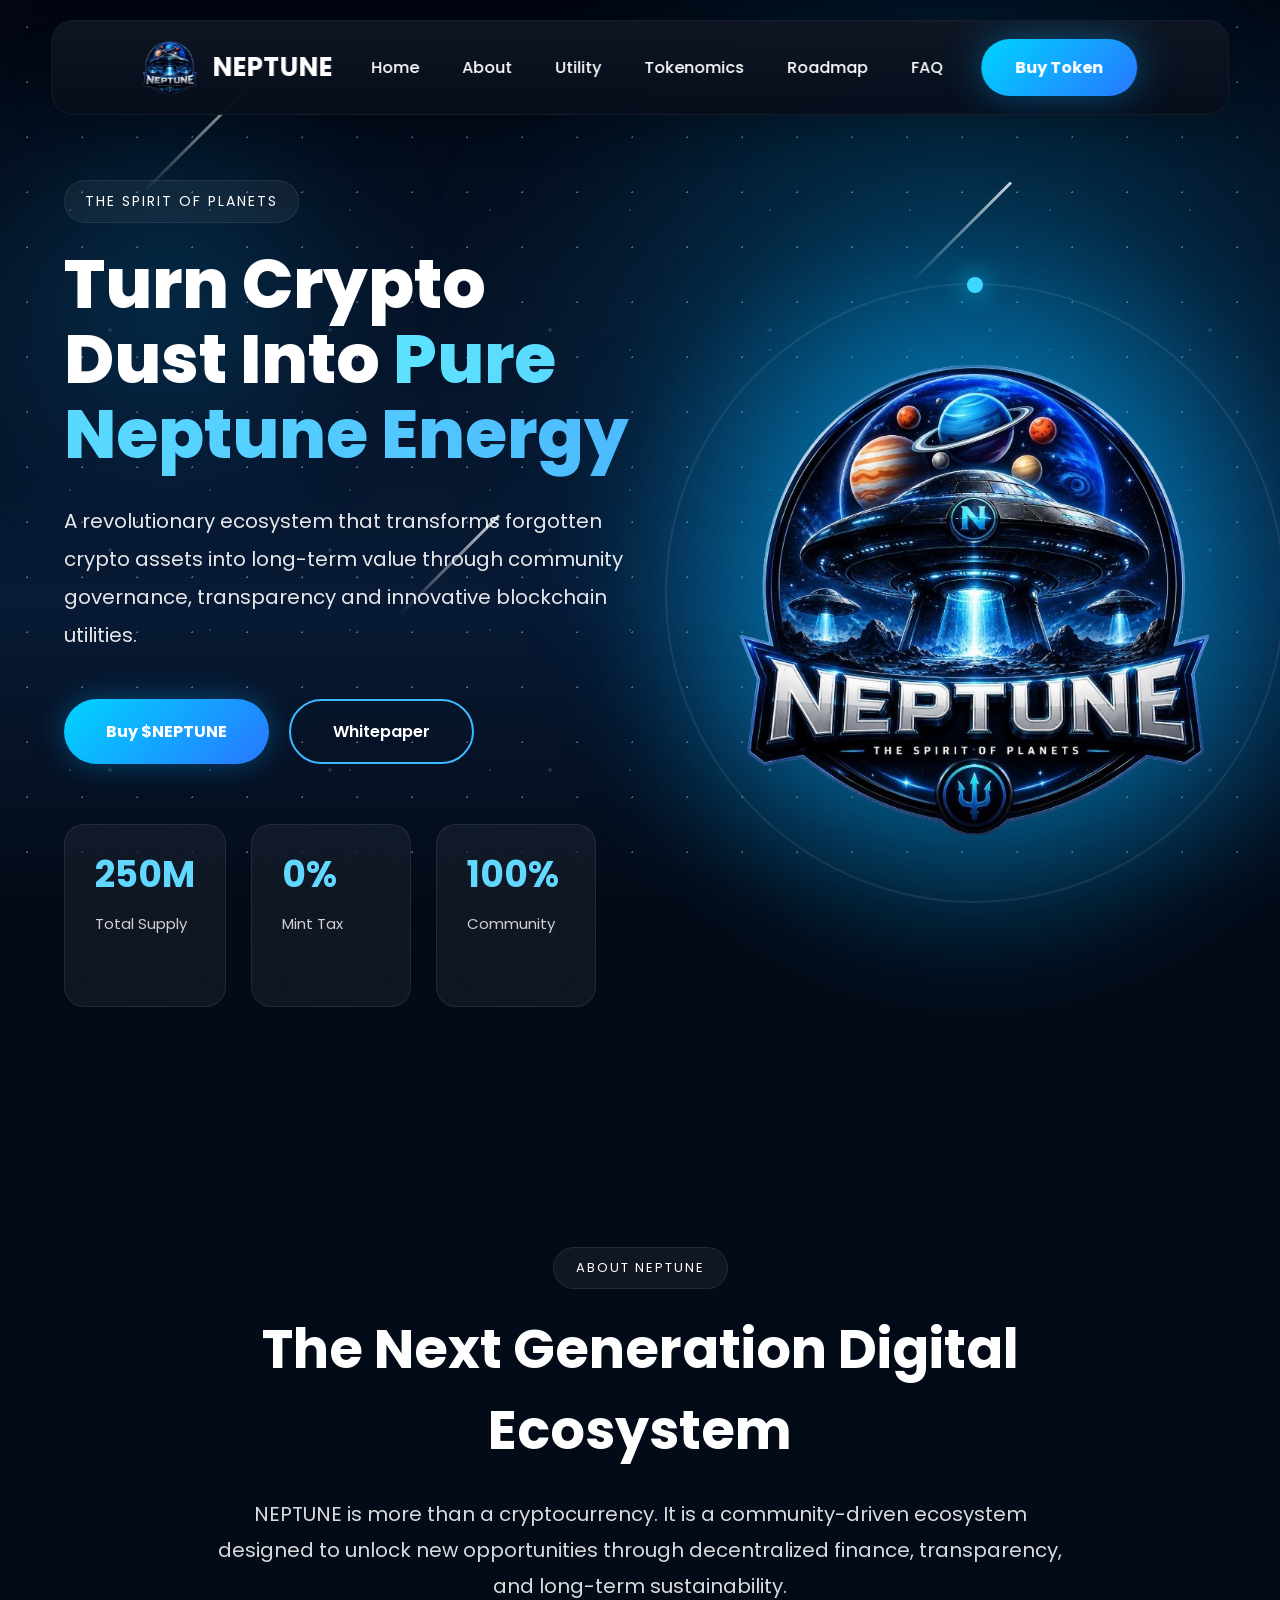
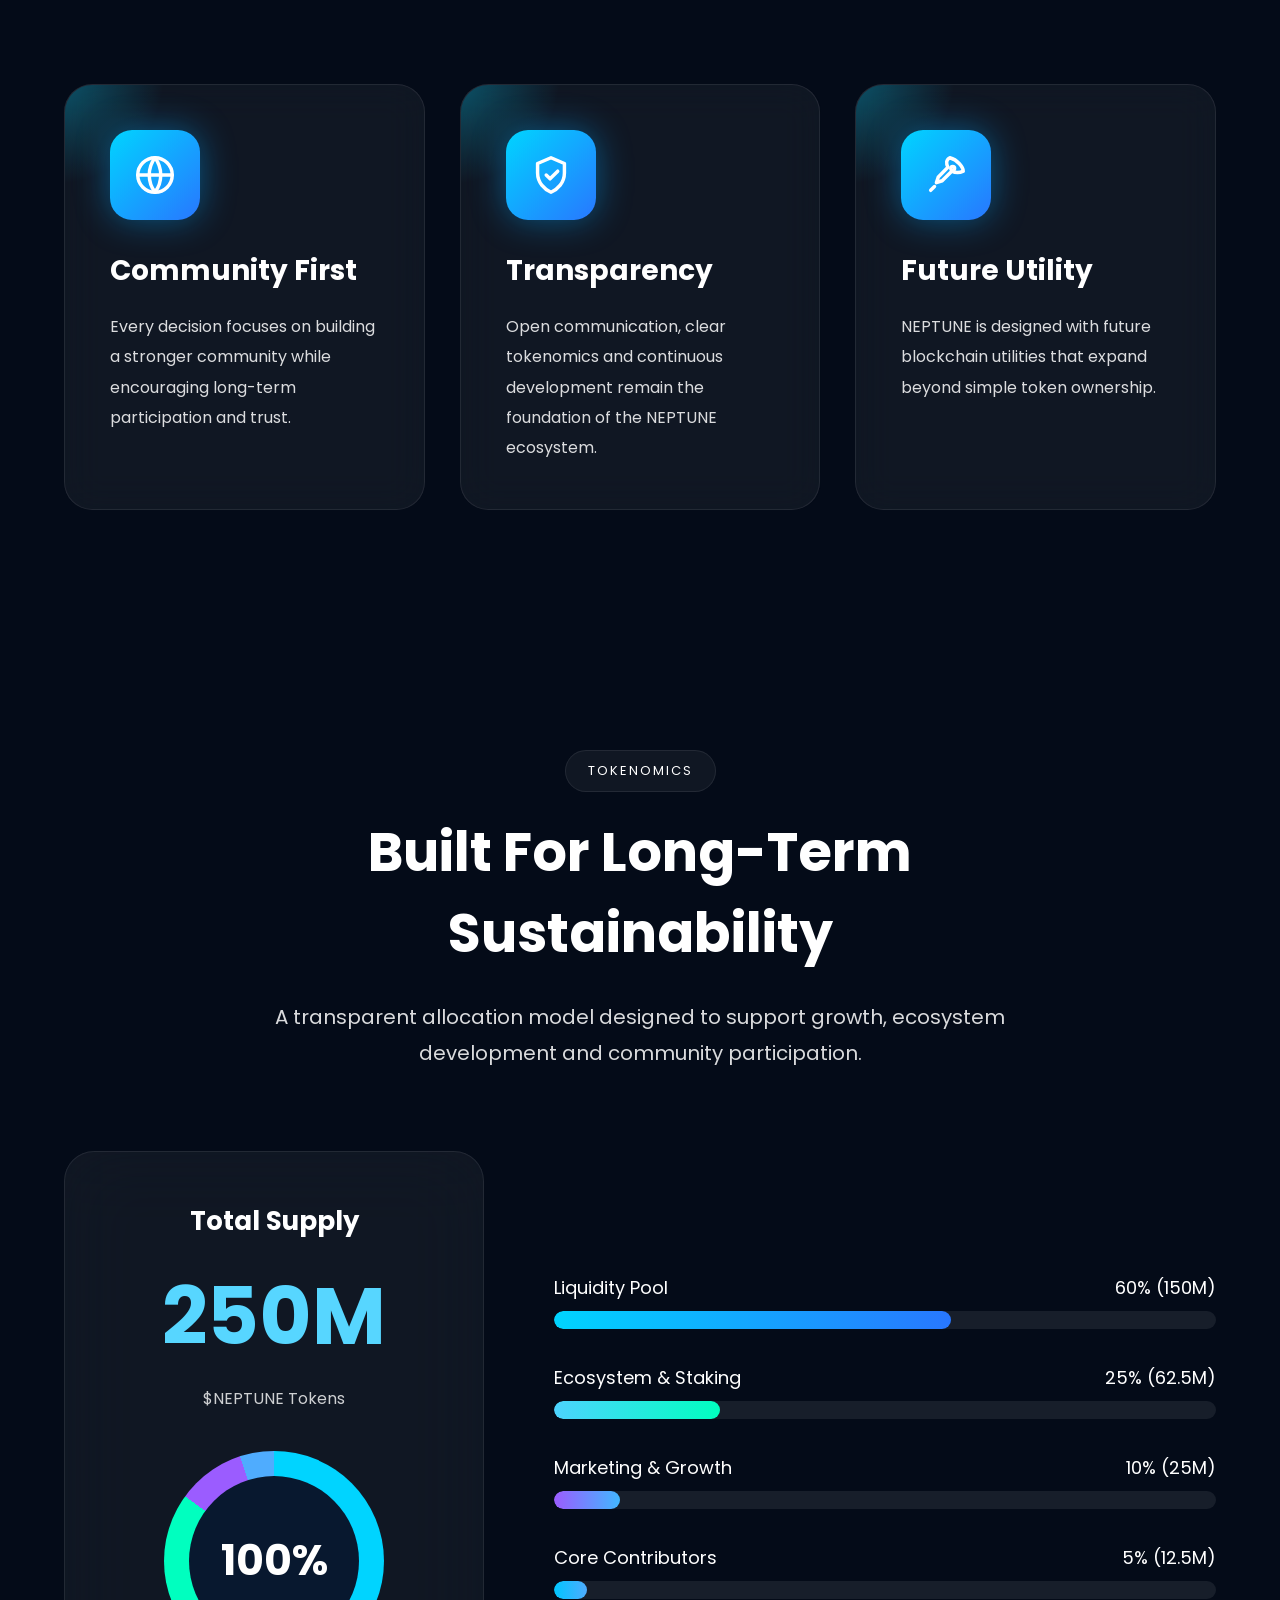
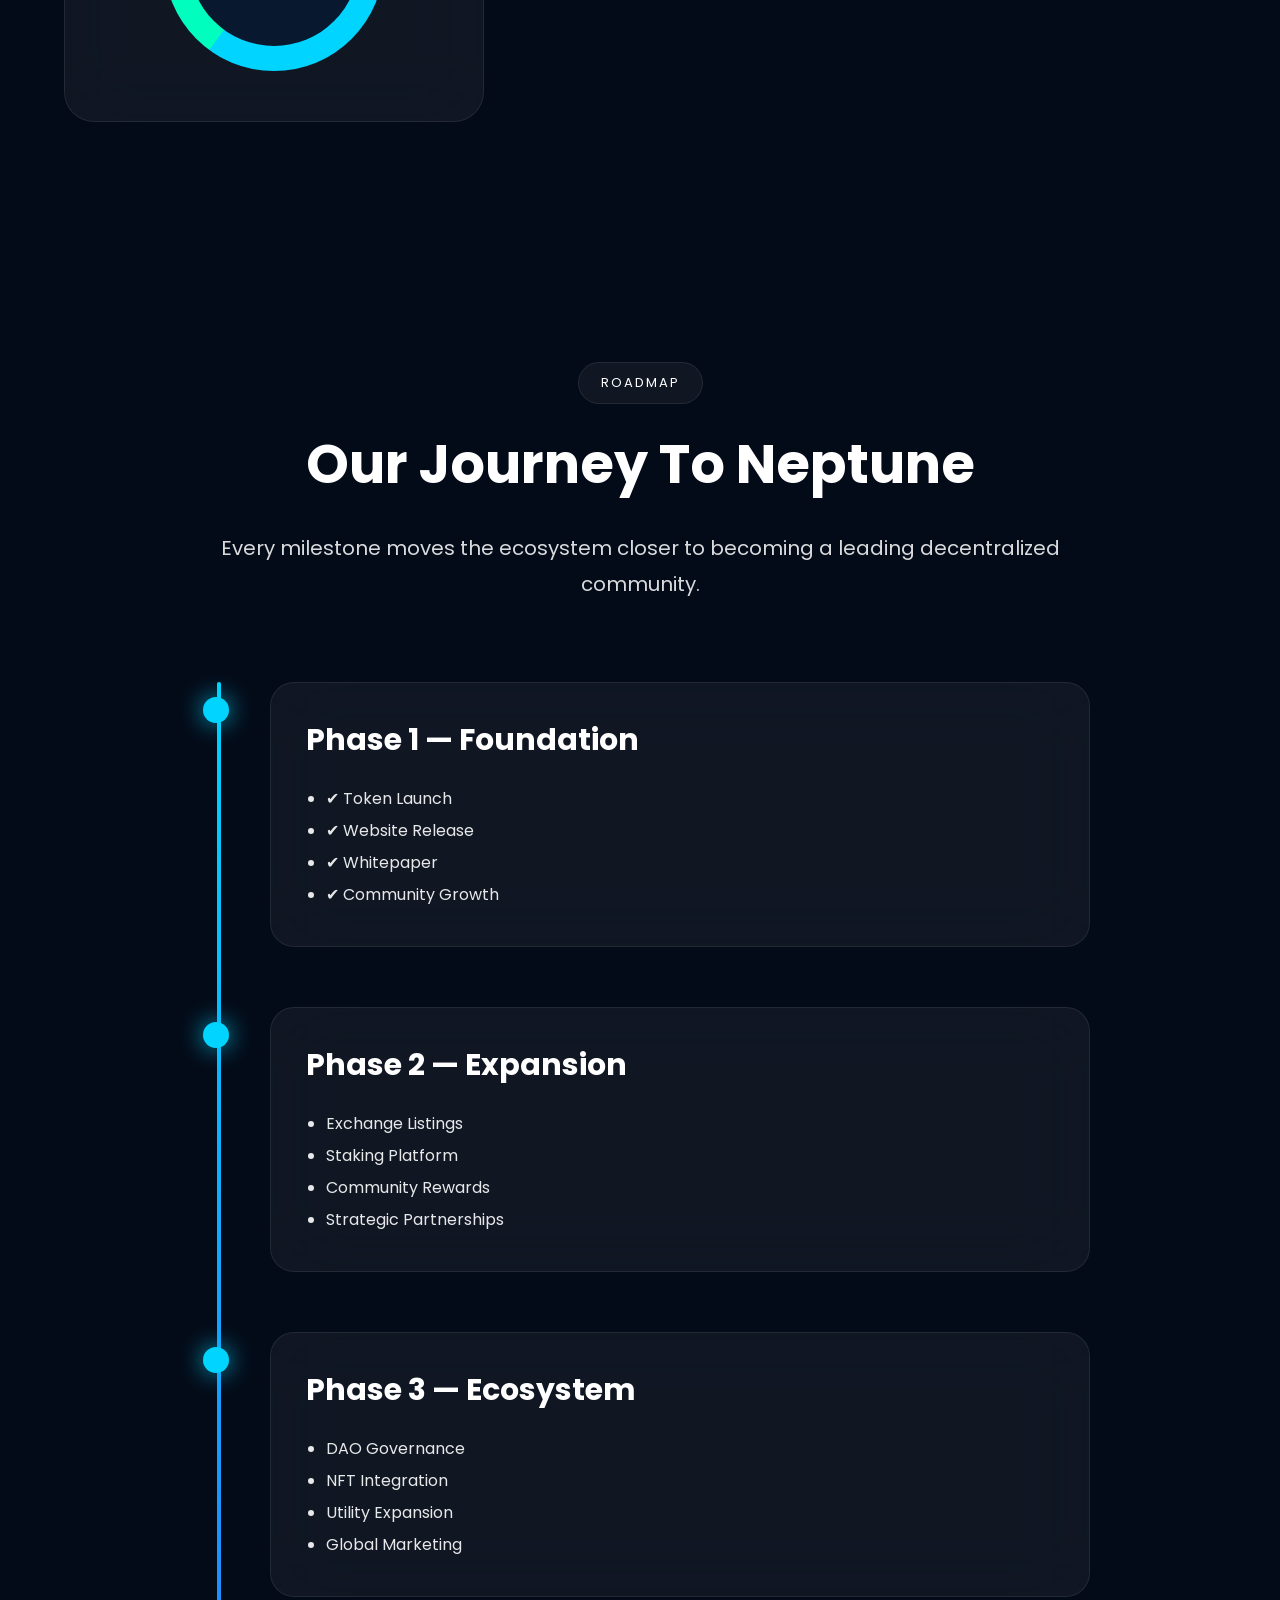
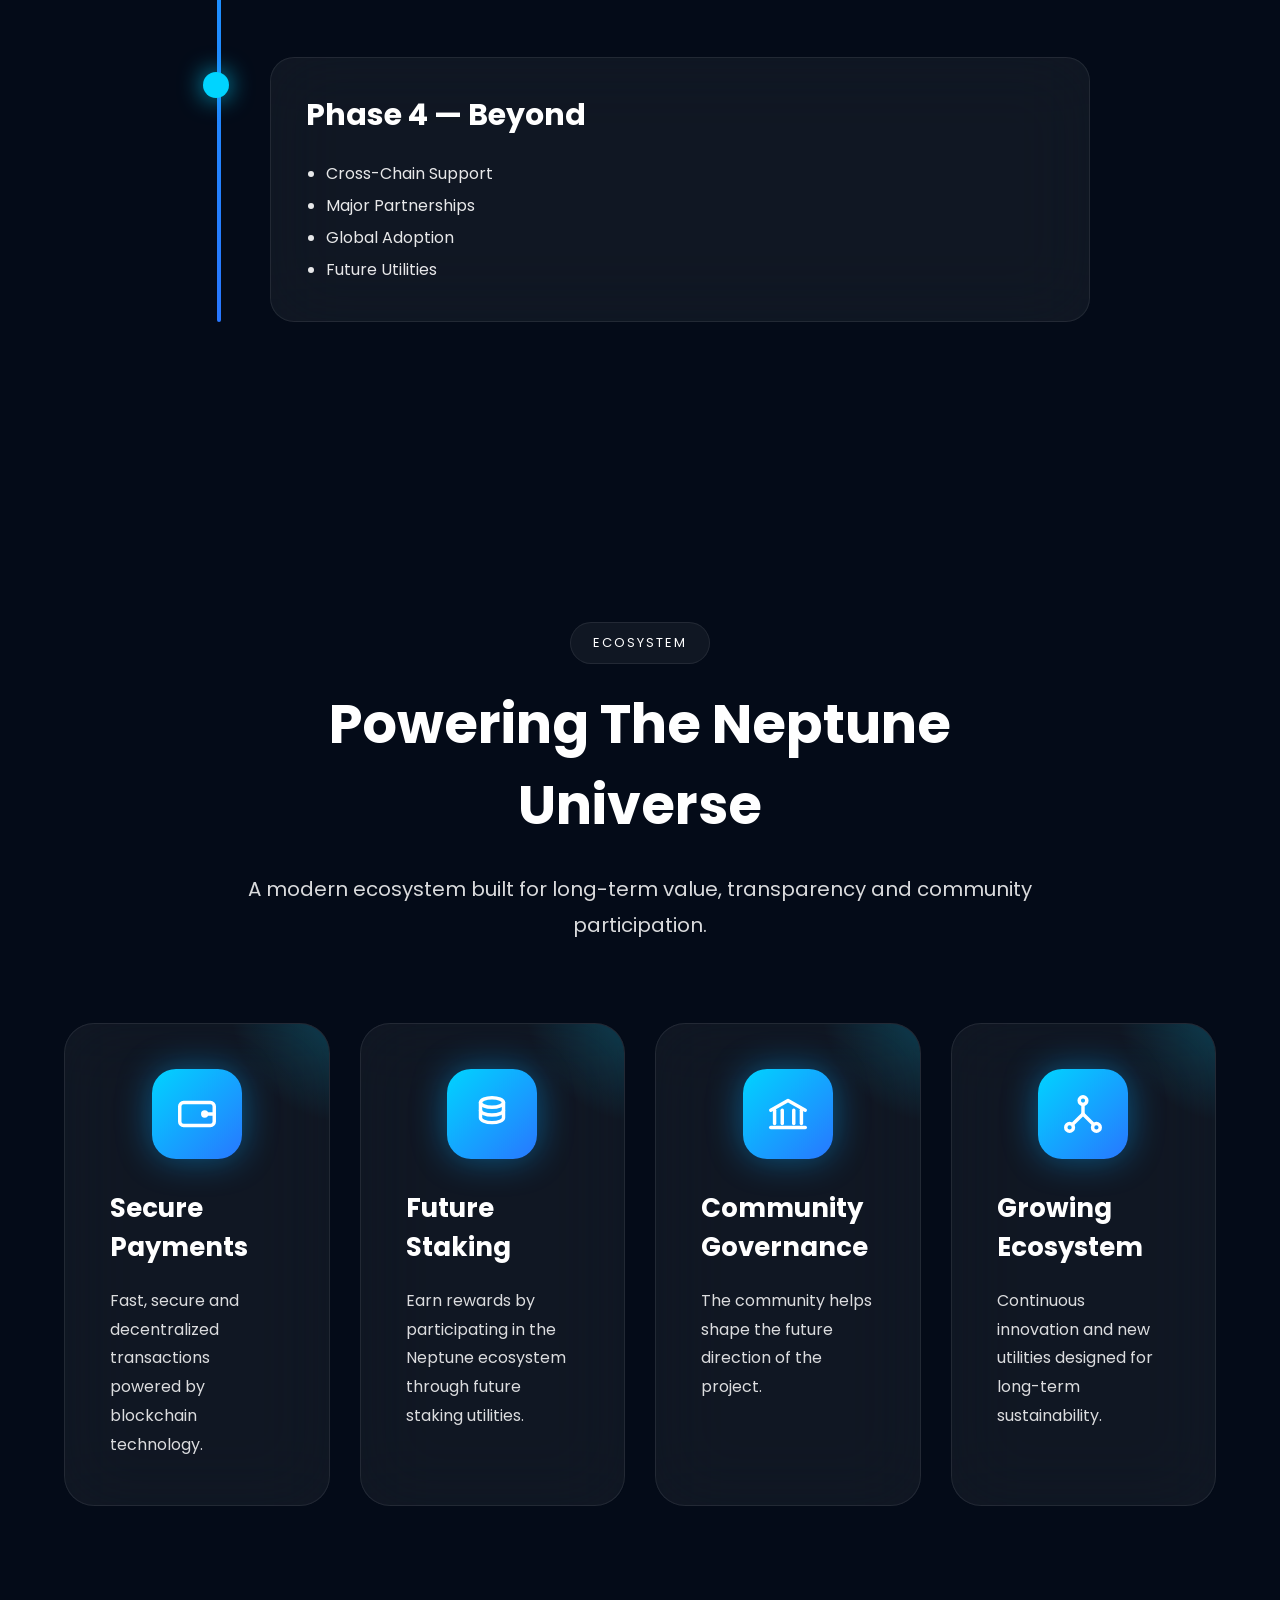
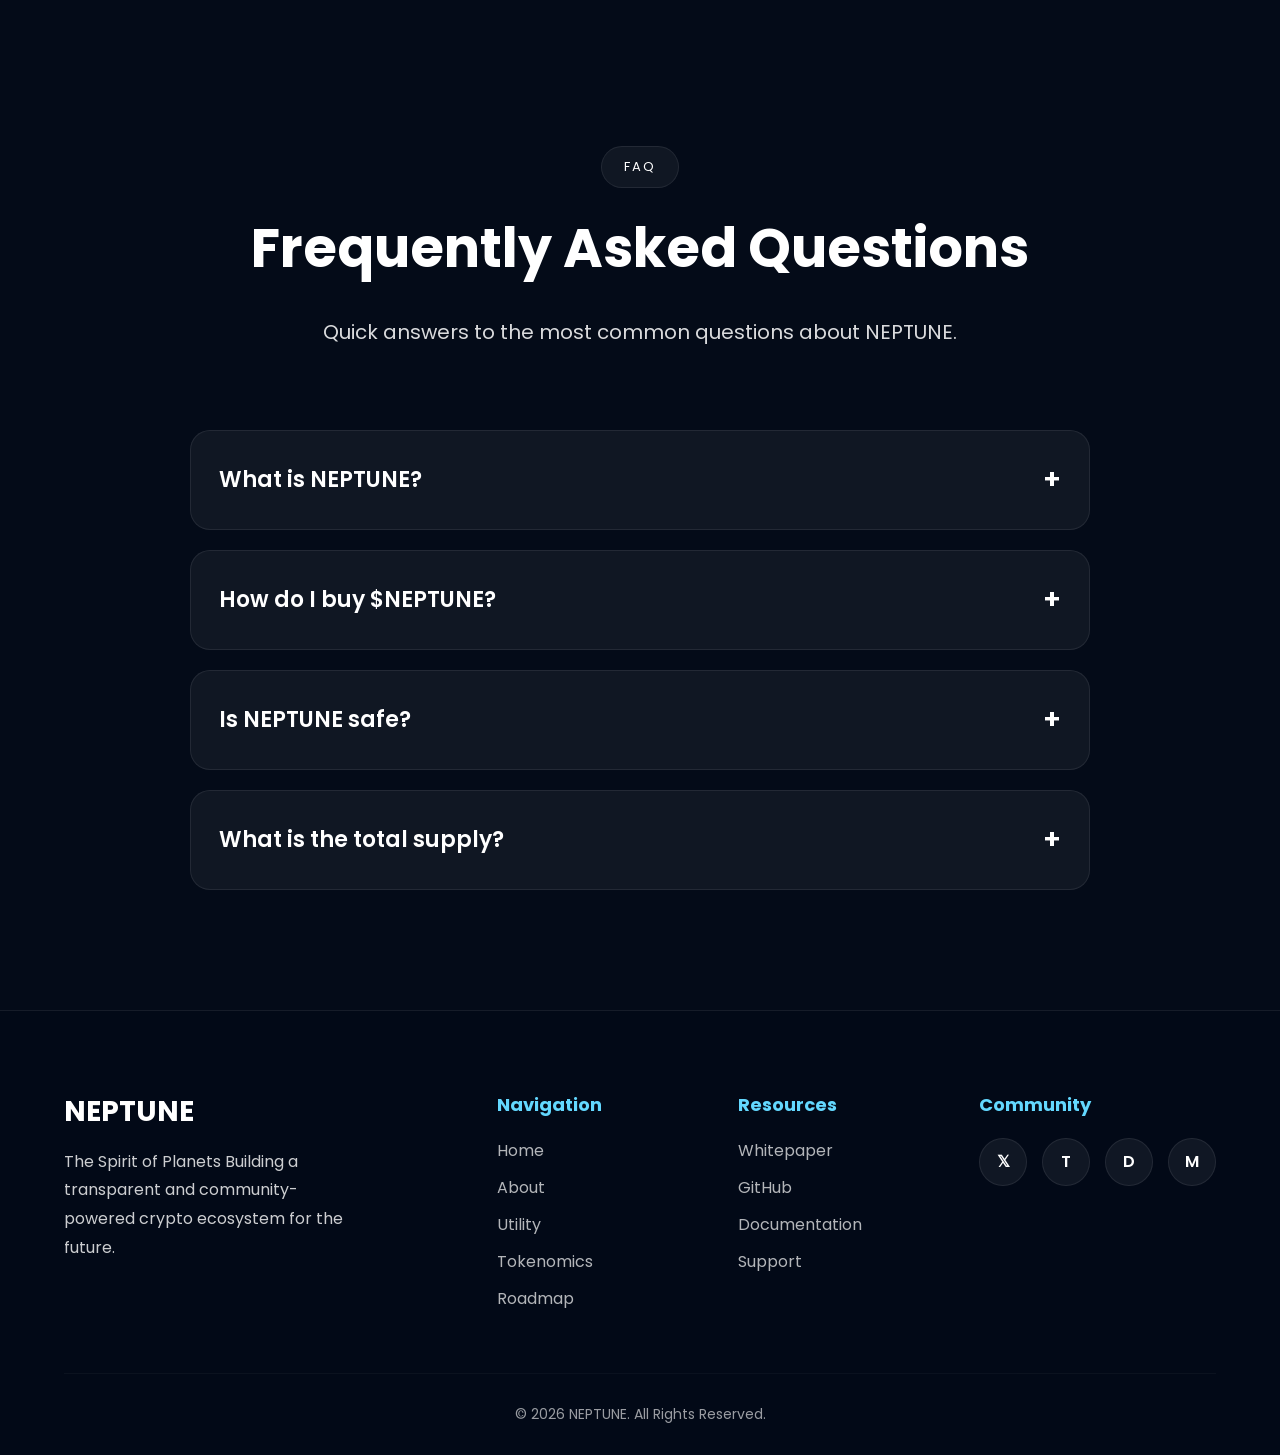
==== index.html @ f47ff008 "Initial deploy for NEPTUNE website" ====
<!DOCTYPE html>
<html lang="en">

<head>
    <meta charset="UTF-8">
    <meta name="viewport" content="width=device-width, initial-scale=1.0">
    <title>NEPTUNE | The Spirit of Planets</title>
    <link rel="preconnect" href="https://fonts.googleapis.com">
    <link rel="preconnect" href="https://fonts.gstatic.com" crossorigin>
    <link href="https://fonts.googleapis.com/css2?family=Poppins:wght@300;400;500;600;700;800&display=swap" rel="stylesheet">
    <link rel="stylesheet" href="style.css">
</head>

<body>

    <!--========================
    BACKGROUND
    =========================-->
    <div class="space">
        <div class="stars"></div>
        <div class="stars2"></div>
        <div class="stars3"></div>
        <div class="shootingStar s1"></div>
        <div class="shootingStar s2"></div>
        <div class="shootingStar s3"></div>
        <div class="nebula"></div>
    </div>

    <!--========================
    HEADER
    =========================-->
    <header>
        <div class="container">
            <a href="#" class="logo">
                <img src="images/logo.png" alt="NEPTUNE">
                <span>NEPTUNE</span>
            </a>
            <nav>
                <a href="#home">Home</a>
                <a href="#about">About</a>
                <a href="#utility">Utility</a>
                <a href="#tokenomics">Tokenomics</a>
                <a href="#roadmap">Roadmap</a>
                <a href="#faq">FAQ</a>
            </nav>
            <a href="#" class="buyButton">
                Buy Token
            </a>
            <!-- Mobile Menu Toggle -->
            <button class="menu-toggle" aria-label="Toggle menu">☰</button>
        </div>
    </header>

    <!--========================
    HERO
    =========================-->
    <section id="home" class="hero">
        <div class="container heroGrid">
            <div class="heroText">
                <div class="badge">
                    THE SPIRIT OF PLANETS
                </div>
                <h1>
                    Turn Crypto Dust Into
                    <span>Pure Neptune Energy</span>
                </h1>
                <p>
                    A revolutionary ecosystem that transforms forgotten crypto assets into long-term value through community governance, transparency and innovative blockchain utilities.
                </p>
                <div class="heroButtons">
                    <a href="#" class="primary">
                        Buy $NEPTUNE
                    </a>
                    <!-- UPDATED: Added loading="lazy" and rel="noopener" -->
                    <a href="whitepaper/NEPTUNE_White_Paper.pdf" target="_blank" rel="noopener" class="secondary" loading="lazy">
                        Whitepaper
                    </a>
                </div>
                <div class="stats">
                    <div>
                        <h2>250M</h2>
                        <p>Total Supply</p>
                    </div>
                    <div>
                        <h2>0%</h2>
                        <p>Mint Tax</p>
                    </div>
                    <div>
                        <h2>100%</h2>
                        <p>Community</p>
                    </div>
                </div>
            </div>

            <div class="heroPlanet">
                <div class="planetGlow"></div>
                <div class="orbit"></div>
                <img src="images/neptune.png" alt="Neptune">
            </div>
        </div>
    </section>

    <!--=================================
    ABOUT
    ==================================-->
    <section id="about" class="about">
        <div class="container">
            <div class="sectionHeader">
                <span>ABOUT NEPTUNE</span>
                <h2>The Next Generation Digital Ecosystem</h2>
                <p>
                    NEPTUNE is more than a cryptocurrency. It is a community-driven ecosystem designed to unlock new opportunities through decentralized finance, transparency, and long-term sustainability.
                </p>
            </div>
            <div class="aboutGrid">
                <div class="glassCard">
                    <div class="cardIcon">
                        <img src="icons/globe.svg" alt="Community">
                    </div>
                    <h3>Community First</h3>
                    <p>
                        Every decision focuses on building a stronger community while encouraging long-term participation and trust.
                    </p>
                </div>
                <div class="glassCard">
                    <div class="cardIcon">
                        <img src="icons/shield.svg" alt="Security">
                    </div>
                    <h3>Transparency</h3>
                    <p>
                        Open communication, clear tokenomics and continuous development remain the foundation of the NEPTUNE ecosystem.
                    </p>
                </div>
                <div class="glassCard">
                    <div class="cardIcon">
                        <img src="icons/rocket.svg" alt="Future Utility">
                    </div>
                    <h3>Future Utility</h3>
                    <p>
                        NEPTUNE is designed with future blockchain utilities that expand beyond simple token ownership.
                    </p>
                </div>
            </div>
        </div>
    </section>

    <!--=================================
    TOKENOMICS
    ==================================-->
    <section id="tokenomics" class="tokenomics">
        <div class="container">
            <div class="sectionHeader">
                <span>TOKENOMICS</span>
                <h2>Built For Long-Term Sustainability</h2>
                <p>
                    A transparent allocation model designed to support growth, ecosystem development and community participation.
                </p>
            </div>
            <div class="tokenomicsGrid">
                <div class="supplyCard">
                    <h3>Total Supply</h3>
                    <h1>250M</h1>
                    <p>$NEPTUNE Tokens</p>
                    <div class="supplyCircle">
                        <div class="circleInner">
                            100%
                        </div>
                    </div>
                </div>
                <div class="allocation">
                    <!-- Liquidity Pool: 60% (150M) -->
                    <div class="allocationItem">
                        <div class="allocationHeader">
                            <span>Liquidity Pool</span>
                            <span>60% (150M)</span>
                        </div>
                        <div class="progress">
                            <div class="progressBar" style="width: 60%; background: linear-gradient(90deg, #00d4ff, #2877ff);"></div>
                        </div>
                    </div>

                    <!-- Ecosystem & Staking: 25% (62.5M) -->
                    <div class="allocationItem">
                        <div class="allocationHeader">
                            <span>Ecosystem & Staking</span>
                            <span>25% (62.5M)</span>
                        </div>
                        <div class="progress">
                            <div class="progressBar" style="width: 25%; background: linear-gradient(90deg, #4dd4ff, #00ffbf);"></div>
                        </div>
                    </div>

                    <!-- Marketing & Growth: 10% (25M) -->
                    <div class="allocationItem">
                        <div class="allocationHeader">
                            <span>Marketing & Growth</span>
                            <span>10% (25M)</span>
                        </div>
                        <div class="progress">
                            <div class="progressBar" style="width: 10%; background: linear-gradient(90deg, #9b5cff, #42b7ff);"></div>
                        </div>
                    </div>

                    <!-- Core Contributors: 5% (12.5M) -->
                    <div class="allocationItem">
                        <div class="allocationHeader">
                            <span>Core Contributors</span>
                            <span>5% (12.5M)</span>
                        </div>
                        <div class="progress">
                            <div class="progressBar" style="width: 5%; background: linear-gradient(90deg, #00c6ff, #4facfe);"></div>
                        </div>
                    </div>
                </div>
            </div>
        </div>
    </section>

    <!--=================================
    ROADMAP
    ==================================-->
    <section id="roadmap" class="roadmap">
        <div class="container">
            <div class="sectionHeader">
                <span>ROADMAP</span>
                <h2>Our Journey To Neptune</h2>
                <p>
                    Every milestone moves the ecosystem closer to becoming a leading decentralized community.
                </p>
            </div>
            <div class="timeline">
                <div class="timelineLine"></div>
                <div class="timelineItem">
                    <div class="timelineDot"></div>
                    <div class="timelineCard">
                        <h3>Phase 1 — Foundation</h3>
                        <ul>
                            <li>✔ Token Launch</li>
                            <li>✔ Website Release</li>
                            <li>✔ Whitepaper</li>
                            <li>✔ Community Growth</li>
                        </ul>
                    </div>
                </div>
                <div class="timelineItem">
                    <div class="timelineDot"></div>
                    <div class="timelineCard">
                        <h3>Phase 2 — Expansion</h3>
                        <ul>
                            <li>Exchange Listings</li>
                            <li>Staking Platform</li>
                            <li>Community Rewards</li>
                            <li>Strategic Partnerships</li>
                        </ul>
                    </div>
                </div>
                <div class="timelineItem">
                    <div class="timelineDot"></div>
                    <div class="timelineCard">
                        <h3>Phase 3 — Ecosystem</h3>
                        <ul>
                            <li>DAO Governance</li>
                            <li>NFT Integration</li>
                            <li>Utility Expansion</li>
                            <li>Global Marketing</li>
                        </ul>
                    </div>
                </div>
                <div class="timelineItem">
                    <div class="timelineDot"></div>
                    <div class="timelineCard">
                        <h3>Phase 4 — Beyond</h3>
                        <ul>
                            <li>Cross-Chain Support</li>
                            <li>Major Partnerships</li>
                            <li>Global Adoption</li>
                            <li>Future Utilities</li>
                        </ul>
                    </div>
                </div>
            </div>
        </div>
    </section>

    <!--=================================
    UTILITY
    ==================================-->
    <section id="utility" class="utility">
        <div class="container">
            <div class="sectionHeader">
                <span>ECOSYSTEM</span>
                <h2>Powering The Neptune Universe</h2>
                <p>
                    A modern ecosystem built for long-term value, transparency and community participation.
                </p>
            </div>
            <div class="utilityGrid">
                <div class="utilityCard">
                    <div class="utilityIcon">
                        <img src="icons/wallet.svg" alt="Wallet">
                    </div>
                    <h3>Secure Payments</h3>
                    <p>
                        Fast, secure and decentralized transactions powered by blockchain technology.
                    </p>
                </div>
                <div class="utilityCard">
                    <div class="utilityIcon">
                        <img src="icons/stake.svg" alt="Staking">
                    </div>
                    <h3>Future Staking</h3>
                    <p>
                        Earn rewards by participating in the Neptune ecosystem through future staking utilities.
                    </p>
                </div>
                <div class="utilityCard">
                    <div class="utilityIcon">
                        <img src="icons/governance.svg" alt="Governance">
                    </div>
                    <h3>Community Governance</h3>
                    <p>
                        The community helps shape the future direction of the project.
                    </p>
                </div>
                <div class="utilityCard">
                    <div class="utilityIcon">
                        <img src="icons/ecosystem.svg" alt="Ecosystem">
                    </div>
                    <h3>Growing Ecosystem</h3>
                    <p>
                        Continuous innovation and new utilities designed for long-term sustainability.
                    </p>
                </div>
            </div>
        </div>
    </section>

    <!--=================================
    FAQ
    ==================================-->
    <section id="faq" class="faq">
        <div class="container">
            <div class="sectionHeader">
                <span>FAQ</span>
                <h2>Frequently Asked Questions</h2>
                <p>
                    Quick answers to the most common questions about NEPTUNE.
                </p>
            </div>
            <div class="faqContainer">
                <div class="faqItem">
                    <div class="faqQuestion">
                        What is NEPTUNE?
                        <span>+</span>
                    </div>
                    <div class="faqAnswer">
                        <p>
                            NEPTUNE is a community-powered cryptocurrency ecosystem built for long-term value, transparency and decentralized innovation.
                        </p>
                    </div>
                </div>
                <div class="faqItem">
                    <div class="faqQuestion">
                        How do I buy $NEPTUNE?
                        <span>+</span>
                    </div>
                    <div class="faqAnswer">
                        <p>
                            You can purchase $NEPTUNE through our official partner exchanges. Visit the Buy Token page for more information.
                        </p>
                    </div>
                </div>
                <div class="faqItem">
                    <div class="faqQuestion">
                        Is NEPTUNE safe?
                        <span>+</span>
                    </div>
                    <div class="faqAnswer">
                        <p>
                            Yes. NEPTUNE is built with security and transparency in mind. The smart contract is audited and open for review.
                        </p>
                    </div>
                </div>
                <div class="faqItem">
                    <div class="faqQuestion">
                        What is the total supply?
                        <span>+</span>
                    </div>
                    <div class="faqAnswer">
                        <p>
                            The total supply of NEPTUNE is 250 million tokens, with a transparent allocation model for sustainability.
                        </p>
                    </div>
                </div>
            </div>
        </div>
    </section>

    <!--=================================
    FOOTER
    ==================================-->
    <footer class="footer">
        <div class="container">
            <div class="footerGrid">
                <div>
                    <h2>NEPTUNE</h2>
                    <p>
                        The Spirit of Planets
                        Building a transparent and community-powered crypto ecosystem for the future.
                    </p>
                </div>
                <div>
                    <h3>Navigation</h3>
                    <ul>
                        <li><a href="#home">Home</a></li>
                        <li><a href="#about">About</a></li>
                        <li><a href="#utility">Utility</a></li>
                        <li><a href="#tokenomics">Tokenomics</a></li>
                        <li><a href="#roadmap">Roadmap</a></li>
                    </ul>
                </div>
                <div>
                    <h3>Resources</h3>
                    <ul>
                        <li><a href="#">Whitepaper</a></li>
                        <li><a href="#">GitHub</a></li>
                        <li><a href="#">Documentation</a></li>
                        <li><a href="#">Support</a></li>
                    </ul>
                </div>
                <div>
                    <h3>Community</h3>
                    <div class="socials">
                        <a href="#">𝕏</a>
                        <a href="#">T</a>
                        <a href="#">D</a>
                        <a href="#">M</a>
                    </div>
                </div>
            </div>
            <div class="copyright">
                © 2026 NEPTUNE. All Rights Reserved.
            </div>
        </div>
    </footer>

    <!-- Scroll To Top Button -->
    <button id="topButton">
        ↑
    </button>

    <script src="script.js"></script>

</body>

</html>
---- style.css ----
/*==================================================
NEPTUNE WEBSITE V2
==================================================*/

* {
    margin: 0;
    padding: 0;
    box-sizing: border-box;
}

html {
    scroll-behavior: smooth;
}

body {
    font-family: 'Poppins', sans-serif;
    background: #040B18;
    color: white;
    overflow-x: hidden;
}

/*=============================
CONTAINER
==============================*/
.container {
    width: 90%;
    max-width: 1300px;
    margin: auto;
}

/*=============================
BACKGROUND
==============================*/
.space {
    position: fixed;
    width: 100%;
    height: 100%;
    left: 0;
    top: 0;
    overflow: hidden;
    z-index: -20;
    background: linear-gradient(180deg, #020611, #061327, #081a35, #040B18);
}

.stars,
.stars2,
.stars3 {
    position: absolute;
    width: 100%;
    height: 100%;
    left: 0;
    top: 0;
}

.stars {
    background-image: radial-gradient(white 1px, transparent 1px);
    background-size: 55px 55px;
    opacity: .35;
    animation: starsMove 180s linear infinite;
}

.stars2 {
    background-image: radial-gradient(#42b7ff 1px, transparent 1px);
    background-size: 140px 140px;
    opacity: .25;
    animation: starsMove 260s linear infinite;
}

.stars3 {
    background-image: radial-gradient(#87e8ff 2px, transparent 2px);
    background-size: 220px 220px;
    opacity: .15;
    animation: starsMove 340s linear infinite;
}

@keyframes starsMove {
    from { transform: translateY(0); }
    to { transform: translateY(1000px); }
}

/*=============================
NEBULA
==============================*/
.nebula {
    position: fixed;
    top: -15%;
    right: -10%;
    width: 900px;
    height: 900px;
    border-radius: 50%;
    background: radial-gradient(circle, rgba(0, 180, 255, .28), transparent 70%);
    filter: blur(80px);
    animation: nebulaMove 18s ease-in-out infinite;
    pointer-events: none;
    z-index: -3;
}

/*=============================
SHOOTING STARS
==============================*/
.shootingStar {
    position: fixed;
    width: 3px;
    height: 140px;
    background: linear-gradient(to bottom, white, transparent);
    opacity: .8;
    transform: rotate(45deg);
    animation: shoot 7s linear infinite;
    pointer-events: none;
    z-index: -2;
}

.s1 { top: 8%; left: 15%; animation-delay: 0s; }
.s2 { top: 18%; left: 75%; animation-delay: 2s; }
.s3 { top: 55%; left: 35%; animation-delay: 5s; }

/*=============================
HEADER
==============================*/
header {
    position: fixed;
    top: 20px;
    left: 50%;
    transform: translateX(-50%);
    width: 92%;
    max-width: 1350px;
    padding: 18px 35px;
    background: rgba(3, 10, 24, 0.94);
    backdrop-filter: blur(35px);
    -webkit-backdrop-filter: blur(35px);
    border: 1px solid rgba(255, 255, 255, .08);
    border-radius: 22px;
    z-index: 9999;
    overflow: hidden;
    box-shadow: 0 10px 40px rgba(0, 0, 0, .25);
}

header::before {
    content: "";
    position: absolute;
    inset: 0;
    background: linear-gradient(180deg, rgba(255,255,255,.05), rgba(255,255,255,.015));
    pointer-events: none;
}

header .container {
    position: relative;
    z-index: 2;
    display: flex;
    justify-content: space-between;
    align-items: center;
}

.logo {
    display: flex;
    align-items: center;
    gap: 15px;
    text-decoration: none;
    color: white;
    font-weight: 700;
    font-size: 26px;
}

.logo img {
    height: 55px;
}

nav {
    display: flex;
    gap: 35px;
}

nav a {
    position: relative;
    text-decoration: none;
    color: white;
    font-weight: 500;
    padding: 8px 4px;
    transition: .3s;
}

nav a::after {
    content: "";
    position: absolute;
    left: 0;
    bottom: -8px;
    width: 0;
    height: 2px;
    background: #38c7ff;
    transition: .35s;
}

nav a:hover {
    color: #5fdcff;
}

nav a:hover::after {
    width: 100%;
}

/* Mobile Menu Toggle */
.menu-toggle {
    display: none;
    background: none;
    border: none;
    color: white;
    font-size: 28px;
    cursor: pointer;
    z-index: 1000;
}

.buyButton {
    padding: 16px 34px;
    border-radius: 50px;
    background: linear-gradient(135deg, #00d4ff, #2877ff);
    font-weight: 700;
    text-decoration: none;
    color: white;
    transition: .35s;
    box-shadow: 0 0 40px rgba(0, 170, 255, .4);
}

.buyButton:hover {
    transform: translateY(-4px) scale(1.03);
    box-shadow: 0 0 55px rgba(0, 170, 255, .75);
}

/*=============================
HERO
==============================*/
.hero {
    position: relative;
    min-height: 100vh;
    padding: 180px 0 120px;
    display: flex;
    align-items: center;
    overflow: hidden;
}

.heroGrid {
    display: grid;
    grid-template-columns: 1.1fr .9fr;
    align-items: center;
    gap: 80px;
    position: relative;
    z-index: 2;
}

.badge {
    display: inline-block;
    padding: 10px 20px;
    border-radius: 50px;
    background: rgba(255, 255, 255, .05);
    border: 1px solid rgba(255, 255, 255, .08);
    margin-bottom: 25px;
    font-size: 14px;
    letter-spacing: 2px;
}

.hero h1 {
    font-size: 68px;
    line-height: 1.1;
    font-weight: 800;
    margin-bottom: 30px;
}

.hero h1 span {
    background: linear-gradient(90deg, #5de2ff, #44a7ff, #5de2ff);
    background-size: 300%;
    -webkit-background-clip: text;
    -webkit-text-fill-color: transparent;
    animation: textGlow 6s linear infinite;
}

@keyframes textGlow {
    from { background-position: 0%; }
    to { background-position: 300%; }
}

.hero p {
    font-size: 20px;
    line-height: 1.9;
    max-width: 620px;
    margin-bottom: 45px;
    opacity: .9;
}

.heroText {
    position: relative;
    z-index: 5;
    max-width: 650px;
}

.heroText::before {
    content: "";
    position: absolute;
    left: -120px;
    top: -120px;
    width: 450px;
    height: 450px;
    border-radius: 50%;
    background: radial-gradient(circle, rgba(0, 180, 255, .18), transparent 70%);
    filter: blur(60px);
    z-index: -1;
}

/* HERO BUTTONS */
.heroButtons {
    display: flex;
    gap: 20px;
    margin-bottom: 60px;
}

.primary {
    display: inline-flex;
    align-items: center;
    justify-content: center;
    padding: 18px 42px;
    background: linear-gradient(135deg, #00d4ff, #2877ff);
    border-radius: 60px;
    text-decoration: none;
    font-weight: 700;
    color: white;
    transition: .35s;
    box-shadow: 0 0 30px rgba(0, 170, 255, .35);
}

.primary:hover {
    transform: translateY(-6px);
    box-shadow: 0 0 50px rgba(0, 170, 255, .7);
}

.secondary {
    display: inline-flex;
    align-items: center;
    justify-content: center;
    padding: 18px 42px;
    border: 2px solid #3db9ff;
    border-radius: 60px;
    text-decoration: none;
    color: white;
    font-weight: 600;
    transition: .35s;
}

.secondary:hover {
    background: #2f7dff;
}

/* STATISTICS */
.stats {
    display: flex;
    gap: 25px;
    flex-wrap: wrap;
}

.stats div {
    padding: 22px 30px;
    background: rgba(255, 255, 255, .05);
    backdrop-filter: blur(35px);
    -webkit-backdrop-filter: blur(35px);
    border: 1px solid rgba(255, 255, 255, .08);
    border-radius: 20px;
    min-width: 160px;
    transition: .35s;
}

.stats div:hover {
    transform: translateY(-10px);
    border-color: #44b8ff;
    box-shadow: 0 0 40px rgba(68, 184, 255, .25);
}

.stats h2 {
    font-size: 36px;
    color: #63d8ff;
    margin-bottom: 8px;
}

.stats p {
    font-size: 15px;
    opacity: .8;
}

/* PLANET */
.heroPlanet {
    position: relative;
    display: flex;
    justify-content: center;
    align-items: center;
    animation: floatPlanet 8s ease-in-out infinite;
}

.heroPlanet img {
    width: 100%;
    max-width: 620px;
    position: relative;
    z-index: 5;
    filter: drop-shadow(0 0 80px rgba(0, 180, 255, .45));
    transition: .5s;
}

.heroPlanet img:hover {
    transform: scale(1.03);
}

.planetGlow {
    position: absolute;
    width: 700px;
    height: 700px;
    border-radius: 50%;
    background: radial-gradient(circle, rgba(0, 170, 255, .40), rgba(0, 170, 255, 0));
    filter: blur(50px);
    animation: pulseGlow 5s ease-in-out infinite;
}

@keyframes pulseGlow {
    0% { transform: scale(1); opacity: .6; }
    50% { transform: scale(1.15); opacity: 1; }
    100% { transform: scale(1); opacity: .6; }
}

.orbit {
    position: absolute;
    width: 620px;
    height: 620px;
    border: 2px solid rgba(255, 255, 255, .08);
    border-radius: 50%;
    animation: orbitRotate 40s linear infinite;
}

.orbit::before {
    content: "";
    position: absolute;
    top: -8px;
    left: 50%;
    transform: translateX(-50%);
    width: 16px;
    height: 16px;
    border-radius: 50%;
    background: #42d9ff;
    box-shadow: 0 0 25px #00d4ff;
}

@keyframes orbitRotate {
    from { transform: rotate(0deg); }
    to { transform: rotate(360deg); }
}

/* RESPONSIVE */
@media(max-width:1100px) {
    .heroGrid {
        grid-template-columns: 1fr;
        text-align: center;
        gap: 50px;
    }
    .heroButtons { justify-content: center; }
    .stats { justify-content: center; }
    .heroPlanet { margin-top: 70px; }
    .hero h1 { font-size: 56px; }
    .heroText { max-width: 100%; }
    .heroText::before {
        left: 50%;
        top: -80px;
        transform: translateX(-50%);
        width: 350px;
        height: 350px;
    }
    .heroPlanet img { max-width: 420px; }
    .planetGlow { width: 500px; height: 500px; }
    .orbit { width: 460px; height: 460px; }
}

@media(max-width:768px) {
    nav {
        display: none;
        flex-direction: column;
        position: absolute;
        top: 70px;
        left: 0;
        width: 100%;
        background: rgba(4, 11, 24, 0.98);
        padding: 20px;
        gap: 15px;
        border-radius: 0 0 20px 20px;
        z-index: 999;
    }
    nav.active {
        display: flex;
    }
    .buyButton { display: none; }
    .menu-toggle { display: block; }
    .hero { padding: 160px 0 80px; }
    .hero h1 { font-size: 44px; }
    .hero p { font-size: 18px; }
    .heroButtons { flex-direction: column; align-items: center; }
    .primary, .secondary { width: 260px; }
    .heroPlanet img { max-width: 320px; }
    .planetGlow { width: 380px; height: 380px; }
    .orbit { width: 340px; height: 340px; }
    .heroText::before { width: 280px; height: 280px; top: -60px; }
}

@media(max-width:500px) {
    .hero { padding: 140px 0 60px; }
    .hero h1 { font-size: 36px; }
    .badge { font-size: 12px; }
    .stats div { width: 100%; }
    .heroPlanet img { max-width: 240px; }
    .planetGlow { width: 300px; height: 300px; }
    .orbit { width: 270px; height: 270px; }
    .heroText::before { width: 220px; height: 220px; top: -40px; }
}

/* ABOUT */
.about {
    padding: 120px 0;
    position: relative;
}

.sectionHeader {
    text-align: center;
    max-width: 850px;
    margin: auto;
    margin-bottom: 80px;
}

.sectionHeader span {
    display: inline-block;
    padding: 10px 22px;
    border-radius: 40px;
    background: rgba(255, 255, 255, .05);
    border: 1px solid rgba(255, 255, 255, .08);
    letter-spacing: 2px;
    font-size: 13px;
    margin-bottom: 20px;
}

.sectionHeader h2 {
    font-size: 54px;
    margin-bottom: 25px;
    font-weight: 700;
}

.sectionHeader p {
    font-size: 20px;
    line-height: 1.8;
    opacity: .85;
}

.aboutGrid {
    display: grid;
    grid-template-columns: repeat(3, 1fr);
    gap: 35px;
}

.glassCard {
    position: relative;
    overflow: hidden;
    background: rgba(255, 255, 255, .05);
    border: 1px solid rgba(255, 255, 255, .08);
    backdrop-filter: blur(18px);
    border-radius: 28px;
    padding: 45px;
    transition: .45s;
    cursor: pointer;
}

.glassCard:hover {
    transform: translateY(-14px);
    border-color: #46d3ff;
    box-shadow: 0 20px 60px rgba(0, 170, 255, .25);
}

.glassCard::before {
    content: "";
    position: absolute;
    top: -120px;
    left: -120px;
    width: 220px;
    height: 220px;
    background: radial-gradient(circle, rgba(0, 212, 255, .35), transparent 70%);
    transition: .6s;
}

.glassCard:hover::before {
    top: -40px;
    left: -40px;
}

.cardIcon {
    width: 90px;
    height: 90px;
    margin-bottom: 30px;
    display: flex;
    justify-content: center;
    align-items: center;
    font-size: 42px;
    border-radius: 22px;
    background: linear-gradient(135deg, #00d4ff, #2877ff);
    box-shadow: 0 0 35px rgba(0, 170, 255, .45);
}

.cardIcon img {
    width: 46px;
    height: 46px;
    filter: brightness(0) invert(1);
    transition: .35s;
}

.glassCard:hover .cardIcon img {
    transform: scale(1.15);
}

.glassCard h3 {
    font-size: 28px;
    margin-bottom: 20px;
}

.glassCard p {
    line-height: 1.9;
    opacity: .85;
}

@media(max-width:950px) {
    .aboutGrid { grid-template-columns: 1fr; }
    .sectionHeader h2 { font-size: 42px; }
}

/* TOKENOMICS - MATCHING WHITEPAPER */
.tokenomics {
    padding: 120px 0;
}

.tokenomicsGrid {
    display: grid;
    grid-template-columns: 420px 1fr;
    gap: 70px;
    align-items: center;
}

.supplyCard {
    background: rgba(255, 255, 255, .05);
    border: 1px solid rgba(255, 255, 255, .08);
    backdrop-filter: blur(35px);
    -webkit-backdrop-filter: blur(35px);
    border-radius: 30px;
    padding: 50px;
    text-align: center;
}

.supplyCard h3 {
    font-size: 26px;
    margin-bottom: 15px;
}

.supplyCard h1 {
    font-size: 80px;
    color: #57d6ff;
    margin-bottom: 10px;
}

.supplyCard p {
    opacity: .8;
    margin-bottom: 40px;
}

/* MULTI-COLORED CIRCLE ALLOCATION */
.supplyCircle {
    width: 220px;
    height: 220px;
    margin: auto;
    border-radius: 50%;
    padding: 15px;
    background: conic-gradient(
        #00d4ff 0% 60%,      /* Liquidity */
        #00ffbf 60% 85%,     /* Ecosystem */
        #9b5cff 85% 95%,     /* Marketing */
        #4facfe 95% 100%     /* Contributors */
    );
    display: flex;
    align-items: center;
    justify-content: center;
    animation: rotateCircle 20s linear infinite;
}

@keyframes rotateCircle {
    from { transform: rotate(0deg); }
    to { transform: rotate(360deg); }
}

.circleInner {
    width: 170px;
    height: 170px;
    border-radius: 50%;
    background: #08182f;
    display: flex;
    align-items: center;
    justify-content: center;
    font-size: 42px;
    font-weight: 700;
}

.allocation {
    display: flex;
    flex-direction: column;
    gap: 35px;
}

.allocationHeader {
    display: flex;
    justify-content: space-between;
    font-size: 18px;
    margin-bottom: 10px;
}

.progress {
    height: 18px;
    background: rgba(255, 255, 255, .08);
    border-radius: 30px;
    overflow: hidden;
}

.progressBar {
    height: 100%;
    border-radius: 30px;
}

@media(max-width:1000px) {
    .tokenomicsGrid { grid-template-columns: 1fr; }
}

/* ROADMAP */
.roadmap {
    padding: 120px 0;
    position: relative;
}

.timeline {
    position: relative;
    max-width: 900px;
    margin: auto;
    padding-left: 80px;
}

.timelineLine {
    position: absolute;
    left: 27px;
    top: 0;
    bottom: 0;
    width: 4px;
    background: linear-gradient(180deg, #00d4ff, #2877ff);
    border-radius: 20px;
}

.timelineItem {
    position: relative;
    margin-bottom: 60px;
}

.timelineDot {
    position: absolute;
    left: -67px;
    top: 15px;
    width: 26px;
    height: 26px;
    border-radius: 50%;
    background: #00d4ff;
    box-shadow: 0 0 25px rgba(0, 212, 255, .8);
}

.timelineCard {
    background: rgba(255, 255, 255, .05);
    backdrop-filter: blur(35px);
    -webkit-backdrop-filter: blur(35px);
    border: 1px solid rgba(255, 255, 255, .08);
    border-radius: 24px;
    padding: 35px;
    transition: .35s;
}

.timelineCard:hover {
    transform: translateX(10px);
    border-color: #3ec7ff;
    box-shadow: 0 20px 50px rgba(0, 170, 255, .25);
}

.timelineCard h3 {
    font-size: 30px;
    margin-bottom: 20px;
}

.timelineCard ul {
    padding-left: 20px;
    line-height: 2;
    opacity: .9;
}

@media(max-width:768px) {
    .timeline { padding-left: 45px; }
    .timelineDot { left: -38px; }
}

/* UTILITY */
.utility {
    padding: 120px 0;
}

.utilityGrid {
    display: grid;
    grid-template-columns: repeat(4, 1fr);
    gap: 30px;
    margin-top: 60px;
}

.utilityCard {
    position: relative;
    overflow: hidden;
    background: rgba(255, 255, 255, .05);
    border: 1px solid rgba(255, 255, 255, .08);
    border-radius: 30px;
    padding: 45px;
    backdrop-filter: blur(35px);
    -webkit-backdrop-filter: blur(35px);
    transition: .4s;
}

.utilityCard:hover {
    transform: translateY(-15px);
    border-color: #43cbff;
    box-shadow: 0 25px 60px rgba(0, 170, 255, .25);
}

.utilityCard::before {
    content: "";
    position: absolute;
    top: -140px;
    right: -140px;
    width: 240px;
    height: 240px;
    background: radial-gradient(circle, rgba(0, 212, 255, .25), transparent 70%);
    transition: .6s;
}

.utilityCard:hover::before {
    top: -60px;
    right: -60px;
}

.utilityIcon {
    width: 90px;
    height: 90px;
    margin: auto;
    margin-bottom: 30px;
    display: flex;
    justify-content: center;
    align-items: center;
    font-size: 42px;
    border-radius: 24px;
    background: linear-gradient(135deg, #00d4ff, #2877ff);
    box-shadow: 0 0 35px rgba(0, 170, 255, .45);
}

.utilityIcon img {
    width: 46px;
    height: 46px;
    filter: brightness(0) invert(1);
    transition: .35s;
}

.utilityCard:hover .utilityIcon img {
    transform: scale(1.15);
}

.utilityCard h3 {
    font-size: 26px;
    margin-bottom: 20px;
}

.utilityCard p {
    line-height: 1.8;
    opacity: .85;
}

@media(max-width:1100px) {
    .utilityGrid { grid-template-columns: repeat(2, 1fr); }
}

@media(max-width:700px) {
    .utilityGrid { grid-template-columns: 1fr; }
}

/* FAQ */
.faq {
    padding: 120px 0;
}

.faqContainer {
    max-width: 900px;
    margin: auto;
    display: flex;
    flex-direction: column;
    gap: 20px;
}

.faqItem {
    background: rgba(255, 255, 255, .05);
    border: 1px solid rgba(255, 255, 255, .08);
    border-radius: 20px;
    overflow: hidden;
    transition: .35s;
}

.faqItem:hover {
    border-color: #42c9ff;
}

.faqQuestion {
    width: 100%;
    padding: 28px;
    background: none;
    border: none;
    color: white;
    display: flex;
    justify-content: space-between;
    align-items: center;
    font-size: 22px;
    font-weight: 600;
    cursor: pointer;
    font-family: 'Poppins', sans-serif;
}

.faqQuestion span {
    font-size: 28px;
    transition: .3s;
}

.faqAnswer {
    max-height: 0;
    overflow: hidden;
    transition: max-height .4s ease;
}

.faqAnswer p {
    padding: 0 28px 28px;
    line-height: 1.8;
    opacity: .85;
}

.faqItem.active .faqAnswer {
    max-height: 250px;
}

.faqItem.active .faqQuestion span {
    transform: rotate(45deg);
}

/* TOP BUTTON */
#topButton {
    position: fixed;
    right: 30px;
    bottom: 30px;
    width: 60px;
    height: 60px;
    border: none;
    border-radius: 50%;
    background: linear-gradient(135deg, #00d4ff, #2877ff);
    color: white;
    font-size: 24px;
    cursor: pointer;
    display: none;
    z-index: 9999;
    overflow: hidden;
    box-shadow: 0 0 30px rgba(0, 170, 255, .45);
    transition: .35s;
}

#topButton:hover {
    transform: translateY(-5px);
}

/* FOOTER */
.footer {
    padding: 80px 0 30px;
    background: rgba(3, 10, 24, 0.94);
    backdrop-filter: blur(35px);
    -webkit-backdrop-filter: blur(35px);
    border-top: 1px solid rgba(255, 255, 255, .08);
}

.footerGrid {
    display: grid;
    grid-template-columns: 2fr 1fr 1fr 1fr;
    gap: 50px;
    margin-bottom: 50px;
}

.footer h2 {
    font-size: 28px;
    margin-bottom: 15px;
}

.footer p {
    opacity: .8;
    line-height: 1.8;
    max-width: 300px;
}

.footer h3 {
    font-size: 18px;
    margin-bottom: 20px;
    color: #63d8ff;
}

.footer ul {
    list-style: none;
}

.footer ul li {
    margin-bottom: 12px;
}

.footer ul a {
    color: rgba(255, 255, 255, .7);
    text-decoration: none;
    transition: .3s;
}

.footer ul a:hover {
    color: #63d8ff;
}

.socials {
    display: flex;
    gap: 15px;
    margin-top: 10px;
}

.socials a {
    display: flex;
    align-items: center;
    justify-content: center;
    width: 48px;
    height: 48px;
    border-radius: 50%;
    background: rgba(255, 255, 255, .06);
    border: 1px solid rgba(255, 255, 255, .08);
    color: white;
    text-decoration: none;
    font-weight: 600;
    transition: .35s;
}

.socials a:hover {
    background: #2877ff;
    transform: translateY(-4px);
    box-shadow: 0 0 30px rgba(40, 119, 255, .4);
}

.copyright {
    text-align: center;
    padding-top: 30px;
    border-top: 1px solid rgba(255, 255, 255, .06);
    opacity: .6;
    font-size: 14px;
}

@media(max-width:1000px) {
    .footerGrid { grid-template-columns: 1fr 1fr; gap: 40px; }
}

@media(max-width:600px) {
    .footerGrid { grid-template-columns: 1fr; text-align: center; }
    .footer p { max-width: 100%; }
    .socials { justify-content: center; }
}

/* ANIMATIONS */
@keyframes shoot {
    0% { transform: translate(-300px, -300px) rotate(45deg); opacity: 0; }
    10% { opacity: 1; }
    70% { opacity: 1; }
    100% { transform: translate(1600px, 1600px) rotate(45deg); opacity: 0; }
}

@keyframes nebulaMove {
    0%, 100% { transform: translate(0, 0) scale(1); }
    50% { transform: translate(-80px, 40px) scale(1.15); }
}

@keyframes floatPlanet {
    0%, 100% { transform: translateY(0px); }
    50% { transform: translateY(-18px); }
}
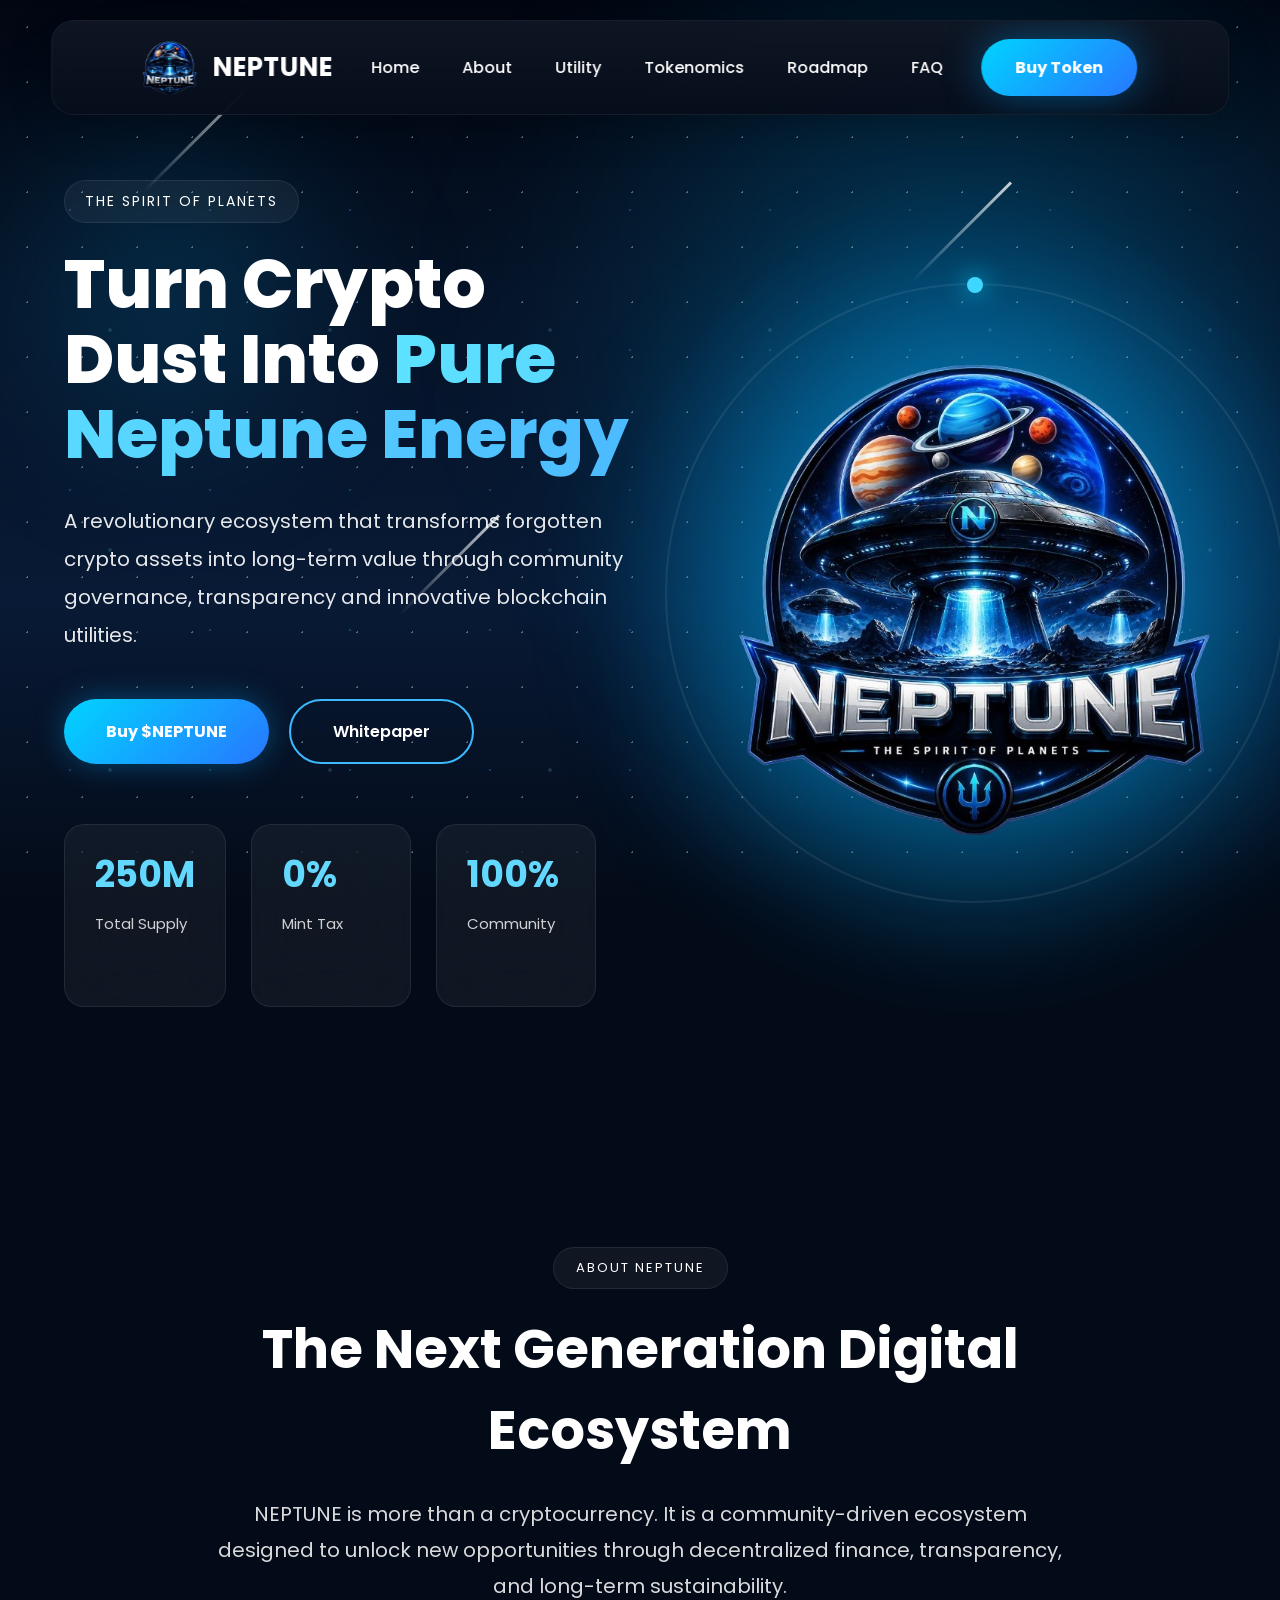
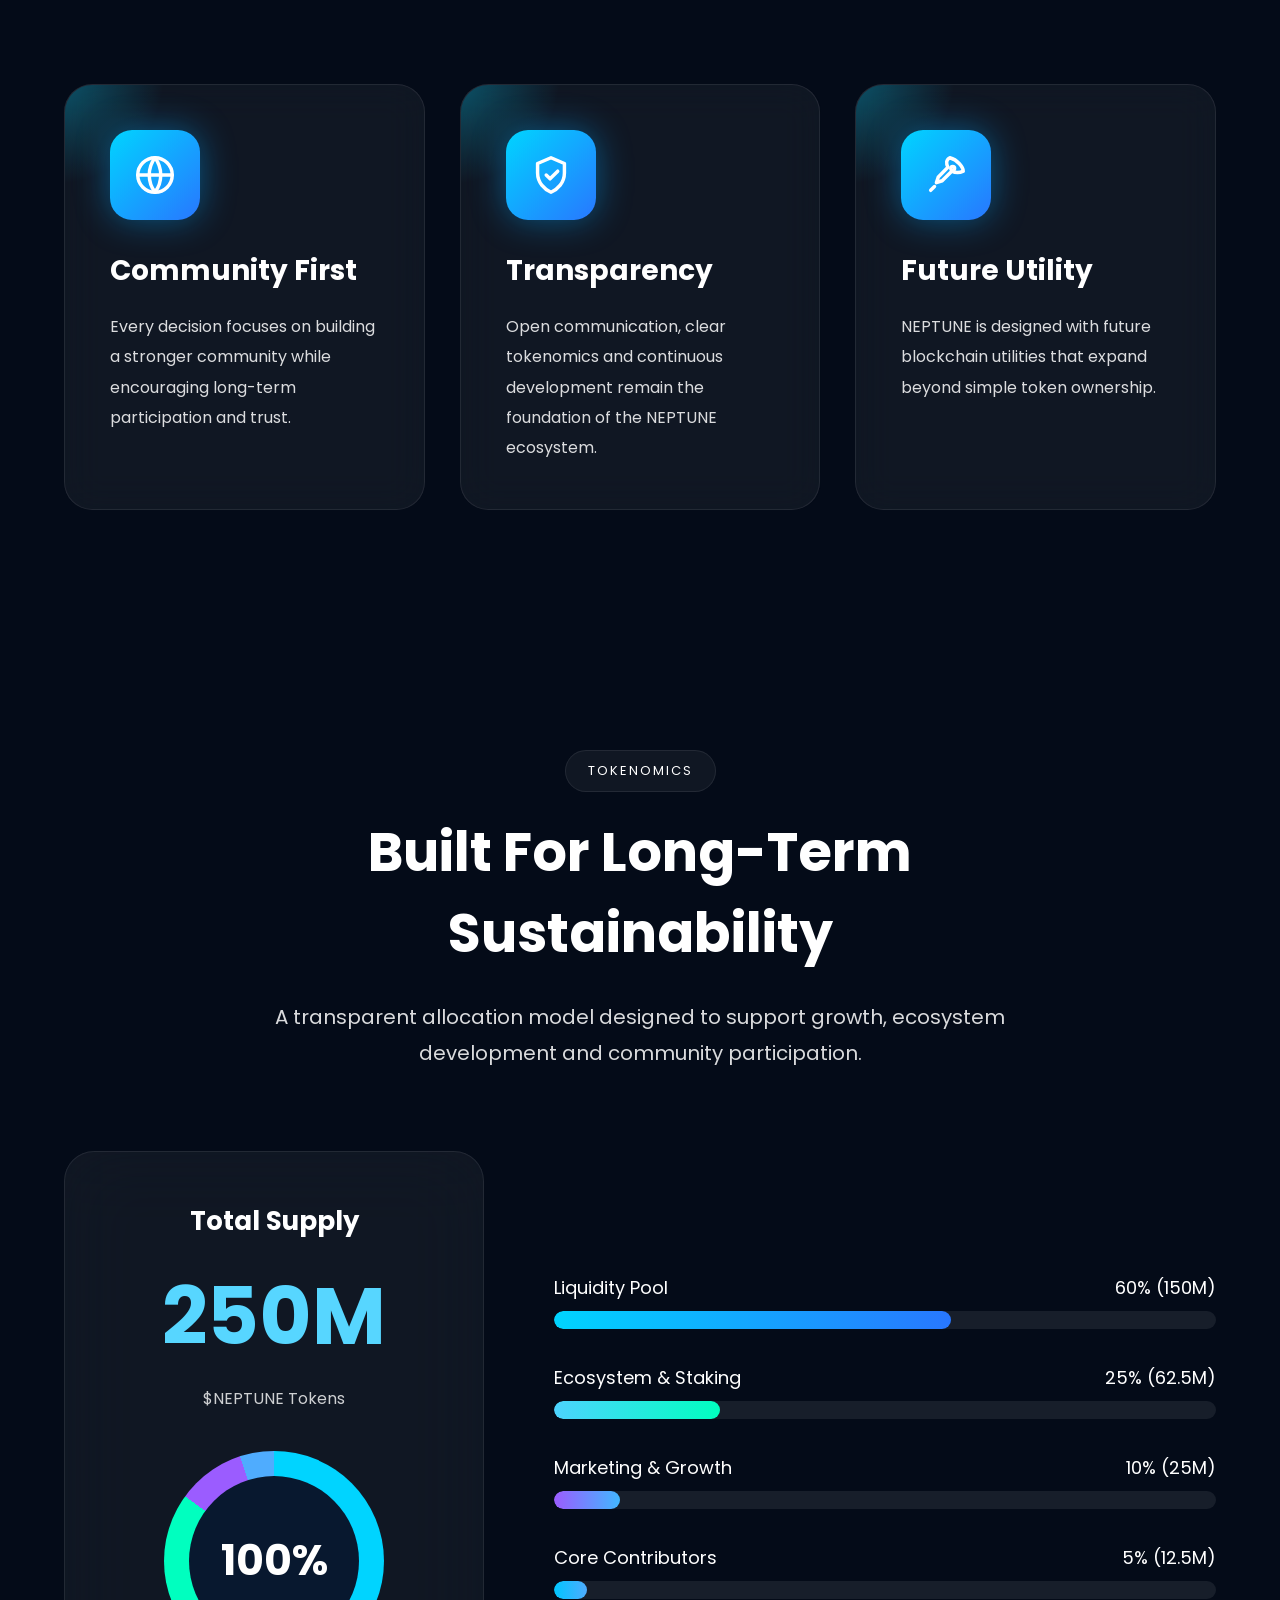
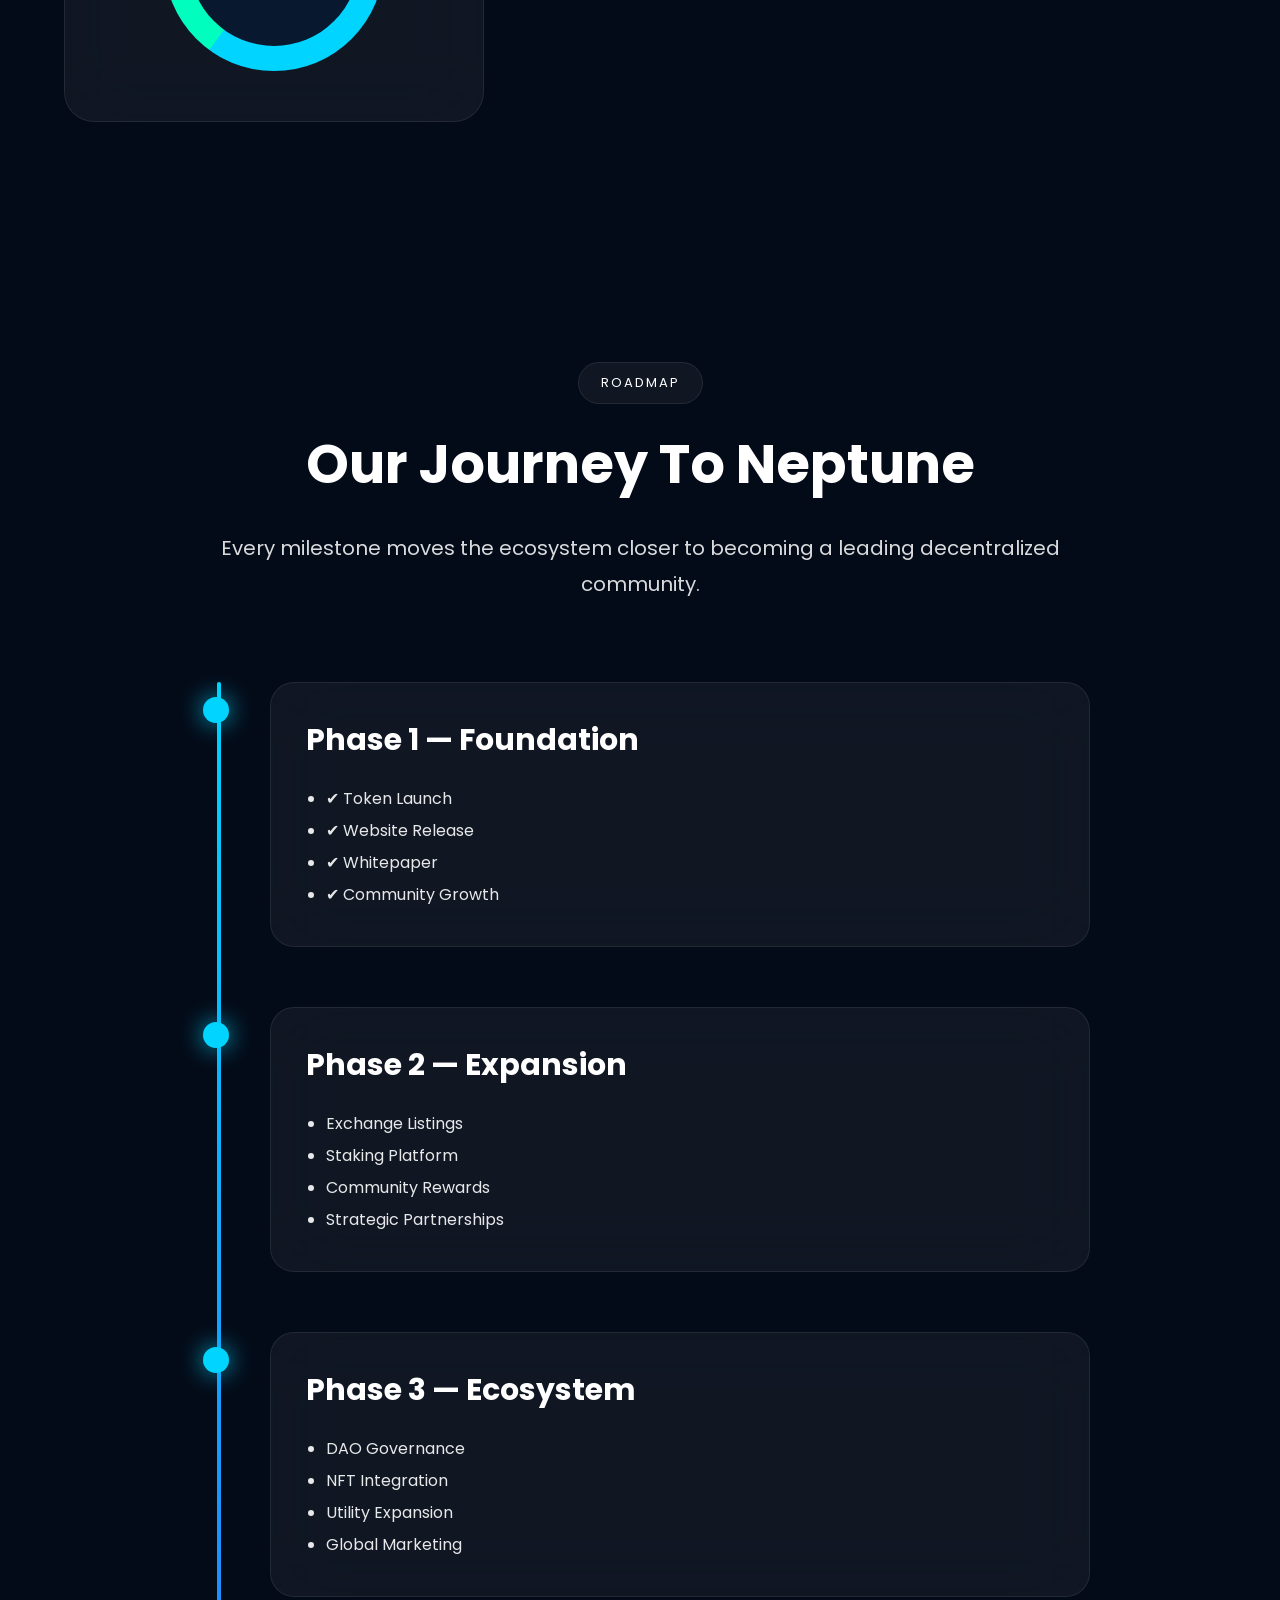
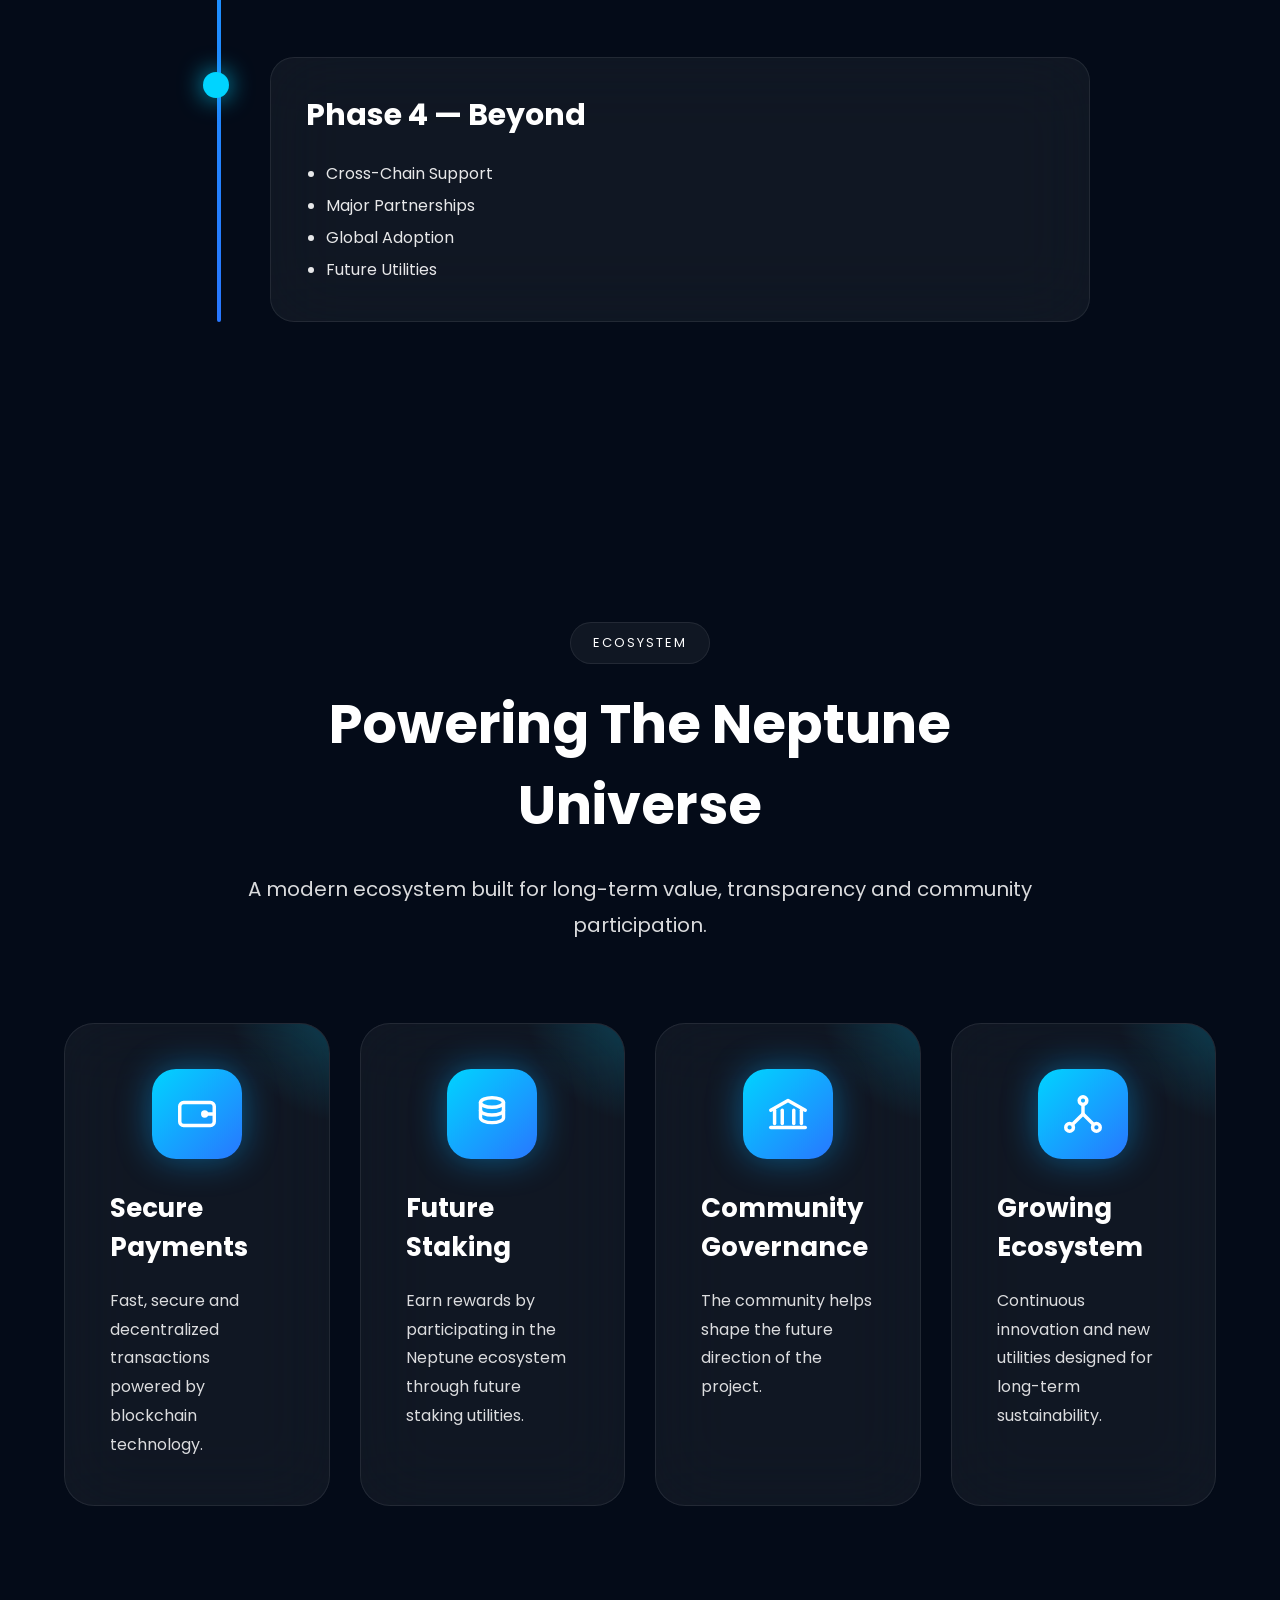
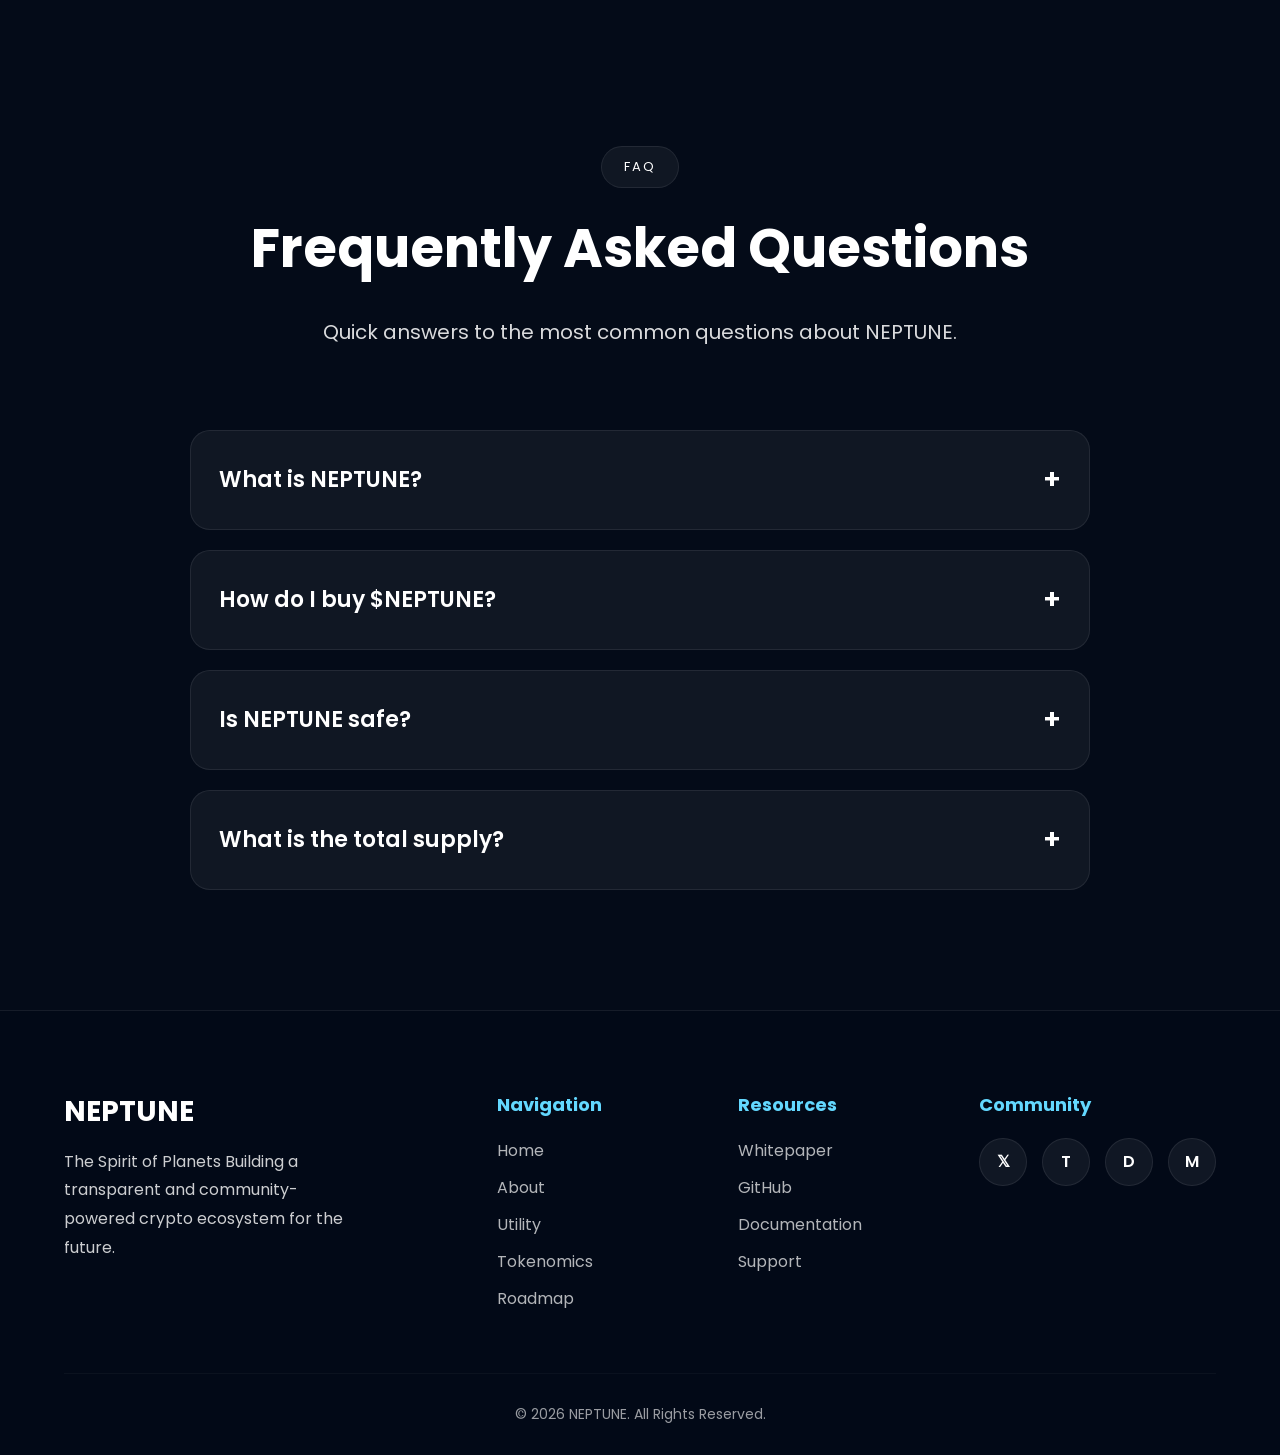
==== commit d0d8d186: "Updated footer whitepaper link" ====
--- a/index.html
+++ b/index.html
@@ -71,7 +71,7 @@
                     <a href="#" class="primary">
                         Buy $NEPTUNE
                     </a>
-                    <!-- UPDATED: Added loading="lazy" and rel="noopener" -->
+                    <!-- UPDATED: Hero Whitepaper button goes directly to PDF -->
                     <a href="whitepaper/NEPTUNE_White_Paper.pdf" target="_blank" rel="noopener" class="secondary" loading="lazy">
                         Whitepaper
                     </a>
@@ -422,7 +422,8 @@
                 <div>
                     <h3>Resources</h3>
                     <ul>
-                        <li><a href="#">Whitepaper</a></li>
+                        <!-- UPDATED: Footer Whitepaper link goes directly to PDF -->
+                        <li><a href="whitepaper/NEPTUNE_White_Paper.pdf" target="_blank" rel="noopener">Whitepaper</a></li>
                         <li><a href="#">GitHub</a></li>
                         <li><a href="#">Documentation</a></li>
                         <li><a href="#">Support</a></li>
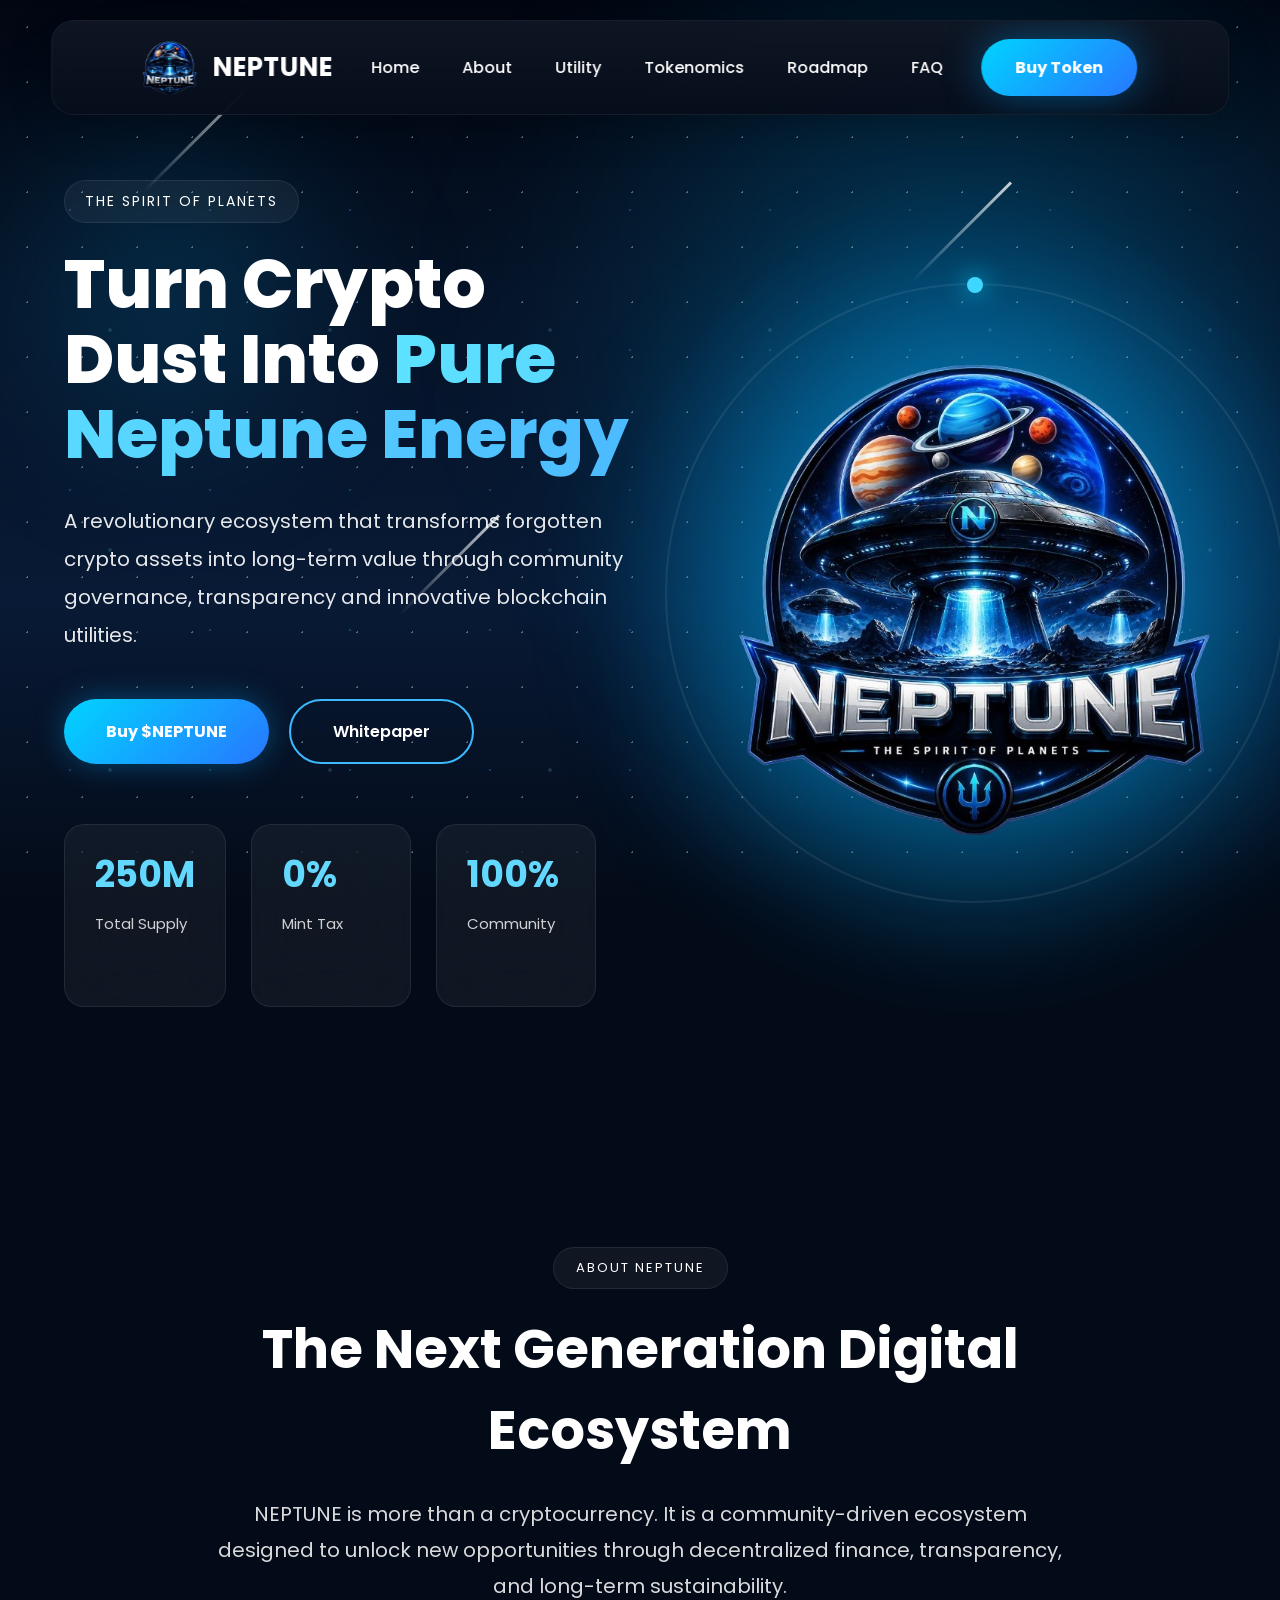
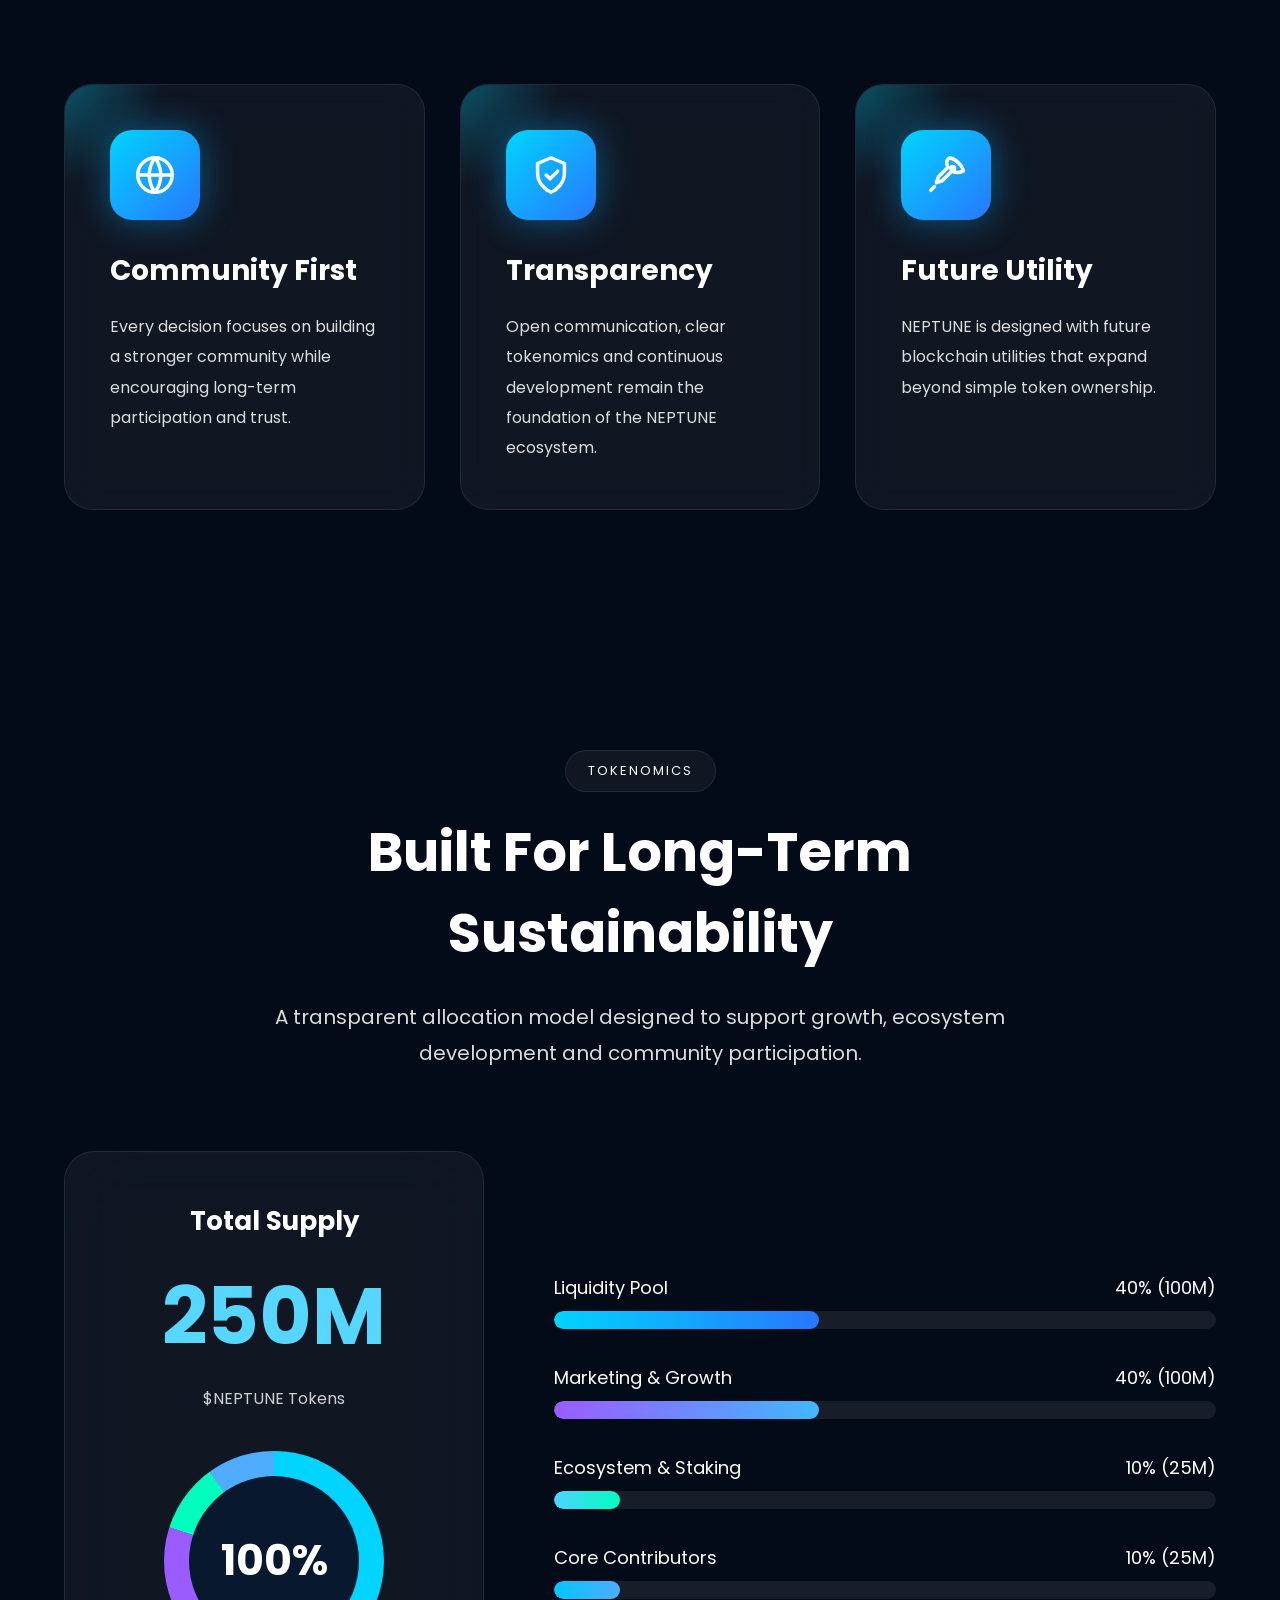
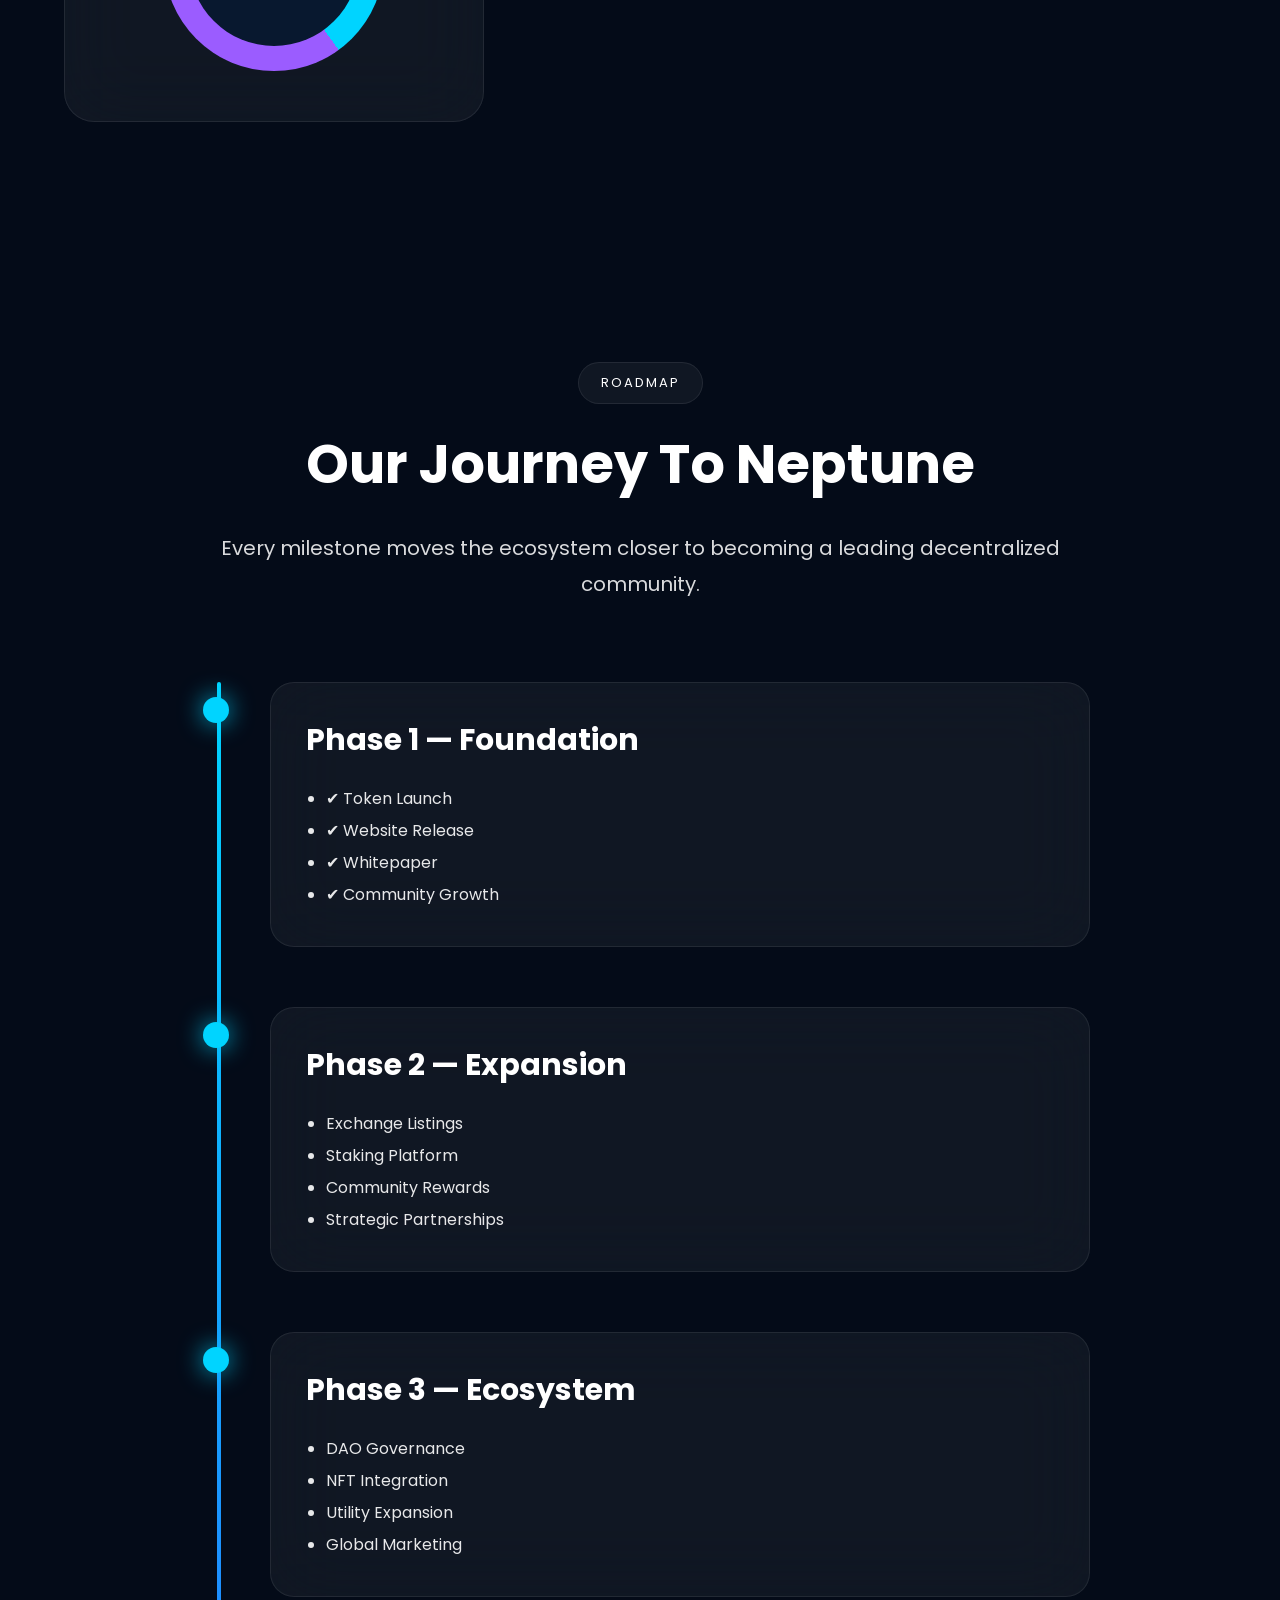
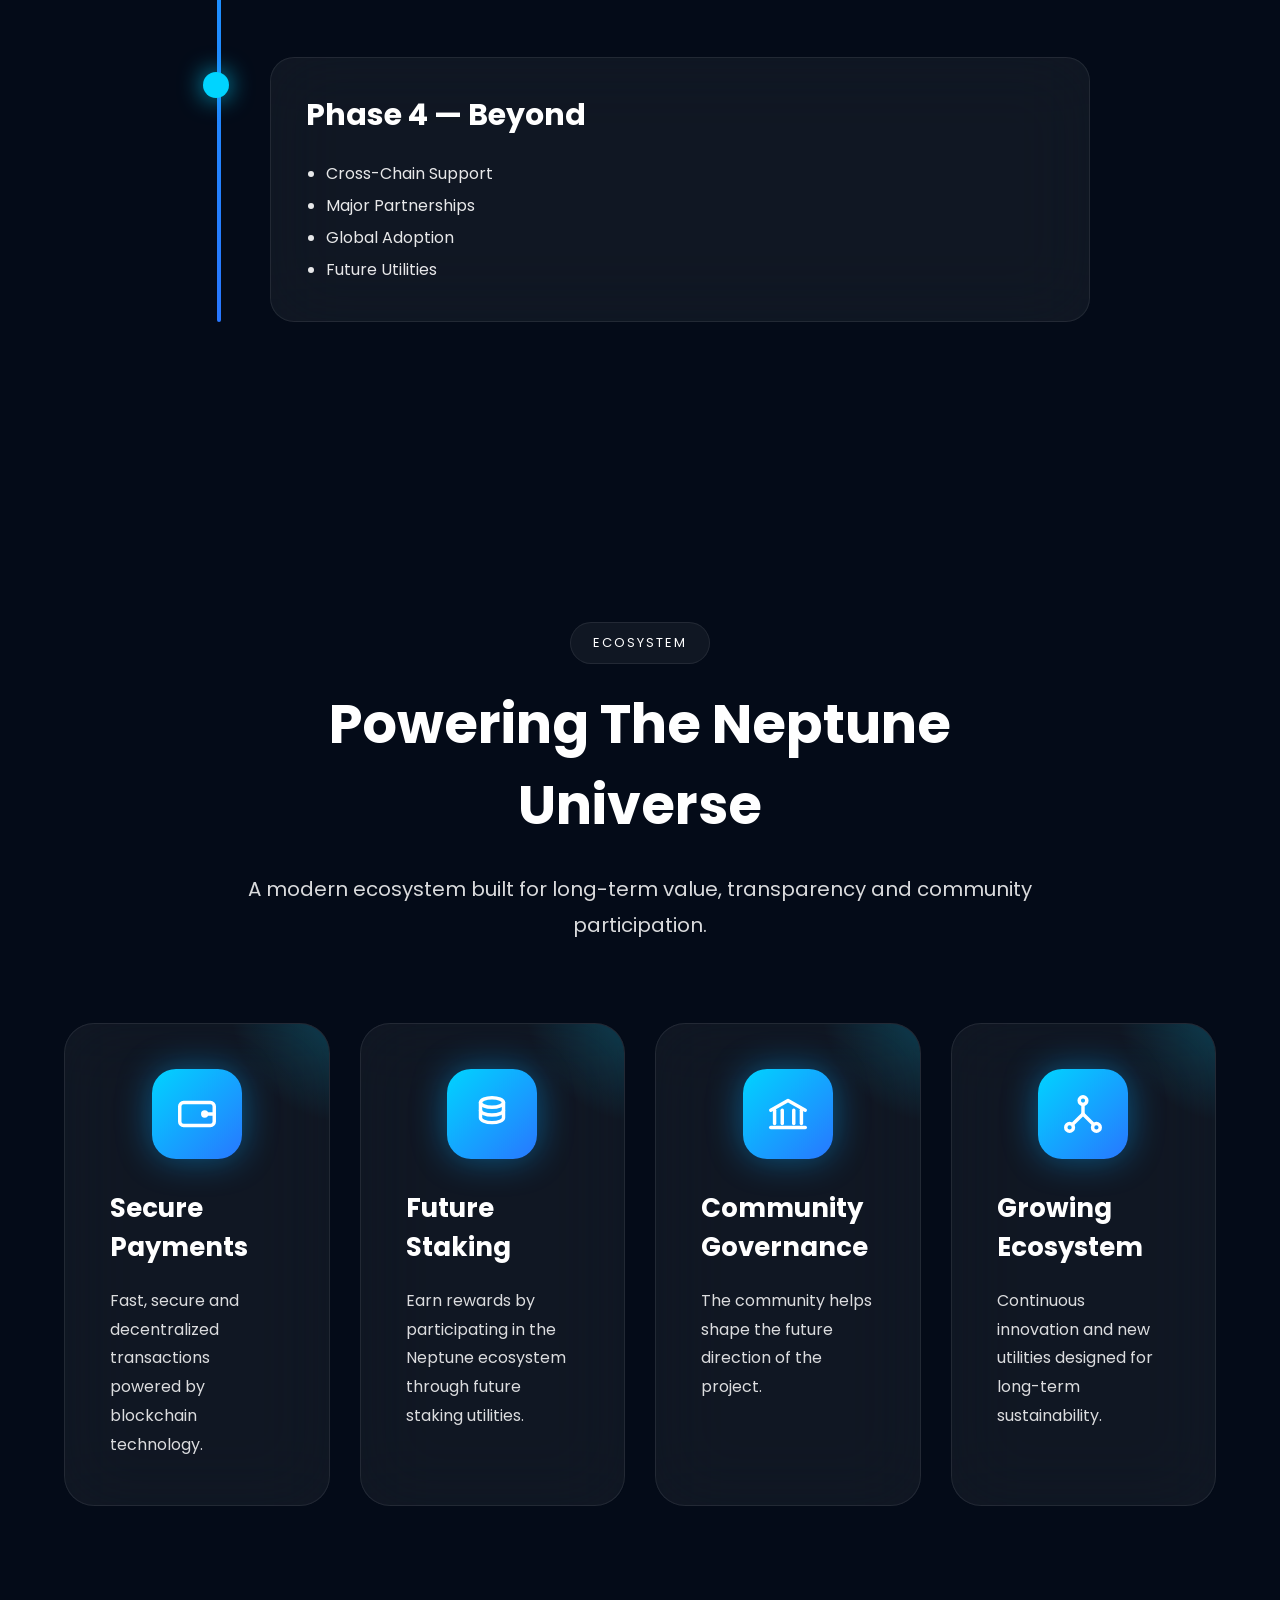
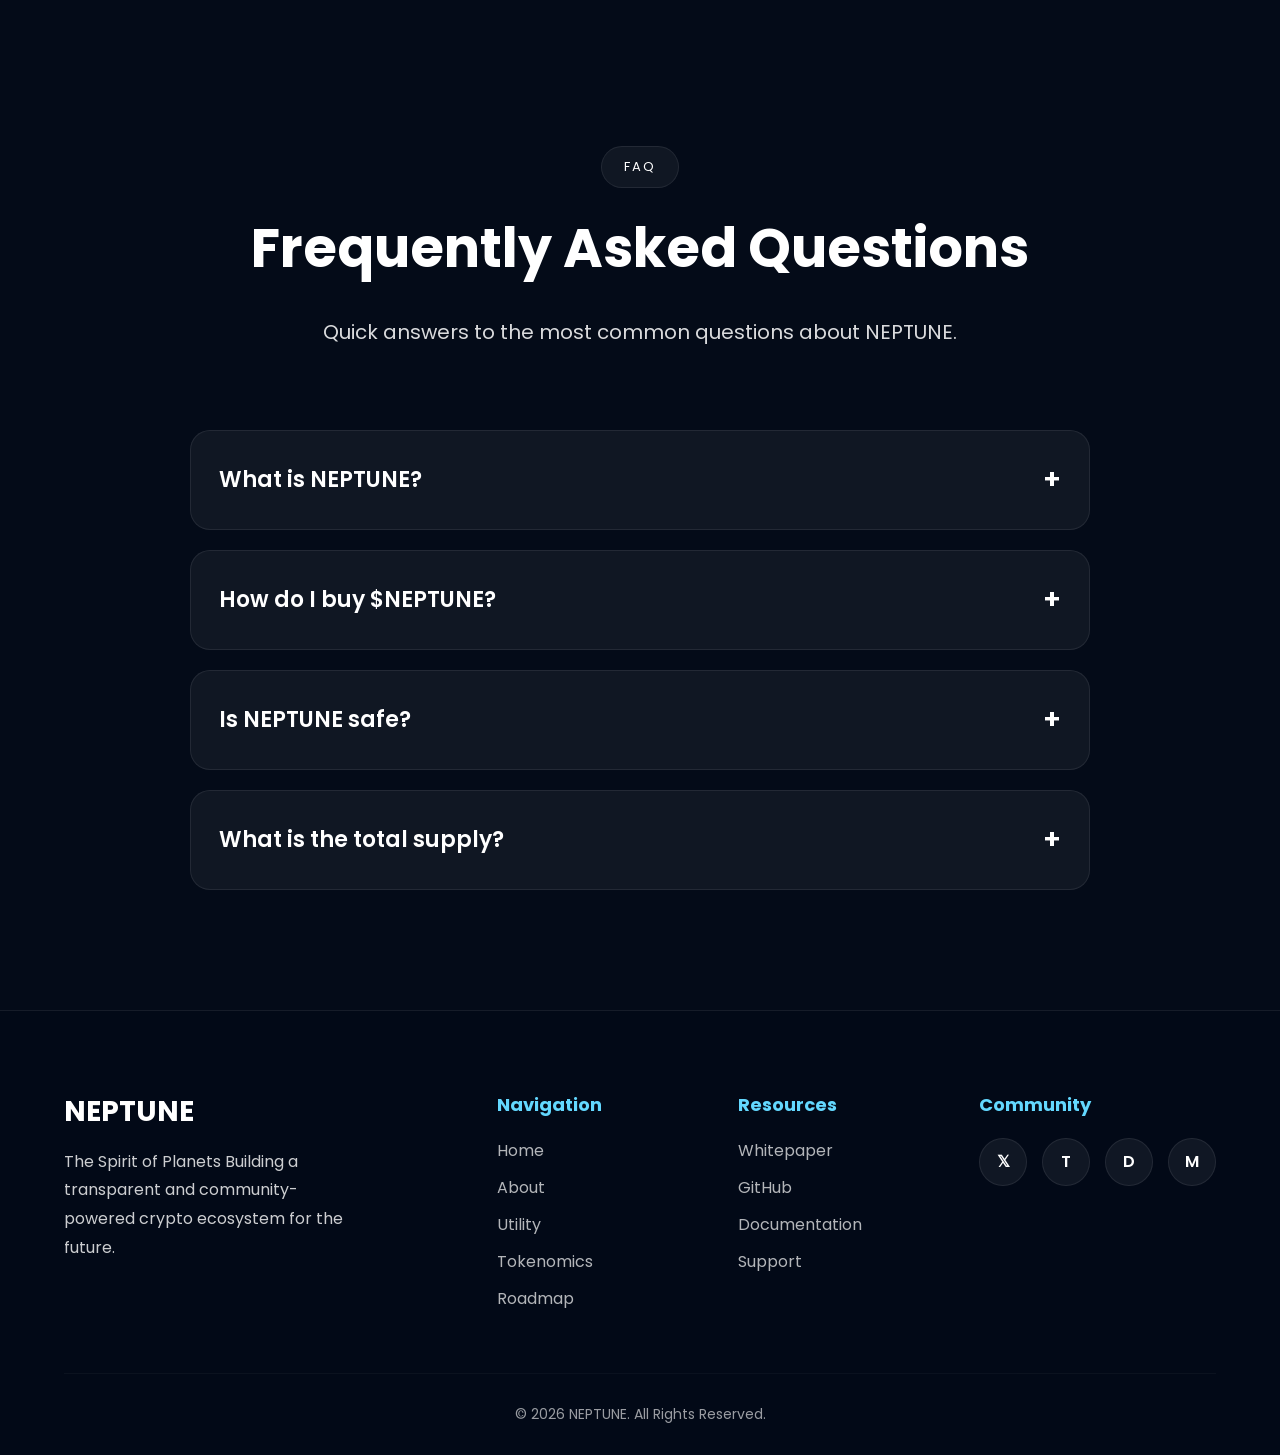
==== commit 1c7d6d02: "Updated tokenomics to 40/40/10/10 split" ====
--- a/index.html
+++ b/index.html
@@ -71,7 +71,6 @@
                     <a href="#" class="primary">
                         Buy $NEPTUNE
                     </a>
-                    <!-- UPDATED: Hero Whitepaper button goes directly to PDF -->
                     <a href="whitepaper/NEPTUNE_White_Paper.pdf" target="_blank" rel="noopener" class="secondary" loading="lazy">
                         Whitepaper
                     </a>
@@ -145,7 +144,7 @@
     </section>
 
     <!--=================================
-    TOKENOMICS
+    TOKENOMICS (UPDATED)
     ==================================-->
     <section id="tokenomics" class="tokenomics">
         <div class="container">
@@ -168,47 +167,47 @@
                     </div>
                 </div>
                 <div class="allocation">
-                    <!-- Liquidity Pool: 60% (150M) -->
+                    <!-- Liquidity Pool: 40% (100M) -->
                     <div class="allocationItem">
                         <div class="allocationHeader">
                             <span>Liquidity Pool</span>
-                            <span>60% (150M)</span>
+                            <span>40% (100M)</span>
                         </div>
                         <div class="progress">
-                            <div class="progressBar" style="width: 60%; background: linear-gradient(90deg, #00d4ff, #2877ff);"></div>
-                        </div>
-                    </div>
-
-                    <!-- Ecosystem & Staking: 25% (62.5M) -->
+                            <div class="progressBar" style="width: 40%; background: linear-gradient(90deg, #00d4ff, #2877ff);"></div>
+                        </div>
+                    </div>
+
+                    <!-- Marketing & Growth: 40% (100M) -->
+                    <div class="allocationItem">
+                        <div class="allocationHeader">
+                            <span>Marketing & Growth</span>
+                            <span>40% (100M)</span>
+                        </div>
+                        <div class="progress">
+                            <div class="progressBar" style="width: 40%; background: linear-gradient(90deg, #9b5cff, #42b7ff);"></div>
+                        </div>
+                    </div>
+
+                    <!-- Ecosystem & Staking: 10% (25M) -->
                     <div class="allocationItem">
                         <div class="allocationHeader">
                             <span>Ecosystem & Staking</span>
-                            <span>25% (62.5M)</span>
+                            <span>10% (25M)</span>
                         </div>
                         <div class="progress">
-                            <div class="progressBar" style="width: 25%; background: linear-gradient(90deg, #4dd4ff, #00ffbf);"></div>
-                        </div>
-                    </div>
-
-                    <!-- Marketing & Growth: 10% (25M) -->
-                    <div class="allocationItem">
-                        <div class="allocationHeader">
-                            <span>Marketing & Growth</span>
-                            <span>10% (25M)</span>
-                        </div>
-                        <div class="progress">
-                            <div class="progressBar" style="width: 10%; background: linear-gradient(90deg, #9b5cff, #42b7ff);"></div>
-                        </div>
-                    </div>
-
-                    <!-- Core Contributors: 5% (12.5M) -->
+                            <div class="progressBar" style="width: 10%; background: linear-gradient(90deg, #4dd4ff, #00ffbf);"></div>
+                        </div>
+                    </div>
+
+                    <!-- Core Contributors: 10% (25M) -->
                     <div class="allocationItem">
                         <div class="allocationHeader">
                             <span>Core Contributors</span>
-                            <span>5% (12.5M)</span>
+                            <span>10% (25M)</span>
                         </div>
                         <div class="progress">
-                            <div class="progressBar" style="width: 5%; background: linear-gradient(90deg, #00c6ff, #4facfe);"></div>
+                            <div class="progressBar" style="width: 10%; background: linear-gradient(90deg, #00c6ff, #4facfe);"></div>
                         </div>
                     </div>
                 </div>
@@ -422,7 +421,6 @@
                 <div>
                     <h3>Resources</h3>
                     <ul>
-                        <!-- UPDATED: Footer Whitepaper link goes directly to PDF -->
                         <li><a href="whitepaper/NEPTUNE_White_Paper.pdf" target="_blank" rel="noopener">Whitepaper</a></li>
                         <li><a href="#">GitHub</a></li>
                         <li><a href="#">Documentation</a></li>
--- a/style.css
+++ b/style.css
@@ -672,11 +672,18 @@
     margin: auto;
     border-radius: 50%;
     padding: 15px;
+    /* 
+       New Allocation:
+       0-40%: Liquidity (Blue)
+       40-80%: Marketing (Purple)
+       80-90%: Ecosystem (Cyan)
+       90-100%: Contributors (Light Blue)
+    */
     background: conic-gradient(
-        #00d4ff 0% 60%,      /* Liquidity */
-        #00ffbf 60% 85%,     /* Ecosystem */
-        #9b5cff 85% 95%,     /* Marketing */
-        #4facfe 95% 100%     /* Contributors */
+        #00d4ff 0% 40%,      /* Liquidity */
+        #9b5cff 40% 80%,     /* Marketing */
+        #00ffbf 80% 90%,     /* Ecosystem */
+        #4facfe 90% 100%     /* Contributors */
     );
     display: flex;
     align-items: center;
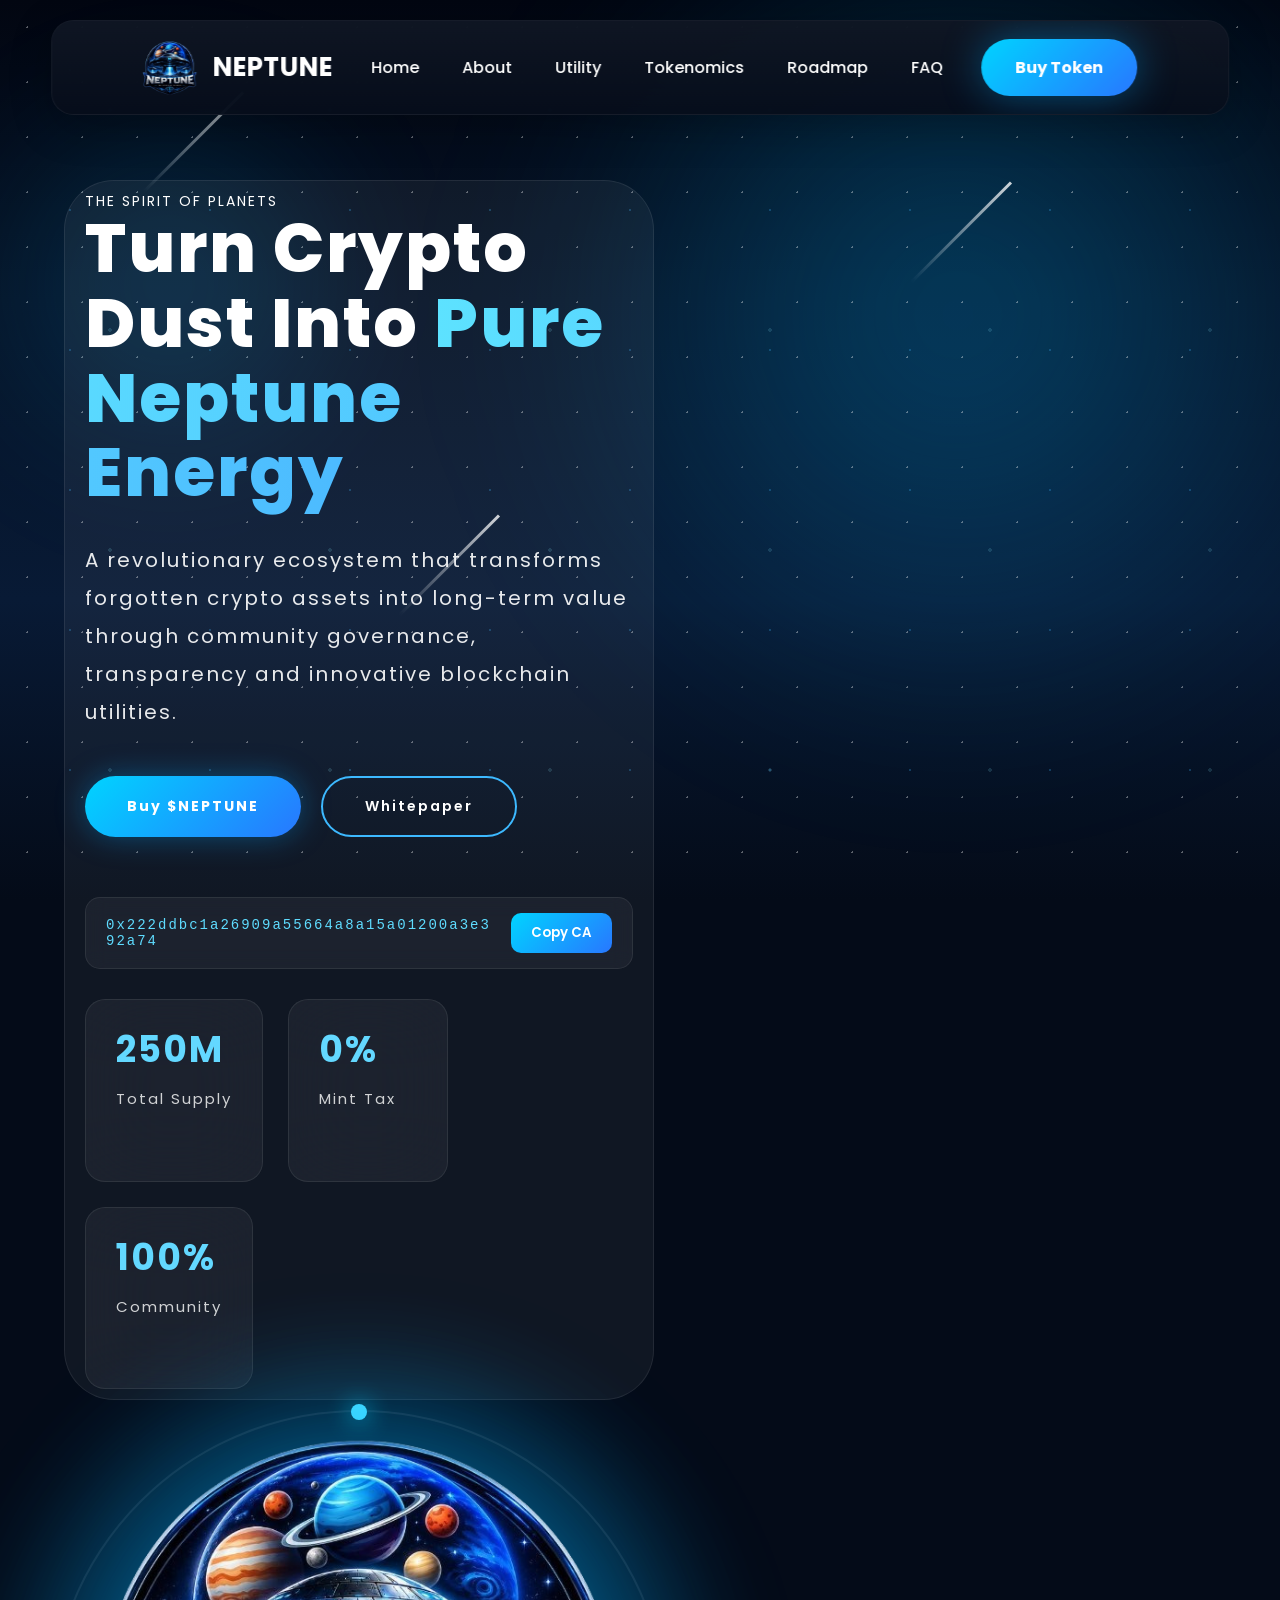
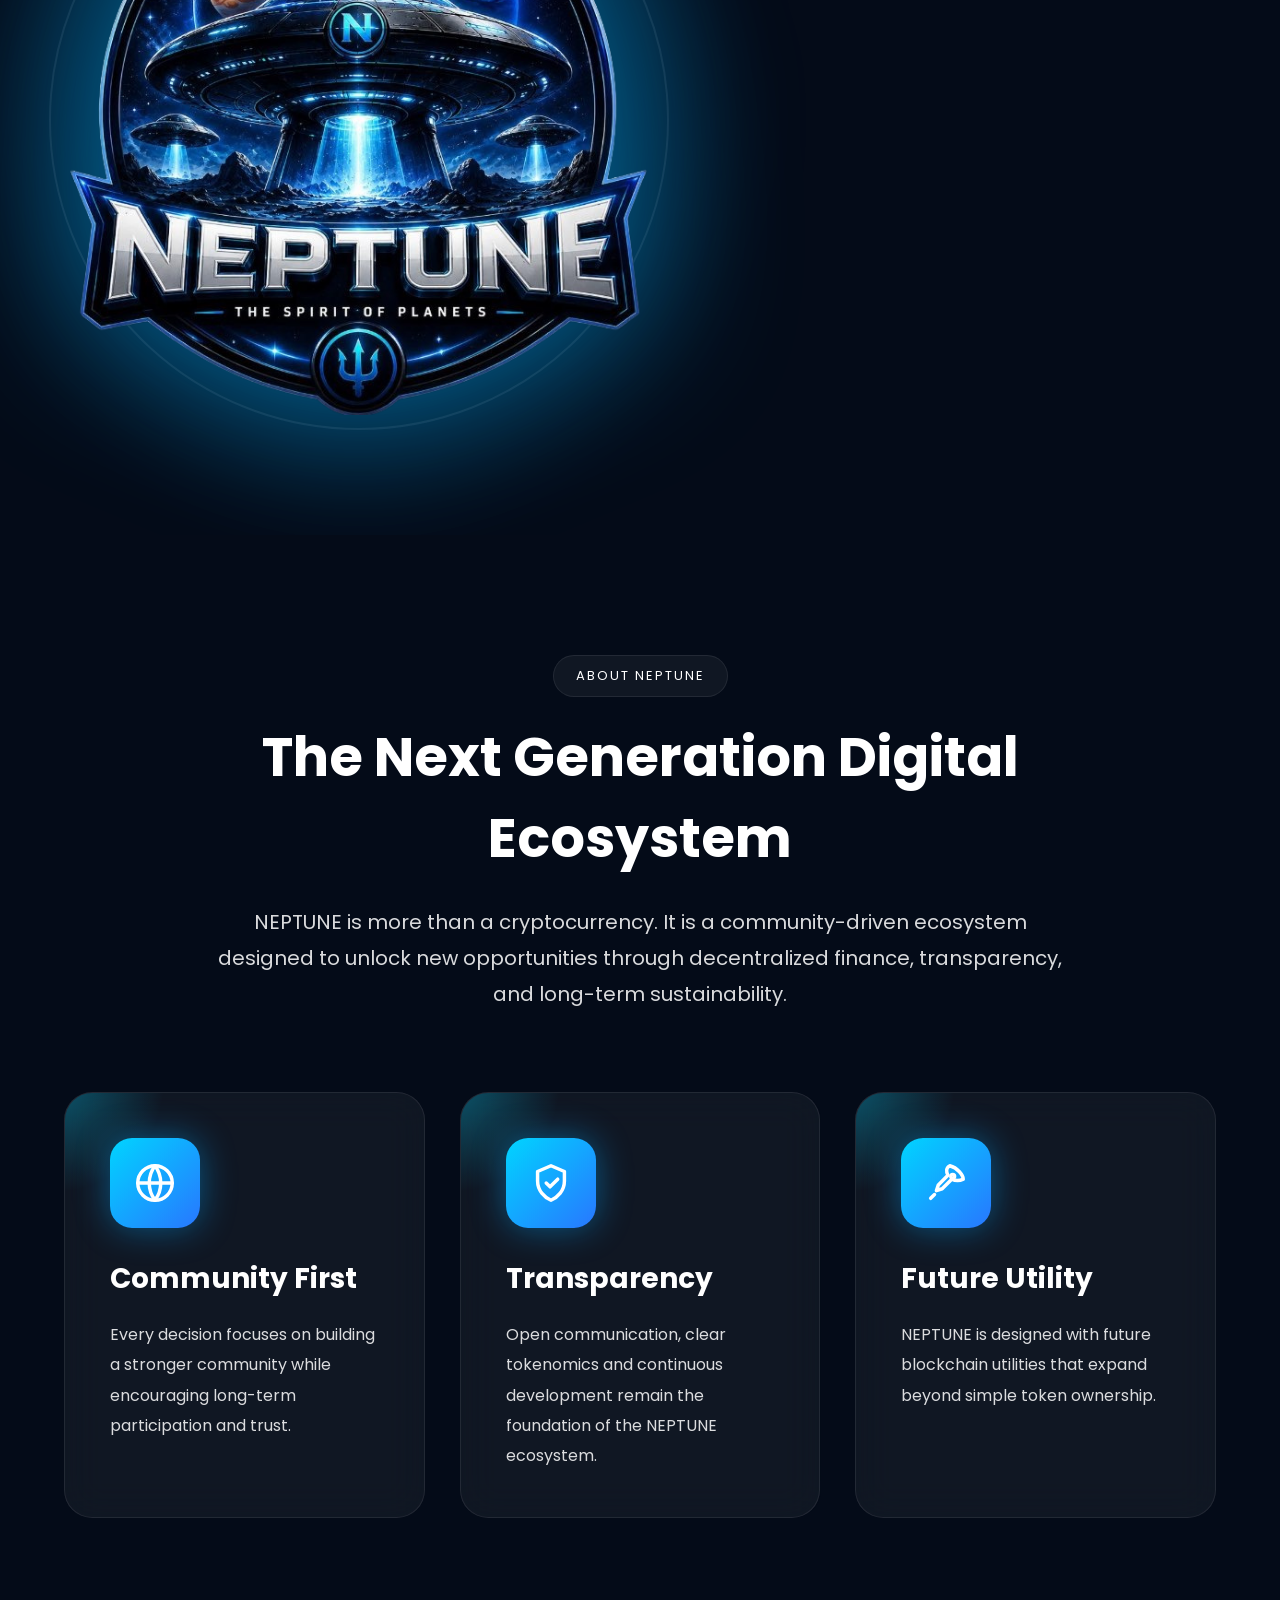
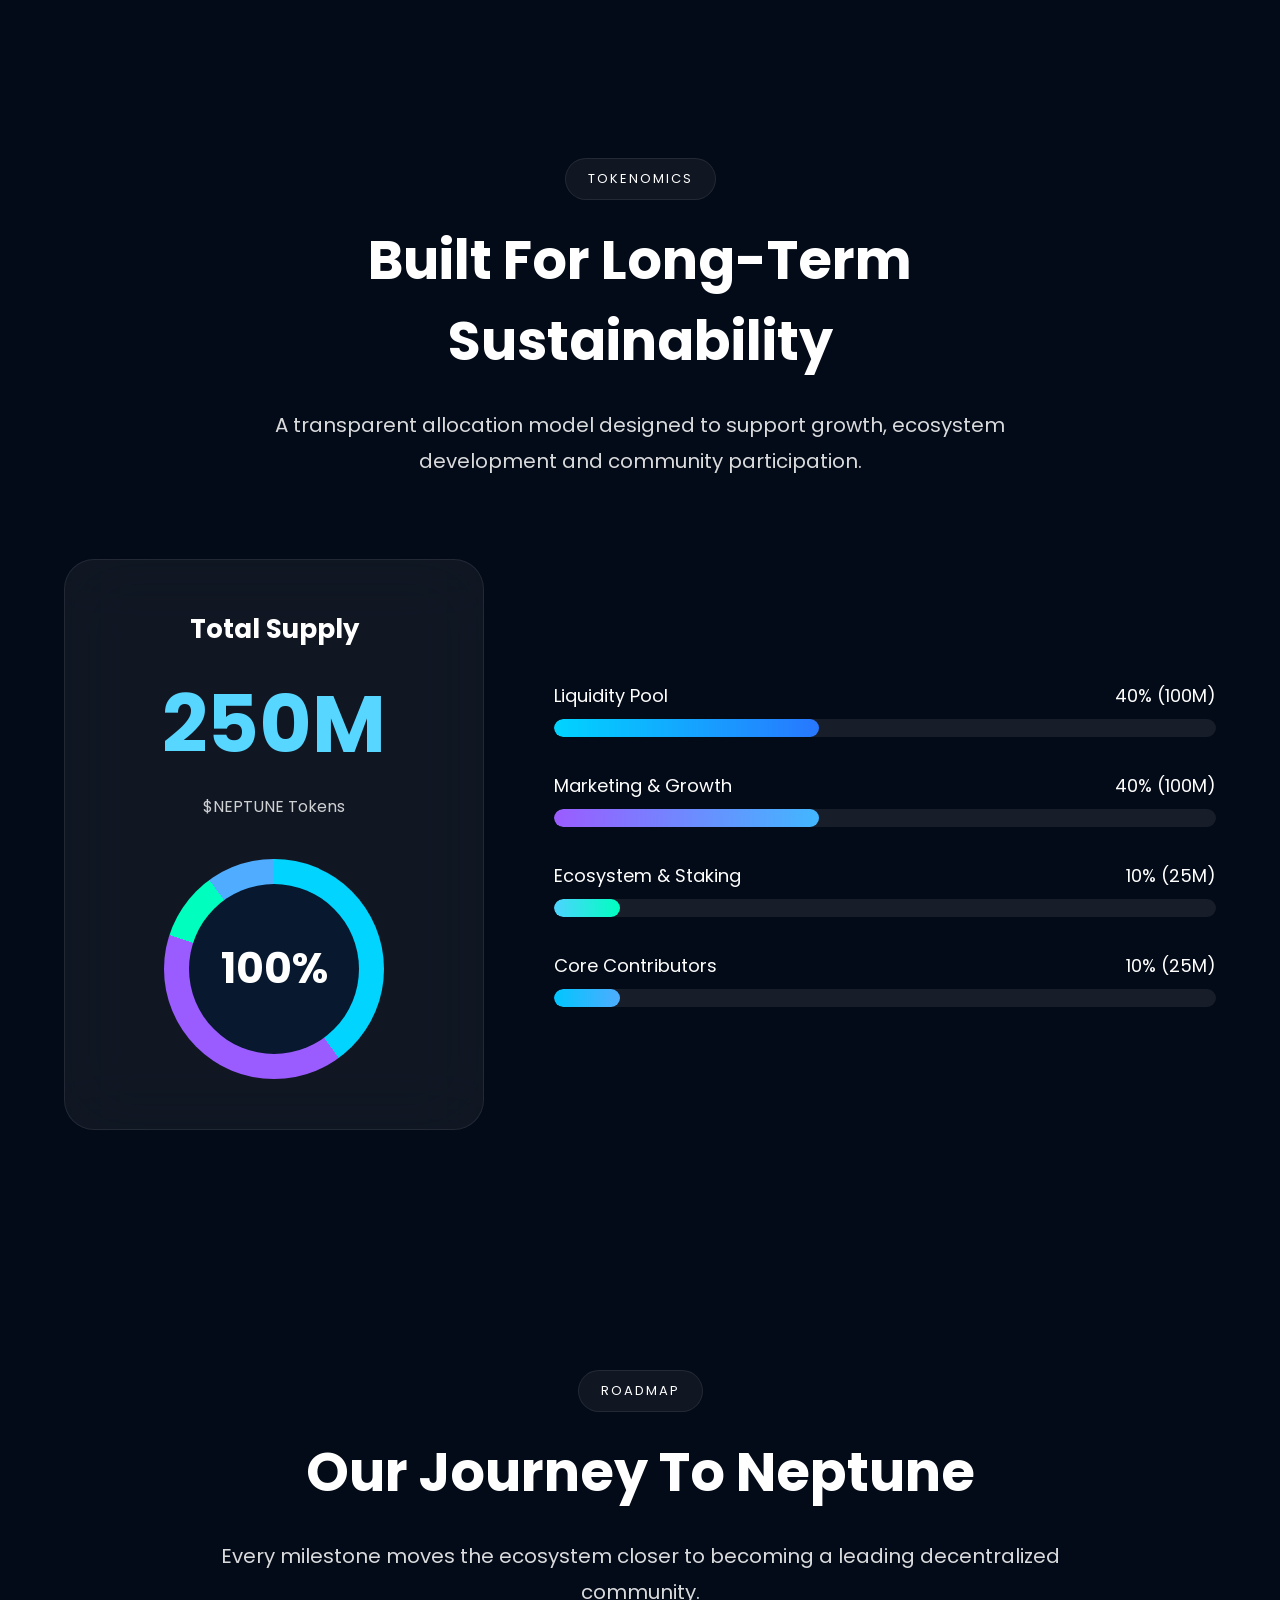
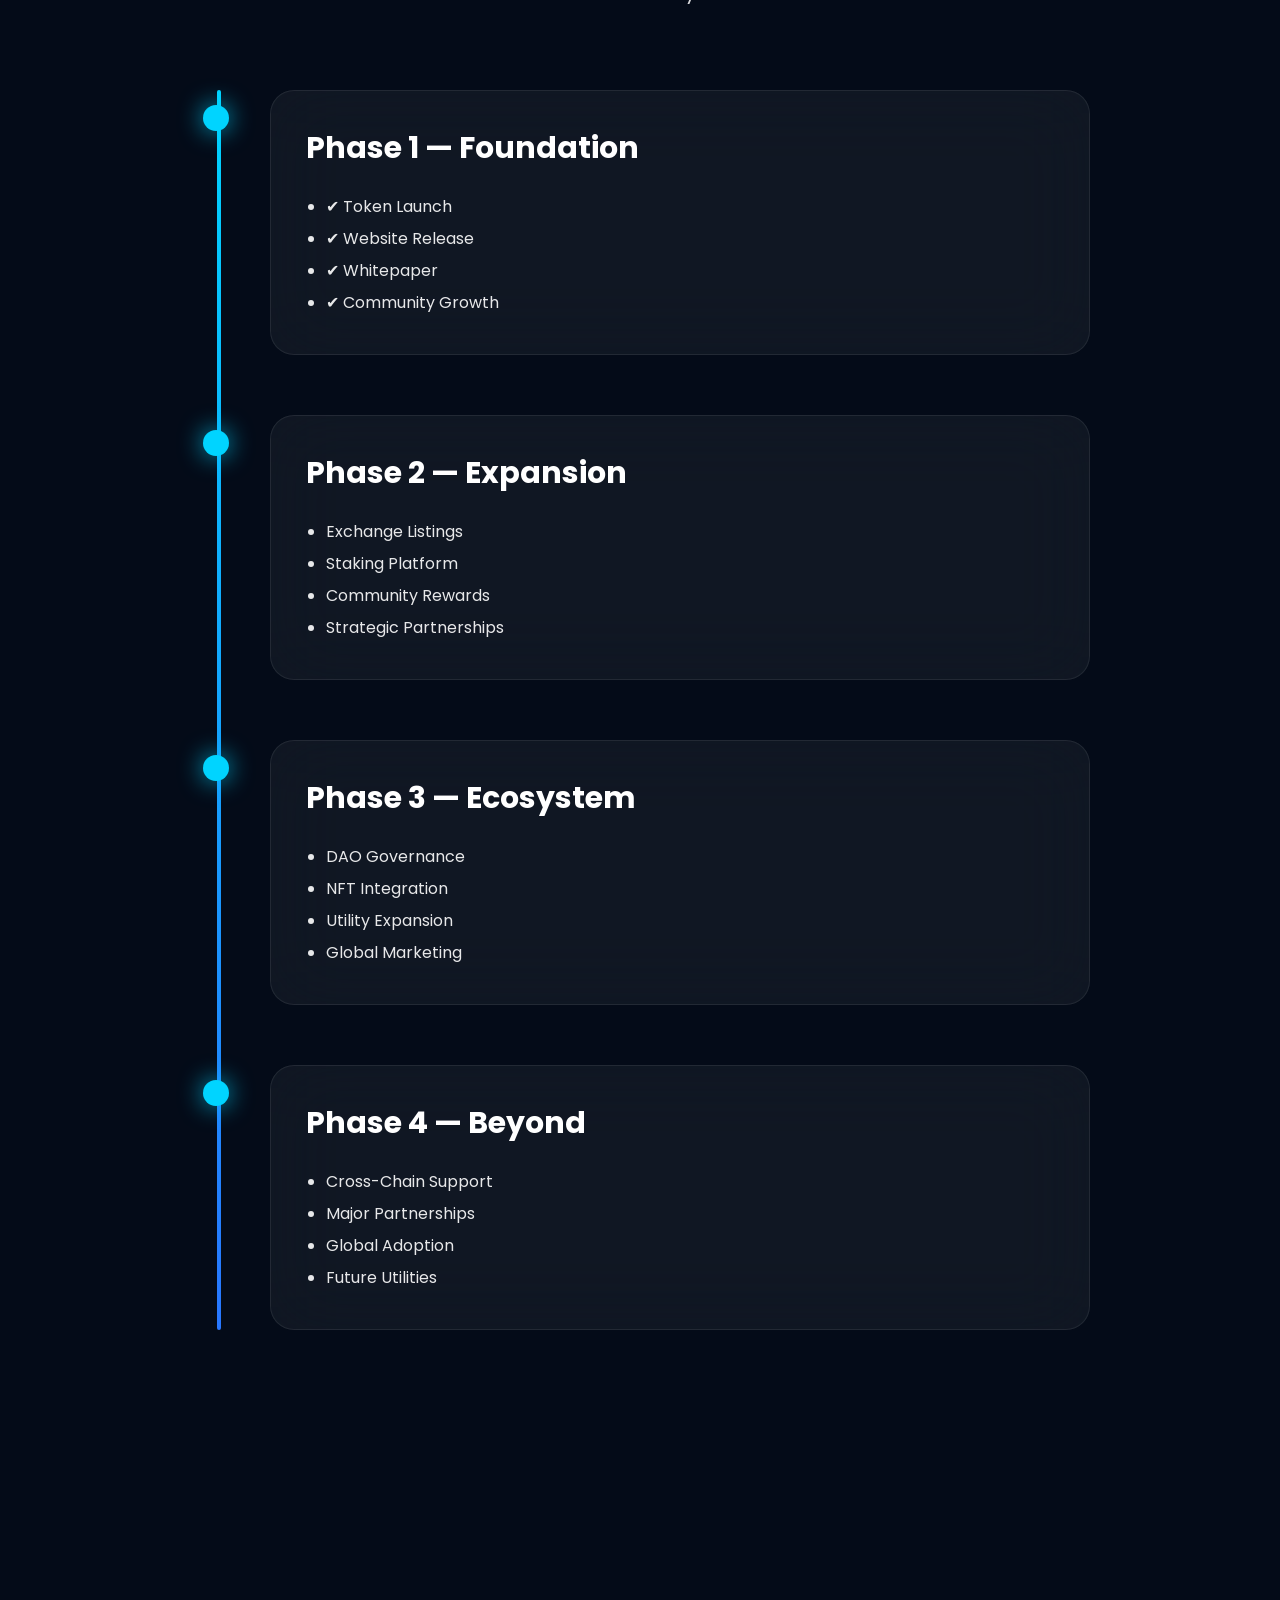
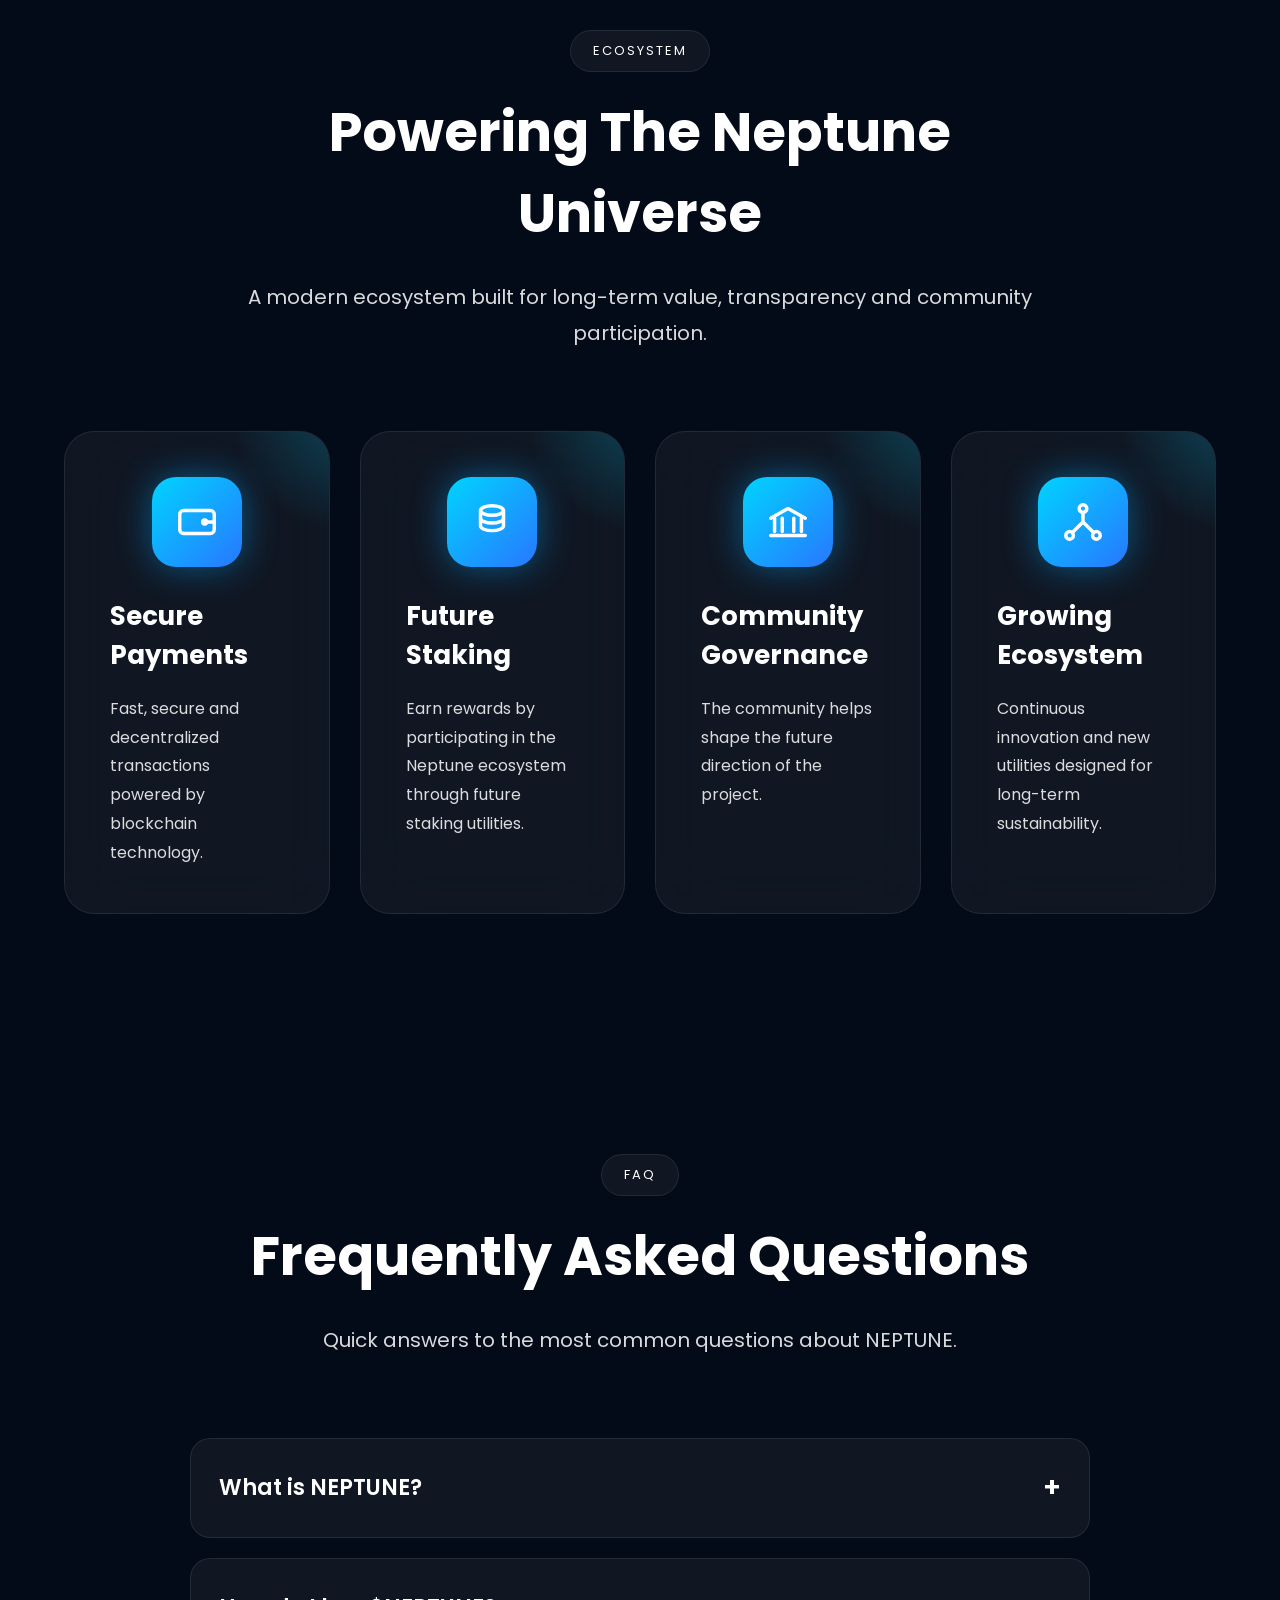
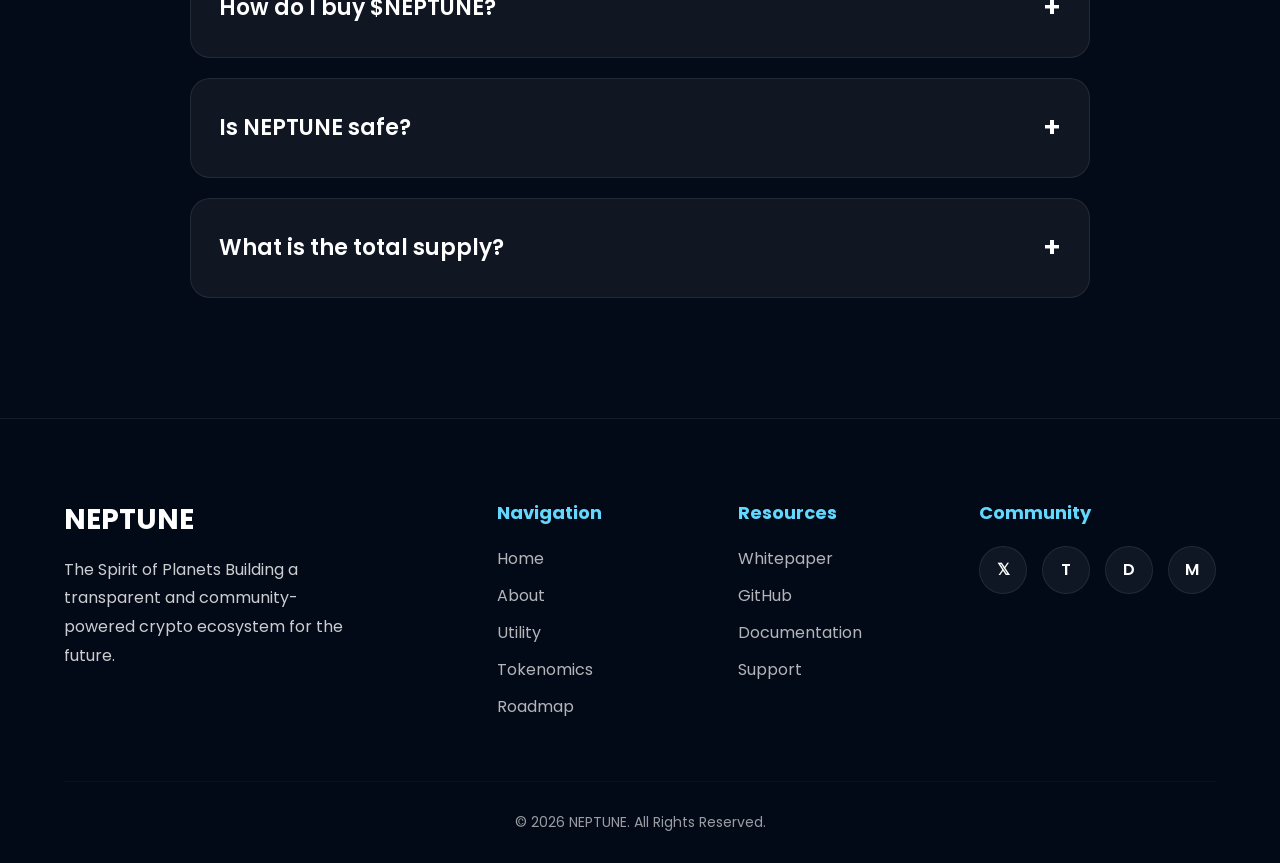
==== commit 02656da1: "Removed duplicate Copy CA from hero, kept bottom one" ====
--- a/index.html
+++ b/index.html
@@ -43,9 +43,9 @@
                 <a href="#roadmap">Roadmap</a>
                 <a href="#faq">FAQ</a>
             </nav>
-            <a href="#" class="buyButton">
-                Buy Token
-            </a>
+           <a href="https://pancakeswap.finance/swap?outputCurrency=0x222ddbc1a26909a55664a8a15a01200a3e392a74" target="_blank" class="buyButton">
+    Buy Token
+</a>
             <!-- Mobile Menu Toggle -->
             <button class="menu-toggle" aria-label="Toggle menu">☰</button>
         </div>
@@ -59,7 +59,7 @@
             <div class="heroText">
                 <div class="badge">
                     THE SPIRIT OF PLANETS
-                </div>
+                
                 <h1>
                     Turn Crypto Dust Into
                     <span>Pure Neptune Energy</span>
@@ -68,12 +68,17 @@
                     A revolutionary ecosystem that transforms forgotten crypto assets into long-term value through community governance, transparency and innovative blockchain utilities.
                 </p>
                 <div class="heroButtons">
-                    <a href="#" class="primary">
-                        Buy $NEPTUNE
-                    </a>
+                   <a href="https://pancakeswap.finance/swap?outputCurrency=0x222ddbc1a26909a55664a8a15a01200a3e392a74" target="_blank" class="primary">
+    Buy $NEPTUNE
+</a>
                     <a href="whitepaper/NEPTUNE_White_Paper.pdf" target="_blank" rel="noopener" class="secondary" loading="lazy">
                         Whitepaper
                     </a>
+                </div>
+<!-- CONTRACT ADDRESS BOX -->
+                <div class="contractBox" style="margin-bottom: 30px;">
+                    <code id="ca">0x222ddbc1a26909a55664a8a15a01200a3e392a74</code>
+                    <button class="copyBtn" onclick="copyCA()">Copy CA</button>
                 </div>
                 <div class="stats">
                     <div>
--- a/style.css
+++ b/style.css
@@ -1098,4 +1098,85 @@
 @keyframes floatPlanet {
     0%, 100% { transform: translateY(0px); }
     50% { transform: translateY(-18px); }
+}
+// Copy Contract Address
+function copyCA() {
+    var text = document.getElementById("ca").innerText;
+    navigator.clipboard.writeText(text).then(function() {
+        alert("Contract address copied!");
+    });
+}
+/* Contract Address Box */
+.contractBox {
+    background: rgba(255, 255, 255, .05);
+    border: 1px solid rgba(255, 255, 255, .08);
+    border-radius: 15px;
+    padding: 15px 20px;
+    max-width: 600px;
+    display: flex;
+    justify-content: space-between;
+    align-items: center;
+    gap: 15px;
+    backdrop-filter: blur(10px);
+}
+
+.contractBox code {
+    color: #5fdcff;
+    font-size: 14px;
+    word-break: break-all;
+}
+
+.copyBtn {
+    background: linear-gradient(135deg, #00d4ff, #2877ff);
+    color: white;
+    border: none;
+    padding: 10px 20px;
+    border-radius: 10px;
+    cursor: pointer;
+    font-family: 'Poppins', sans-serif;
+    font-weight: 600;
+    white-space: nowrap;
+    transition: .3s;
+}
+
+.copyBtn:hover {
+    transform: translateY(-2px);
+    box-shadow: 0 0 15px rgba(0, 170, 255, .4);
+}
+/* Contract Address Box */
+.contractBox {
+    background: rgba(255, 255, 255, .05);
+    border: 1px solid rgba(255, 255, 255, .08);
+    border-radius: 15px;
+    padding: 15px 20px;
+    max-width: 600px;
+    display: flex;
+    justify-content: space-between;
+    align-items: center;
+    gap: 15px;
+    backdrop-filter: blur(10px);
+}
+
+.contractBox code {
+    color: #5fdcff;
+    font-size: 14px;
+    word-break: break-all;
+}
+
+.copyBtn {
+    background: linear-gradient(135deg, #00d4ff, #2877ff);
+    color: white;
+    border: none;
+    padding: 10px 20px;
+    border-radius: 10px;
+    cursor: pointer;
+    font-family: 'Poppins', sans-serif;
+    font-weight: 600;
+    white-space: nowrap;
+    transition: .3s;
+}
+
+.copyBtn:hover {
+    transform: translateY(-2px);
+    box-shadow: 0 0 15px rgba(0, 170, 255, .4);
 }
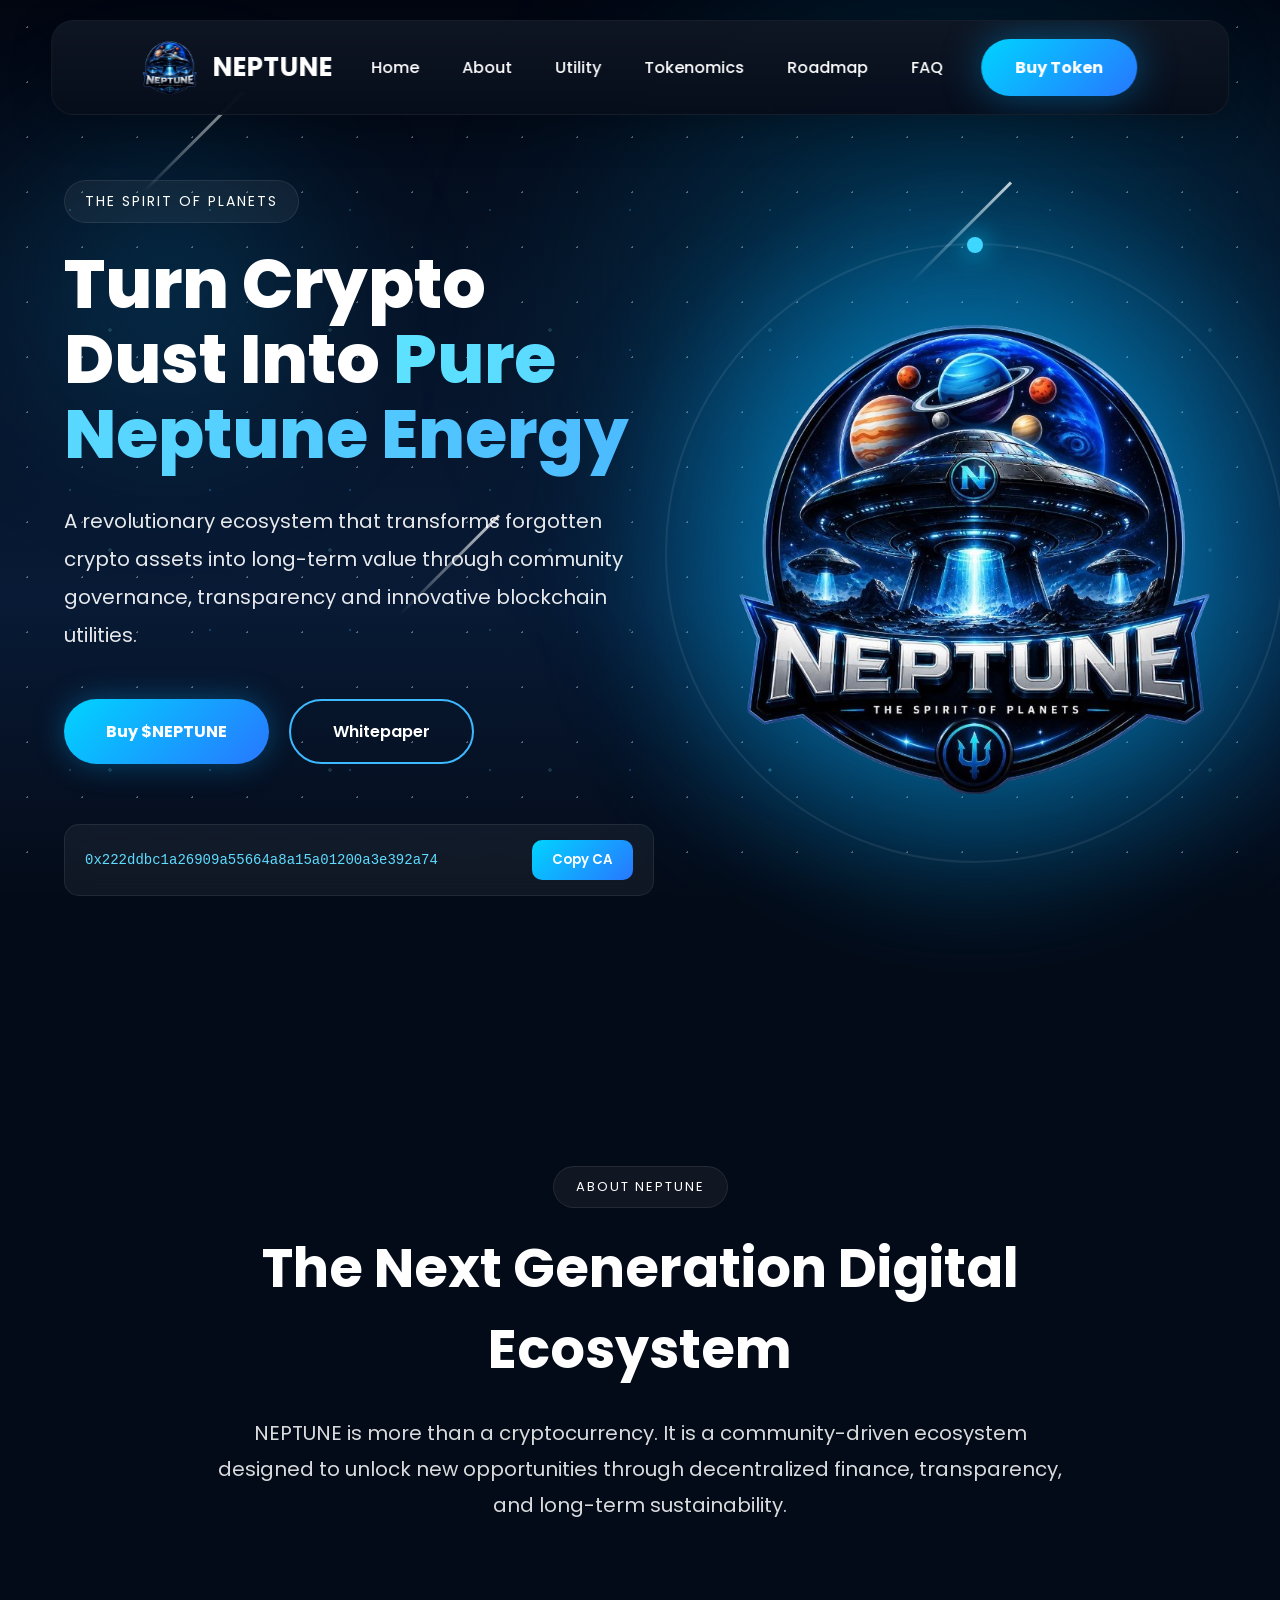
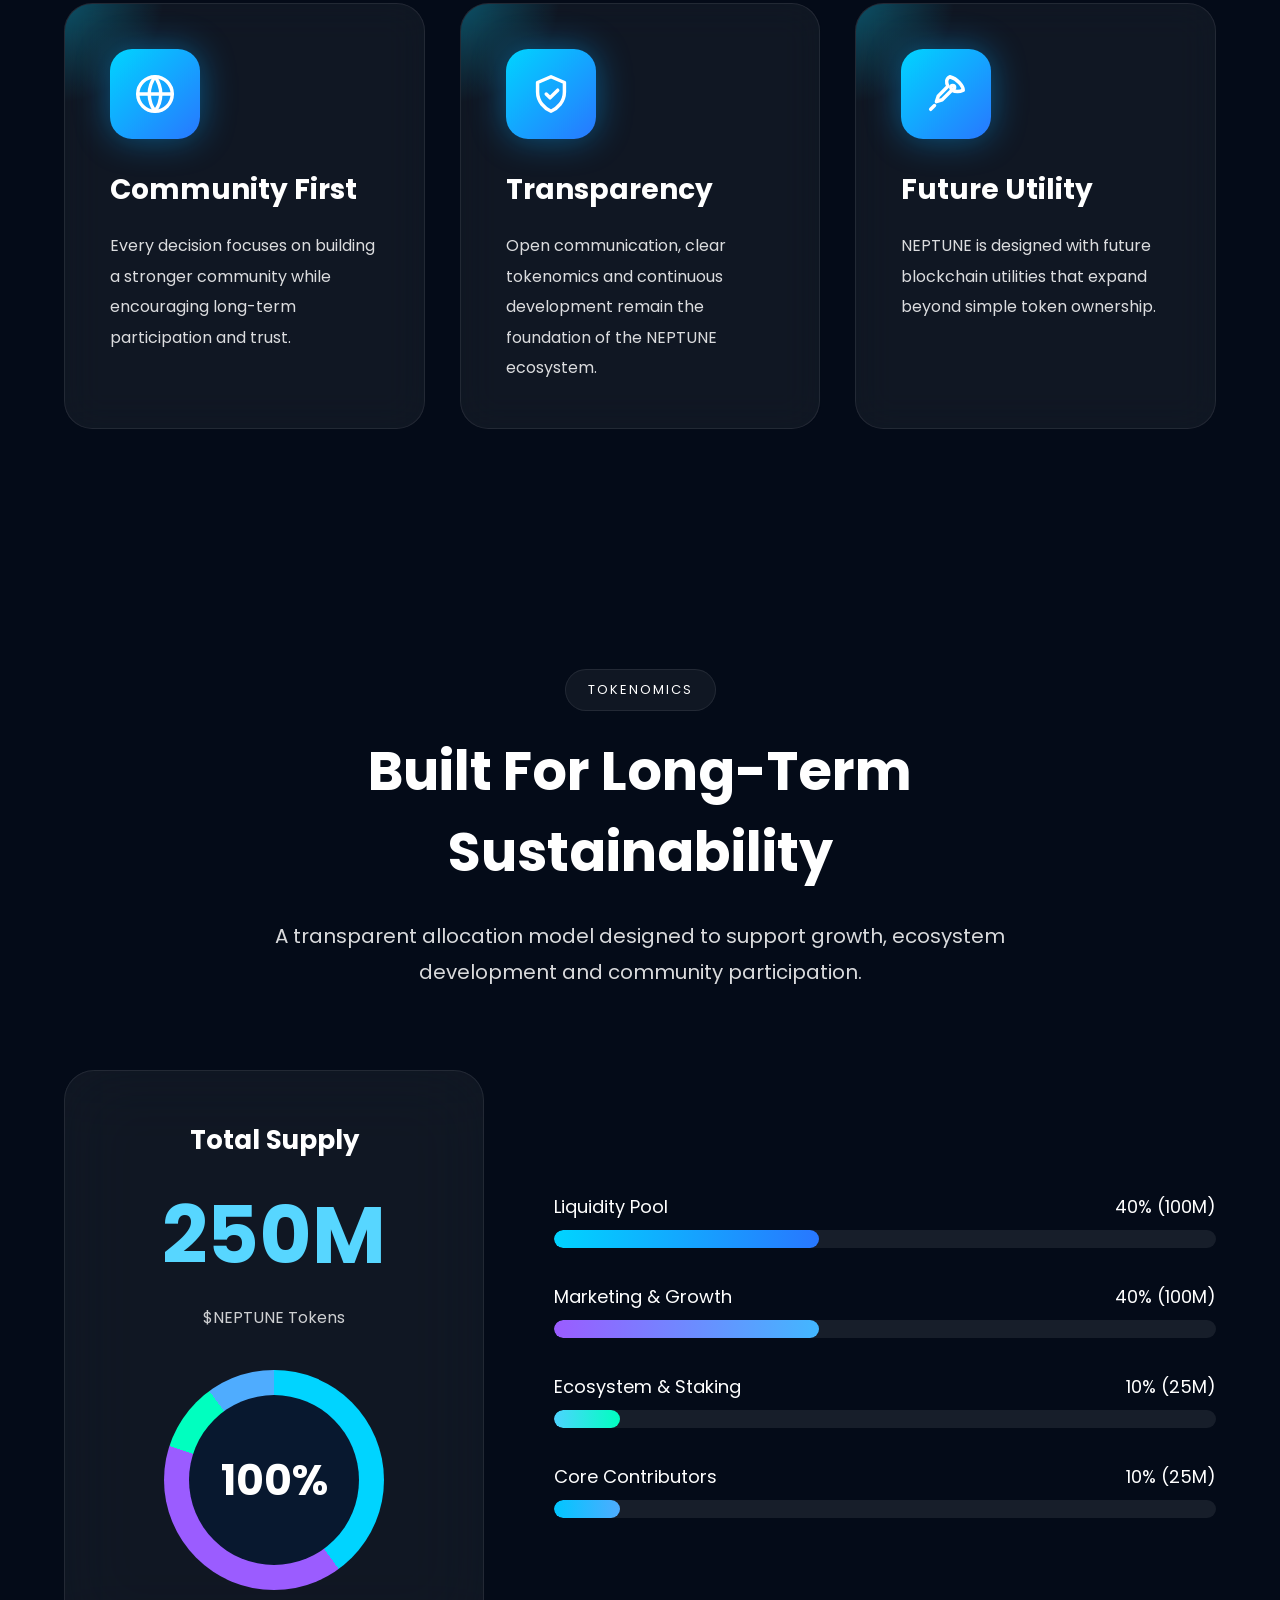
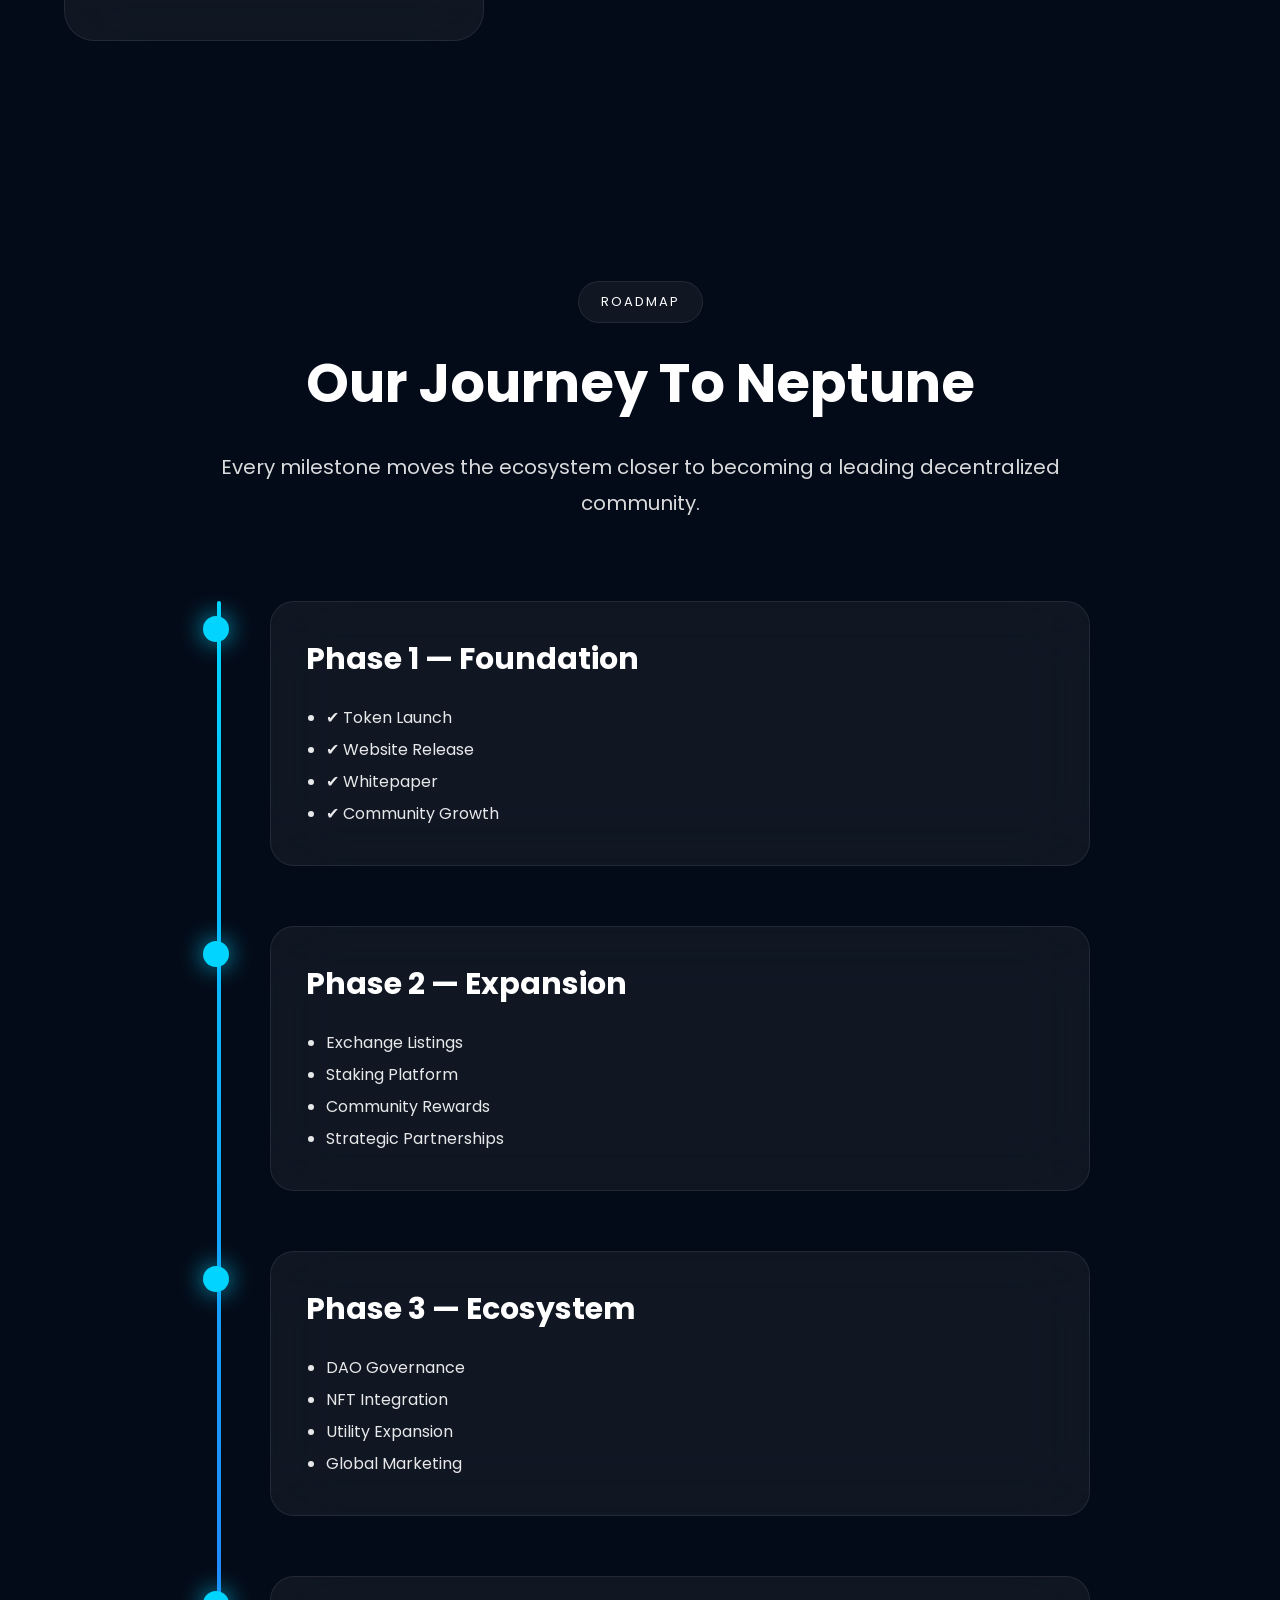
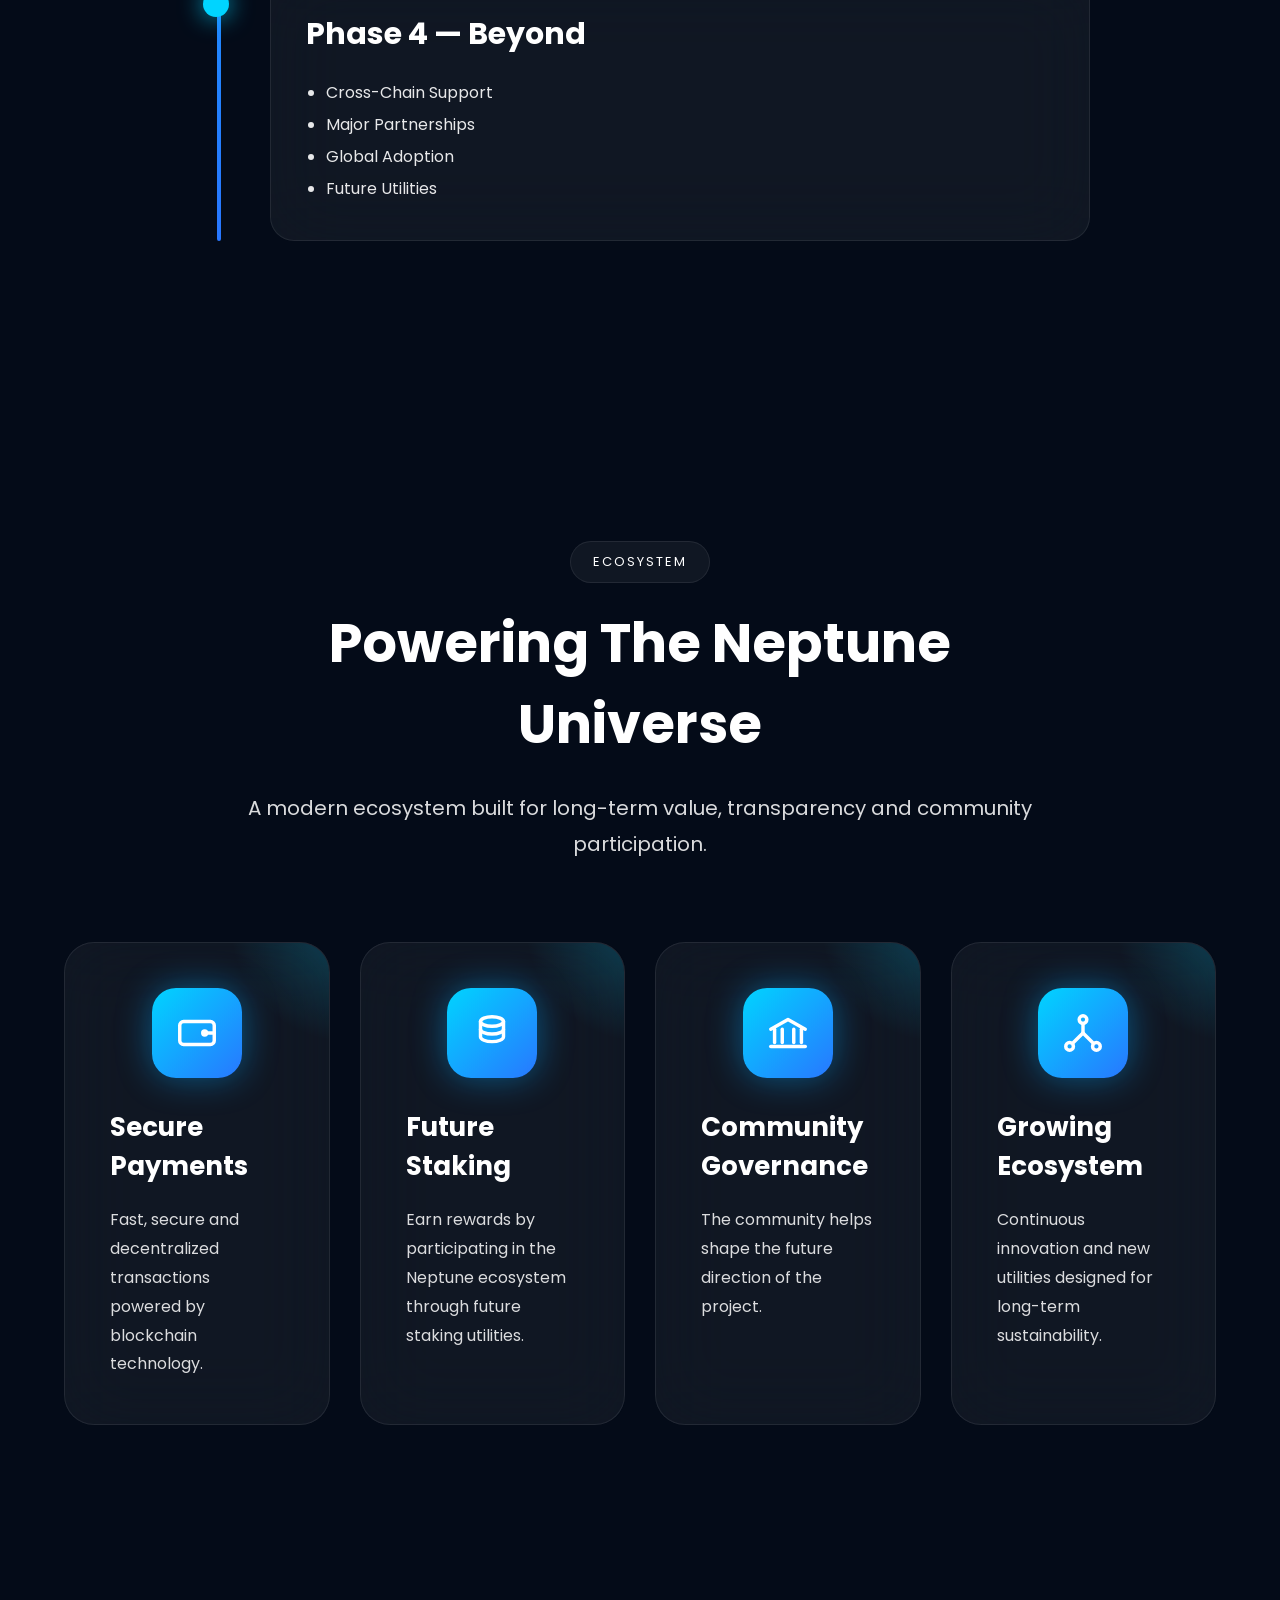
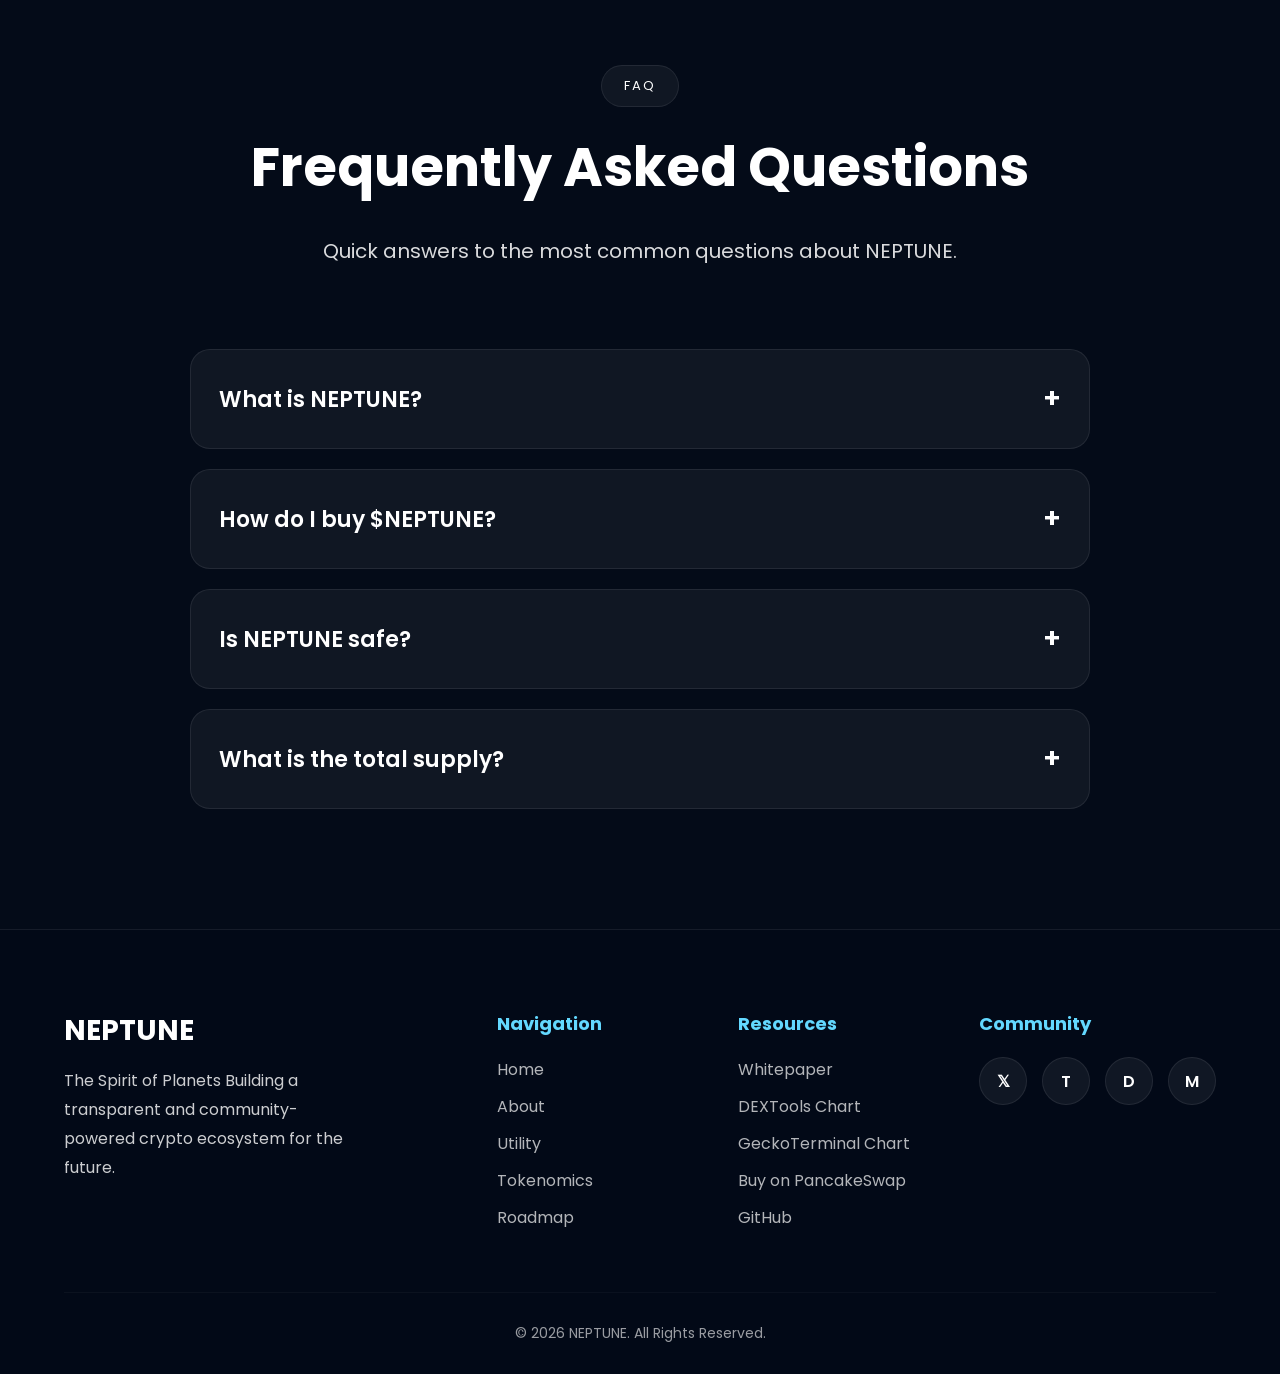
==== commit 4a2fa997: "Restored Hero layout, added Copy CA box at top" ====
--- a/index.html
+++ b/index.html
@@ -43,9 +43,9 @@
                 <a href="#roadmap">Roadmap</a>
                 <a href="#faq">FAQ</a>
             </nav>
-           <a href="https://pancakeswap.finance/swap?outputCurrency=0x222ddbc1a26909a55664a8a15a01200a3e392a74" target="_blank" class="buyButton">
-    Buy Token
-</a>
+            <a href="https://pancakeswap.finance/swap?outputCurrency=0x222ddbc1a26909a55664a8a15a01200a3e392a74" target="_blank" class="buyButton">
+                Buy Token
+            </a>
             <!-- Mobile Menu Toggle -->
             <button class="menu-toggle" aria-label="Toggle menu">☰</button>
         </div>
@@ -59,7 +59,7 @@
             <div class="heroText">
                 <div class="badge">
                     THE SPIRIT OF PLANETS
-                
+                </div>
                 <h1>
                     Turn Crypto Dust Into
                     <span>Pure Neptune Energy</span>
@@ -68,31 +68,17 @@
                     A revolutionary ecosystem that transforms forgotten crypto assets into long-term value through community governance, transparency and innovative blockchain utilities.
                 </p>
                 <div class="heroButtons">
-                   <a href="https://pancakeswap.finance/swap?outputCurrency=0x222ddbc1a26909a55664a8a15a01200a3e392a74" target="_blank" class="primary">
-    Buy $NEPTUNE
-</a>
+                    <a href="https://pancakeswap.finance/swap?outputCurrency=0x222ddbc1a26909a55664a8a15a01200a3e392a74" target="_blank" class="primary">
+                        Buy $NEPTUNE
+                    </a>
                     <a href="whitepaper/NEPTUNE_White_Paper.pdf" target="_blank" rel="noopener" class="secondary" loading="lazy">
                         Whitepaper
                     </a>
                 </div>
-<!-- CONTRACT ADDRESS BOX -->
+                <!-- CONTRACT ADDRESS BOX (HERO TOP) -->
                 <div class="contractBox" style="margin-bottom: 30px;">
                     <code id="ca">0x222ddbc1a26909a55664a8a15a01200a3e392a74</code>
                     <button class="copyBtn" onclick="copyCA()">Copy CA</button>
-                </div>
-                <div class="stats">
-                    <div>
-                        <h2>250M</h2>
-                        <p>Total Supply</p>
-                    </div>
-                    <div>
-                        <h2>0%</h2>
-                        <p>Mint Tax</p>
-                    </div>
-                    <div>
-                        <h2>100%</h2>
-                        <p>Community</p>
-                    </div>
                 </div>
             </div>
 
@@ -149,7 +135,7 @@
     </section>
 
     <!--=================================
-    TOKENOMICS (UPDATED)
+    TOKENOMICS (UPDATED 40/40/10/10)
     ==================================-->
     <section id="tokenomics" class="tokenomics">
         <div class="container">
@@ -427,9 +413,10 @@
                     <h3>Resources</h3>
                     <ul>
                         <li><a href="whitepaper/NEPTUNE_White_Paper.pdf" target="_blank" rel="noopener">Whitepaper</a></li>
+                        <li><a href="https://www.dextools.io/app/en/bnb/pair-explorer/0xff0bee5496d13e22ab5ca8b7798d795d4b5fa6ad" target="_blank">DEXTools Chart</a></li>
+                        <li><a href="https://www.geckoterminal.com/bsc/pools/0xff0bee5496d13e22ab5ca8b7798d795d4b5fa6ad" target="_blank">GeckoTerminal Chart</a></li>
+                        <li><a href="https://pancakeswap.finance/swap?outputCurrency=0x222ddbc1a26909a55664a8a15a01200a3e392a74" target="_blank">Buy on PancakeSwap</a></li>
                         <li><a href="#">GitHub</a></li>
-                        <li><a href="#">Documentation</a></li>
-                        <li><a href="#">Support</a></li>
                     </ul>
                 </div>
                 <div>
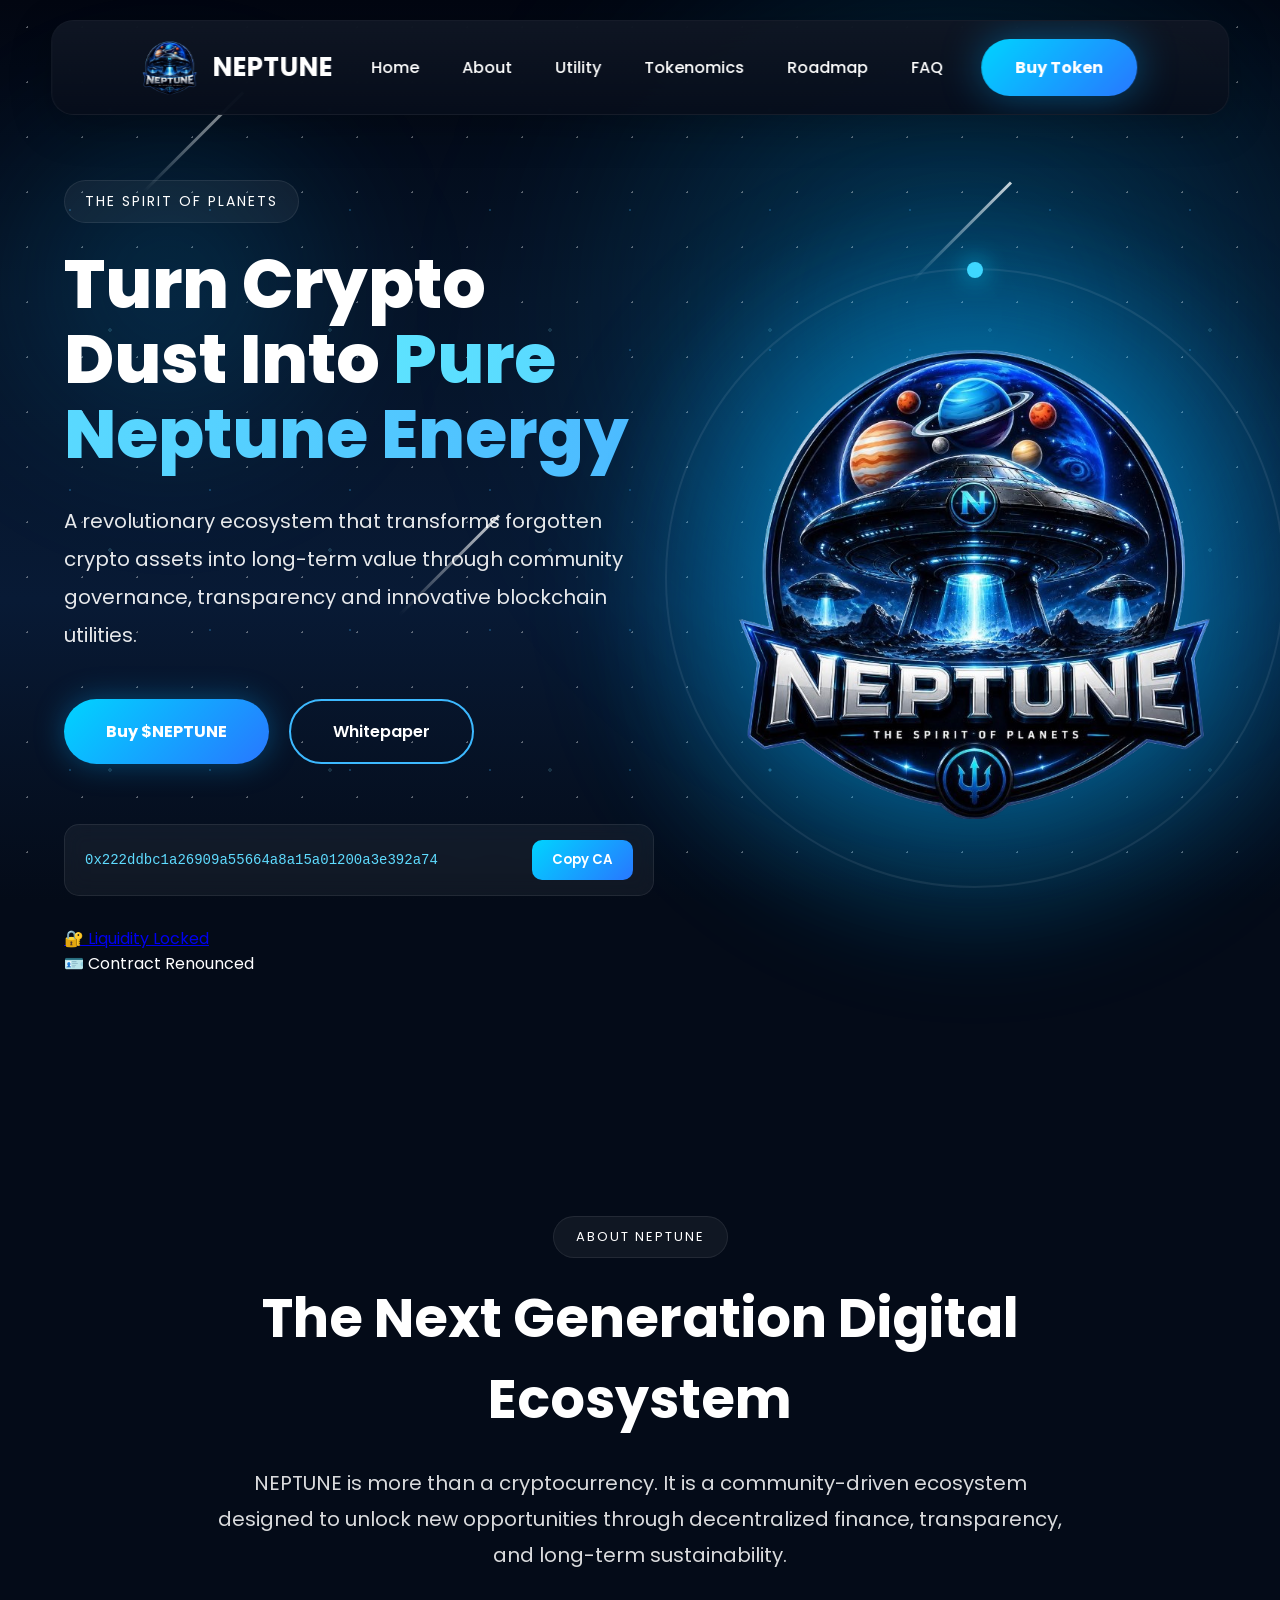
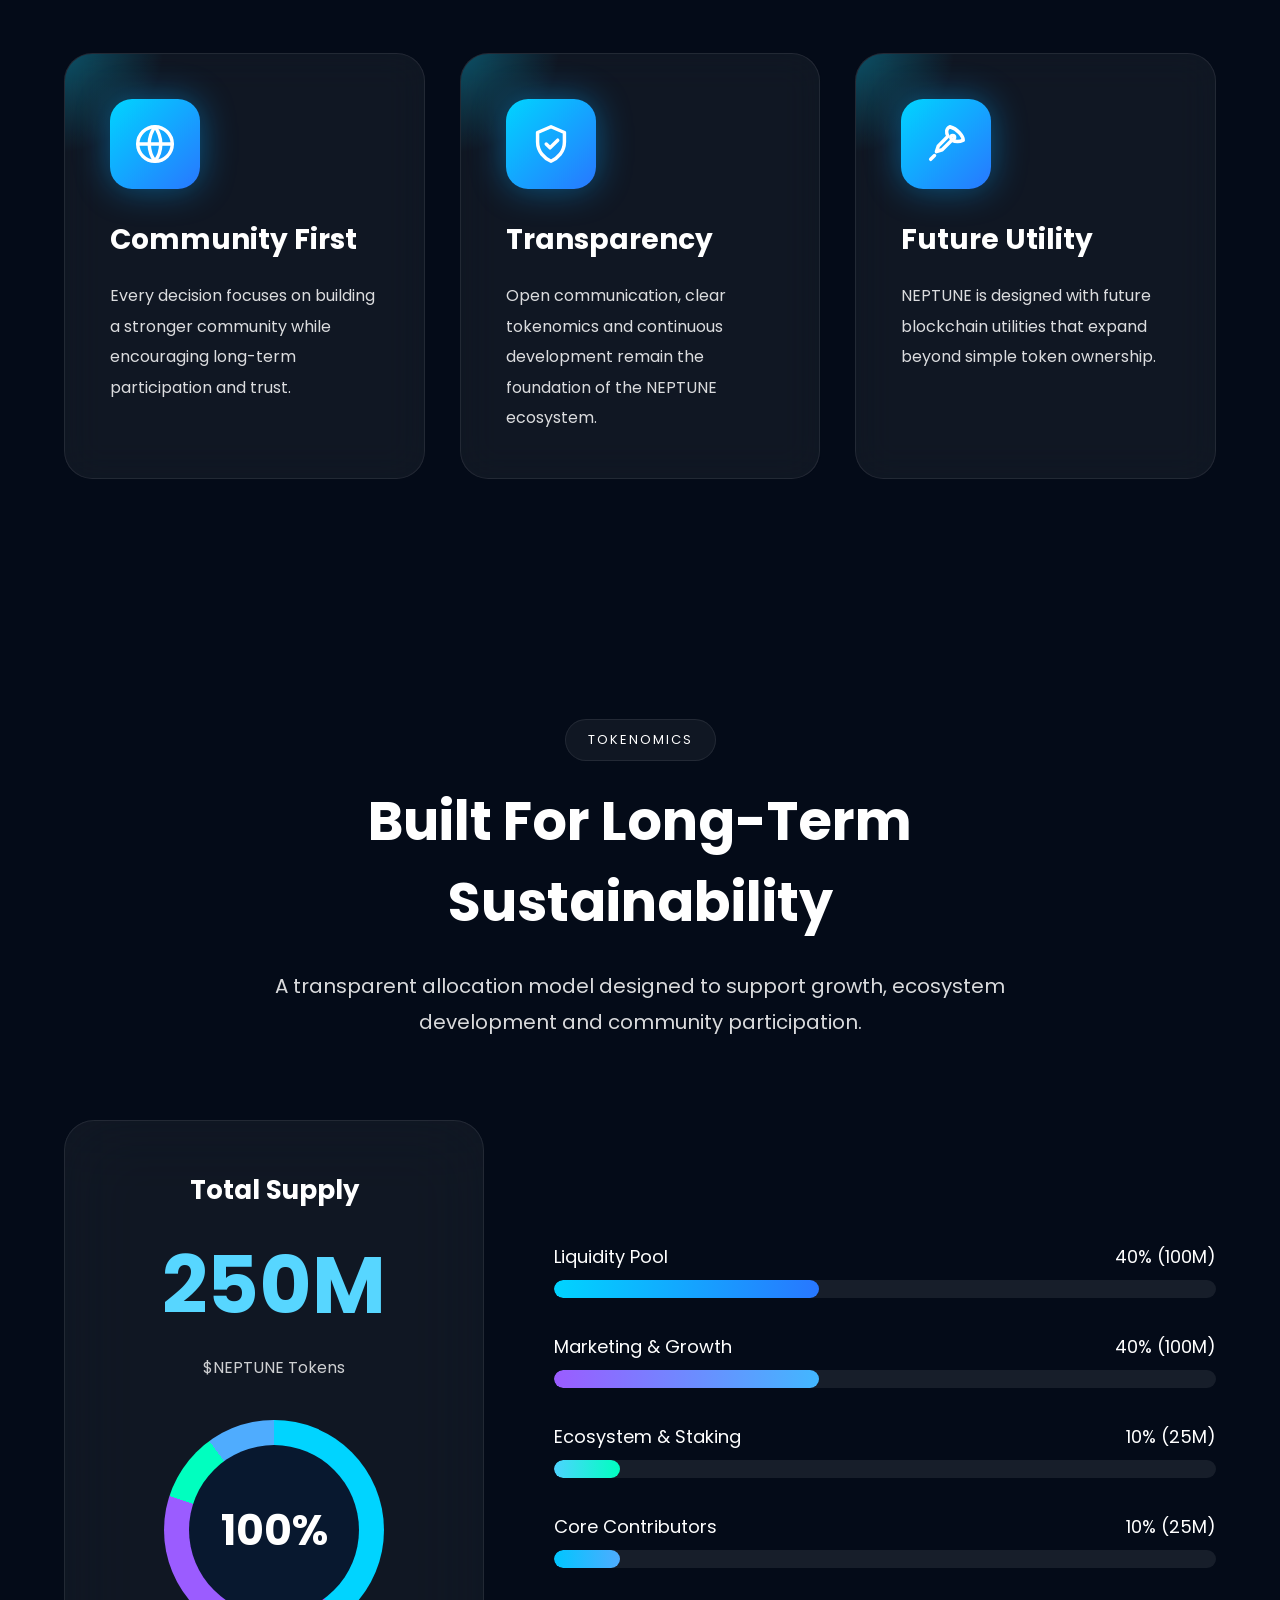
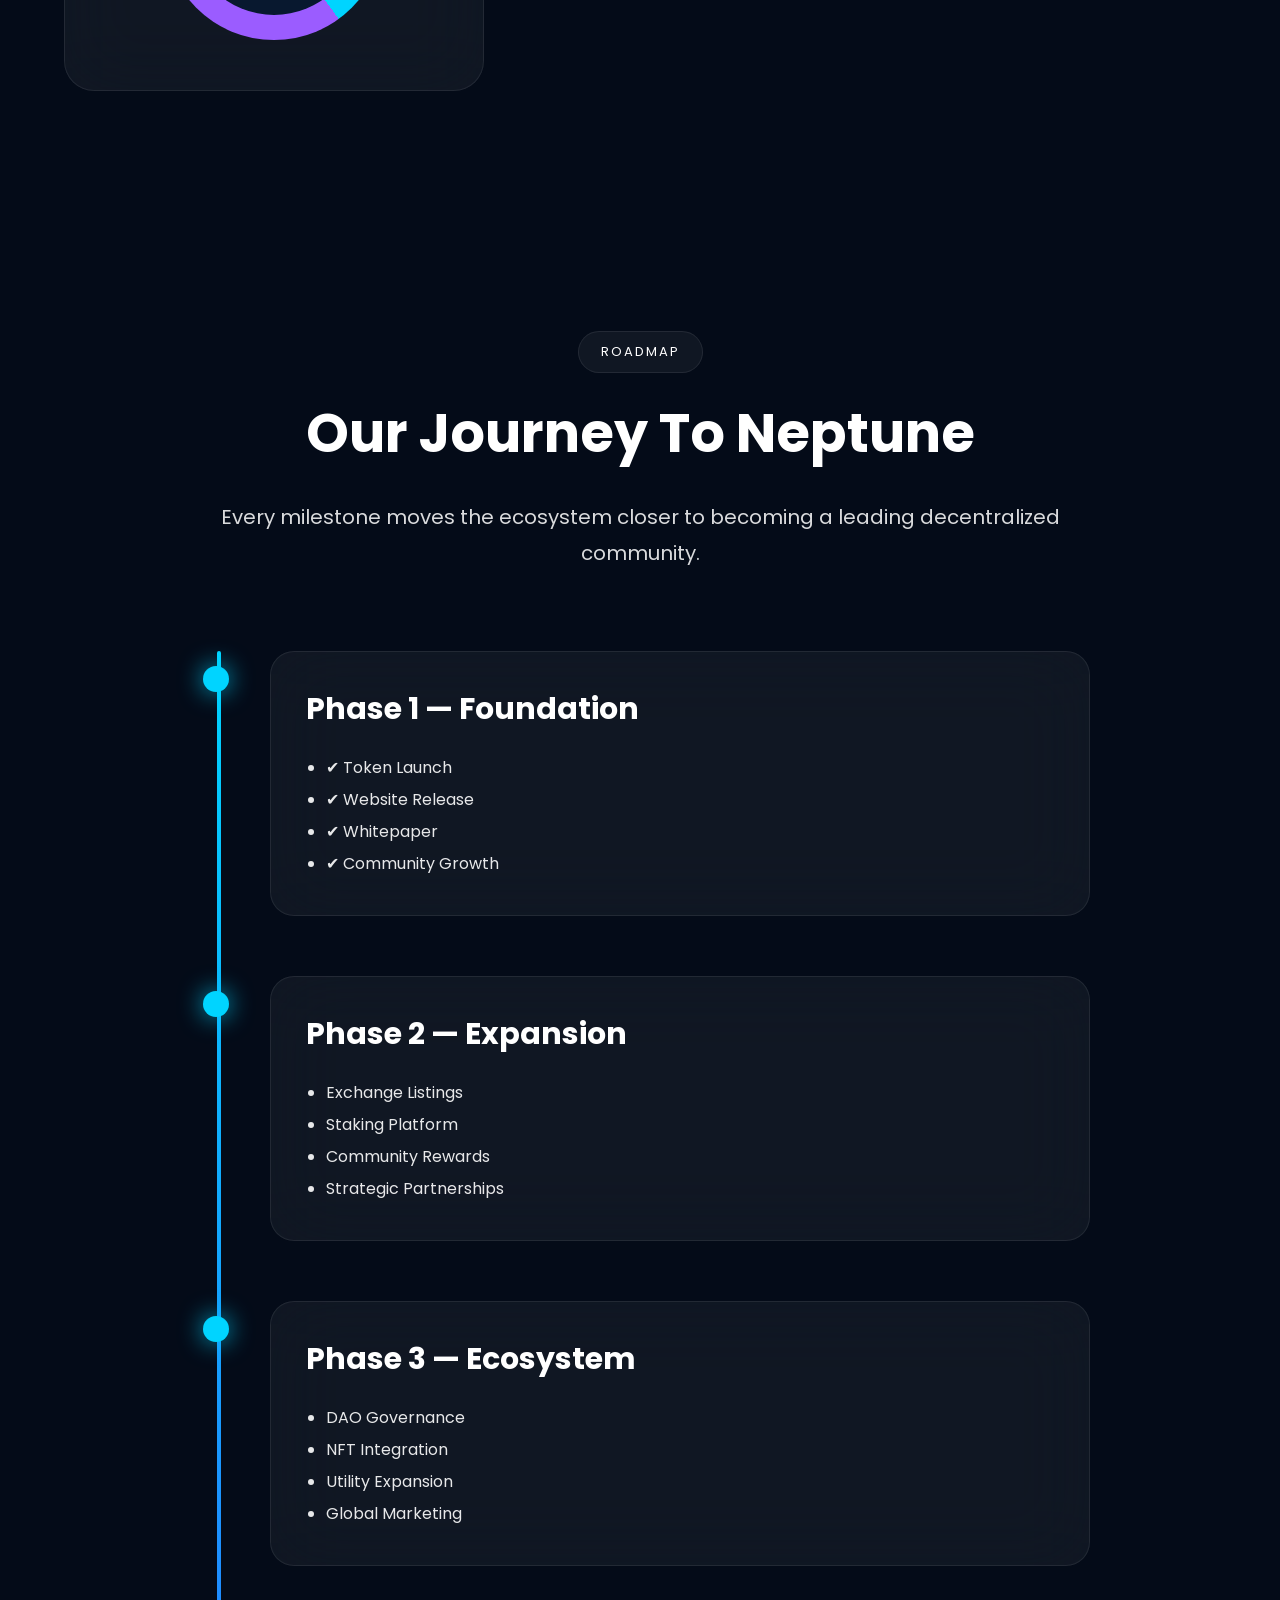
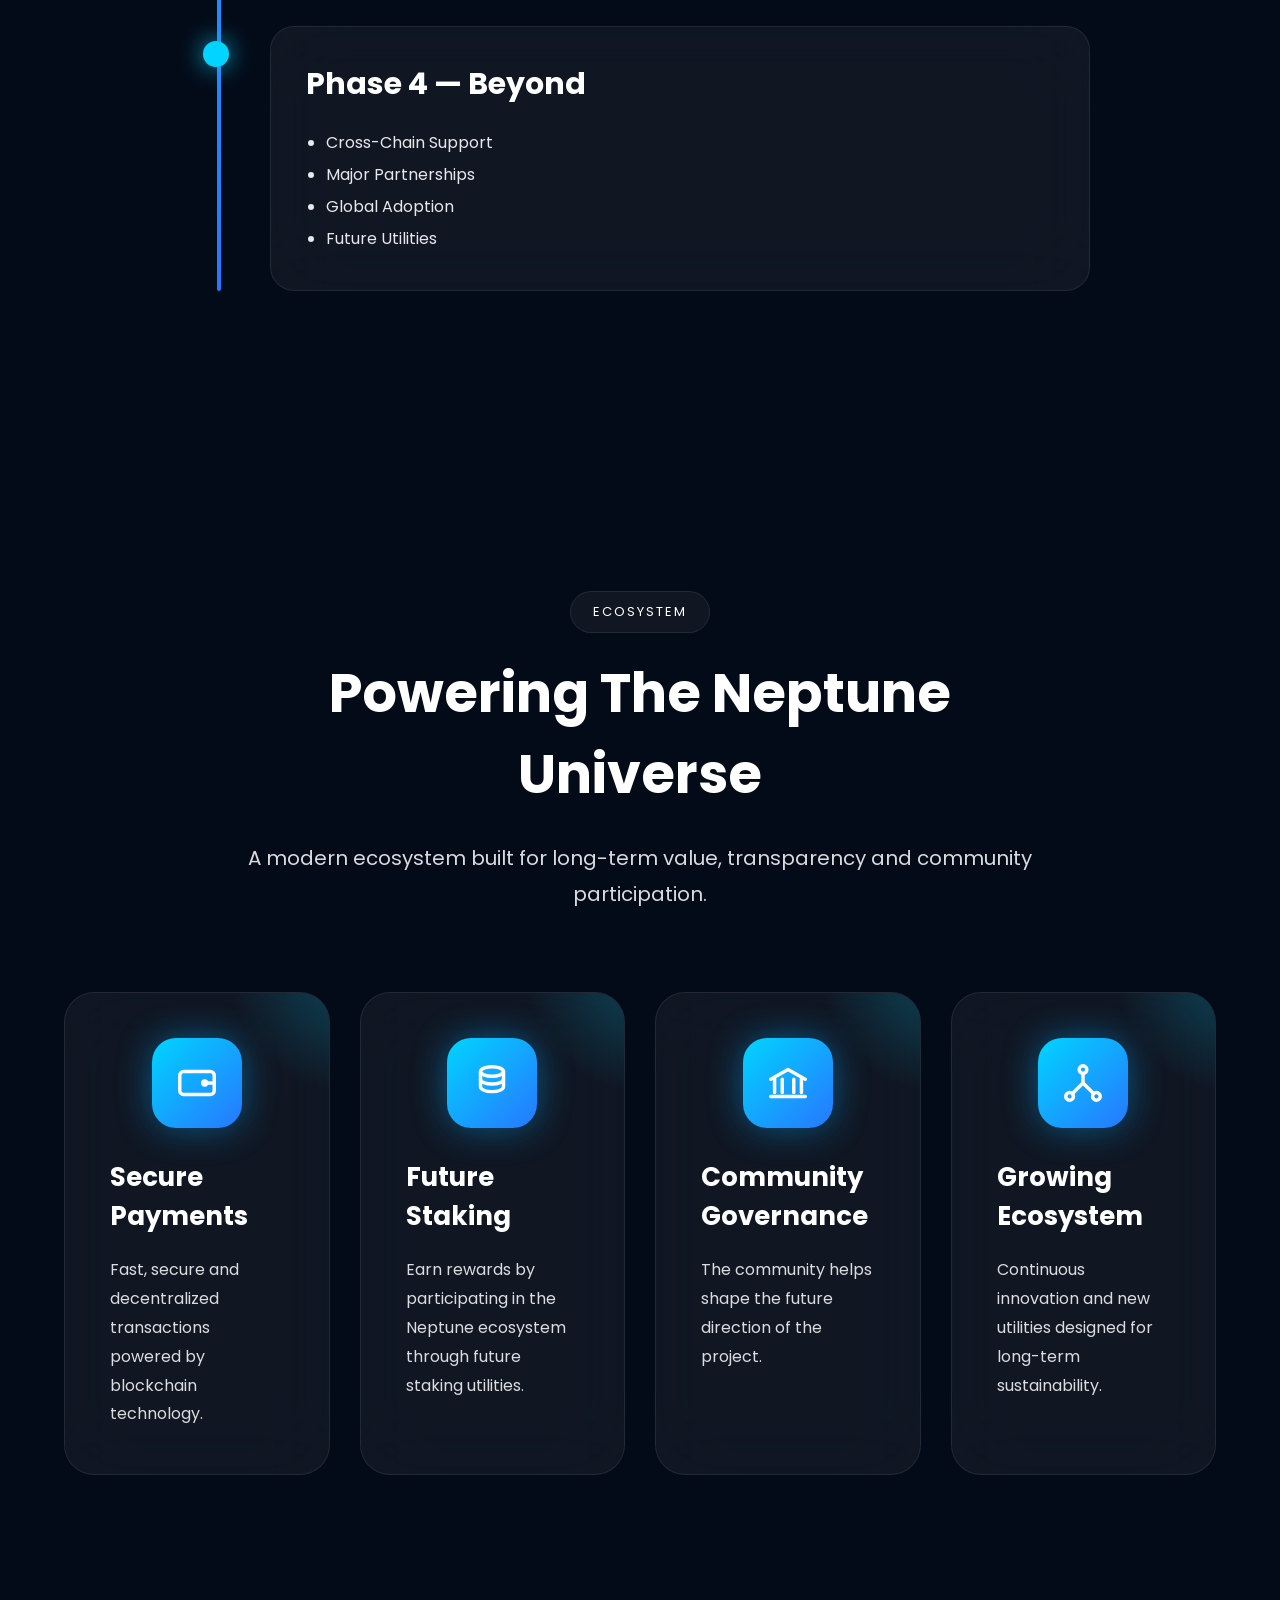
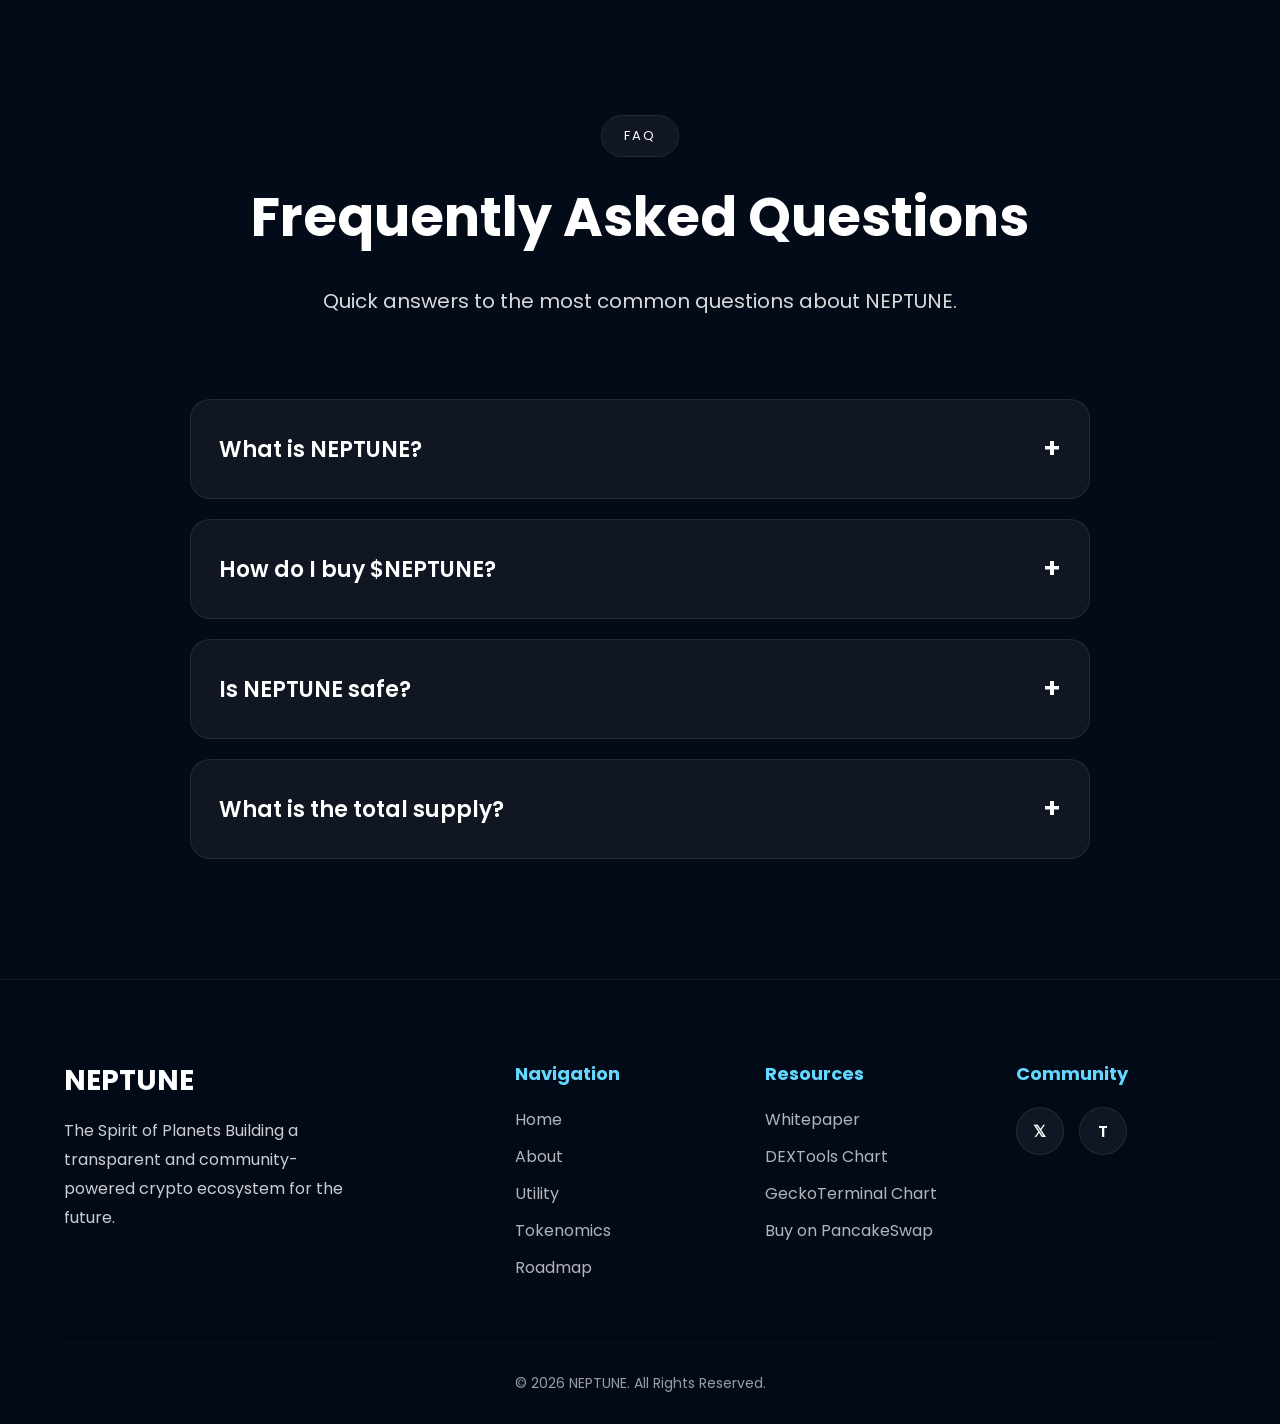
==== commit 2c3aaaca: "Fixed social media links to point to X and Telegram" ====
--- a/index.html
+++ b/index.html
@@ -75,10 +75,24 @@
                         Whitepaper
                     </a>
                 </div>
-                <!-- CONTRACT ADDRESS BOX (HERO TOP) -->
+                <!-- CONTRACT ADDRESS BOX -->
                 <div class="contractBox" style="margin-bottom: 30px;">
                     <code id="ca">0x222ddbc1a26909a55664a8a15a01200a3e392a74</code>
                     <button class="copyBtn" onclick="copyCA()">Copy CA</button>
+                </div>
+
+                <!-- TRUST BADGES -->
+                <div class="trustBadges">
+                    <!-- Liquidity Locked -->
+                    <a href="https://www.pinksale.finance/pinklock/bsc/record/1706331" target="_blank" rel="noopener" class="trustBadge">
+                        <span class="trustIcon">🔐</span>
+                        Liquidity Locked
+                    </a>
+                    <!-- Contract Renounced -->
+                    <div class="trustBadge">
+                        <span class="trustIcon">🪪</span>
+                        Contract Renounced
+                    </div>
                 </div>
             </div>
 
@@ -135,7 +149,7 @@
     </section>
 
     <!--=================================
-    TOKENOMICS (UPDATED 40/40/10/10)
+    TOKENOMICS
     ==================================-->
     <section id="tokenomics" class="tokenomics">
         <div class="container">
@@ -356,7 +370,7 @@
                     </div>
                     <div class="faqAnswer">
                         <p>
-                            You can purchase $NEPTUNE through our official partner exchanges. Visit the Buy Token page for more information.
+                            You can purchase $NEPTUNE through PancakeSwap using the contract address provided on the site. Connect your wallet and swap BNB for $NEPTUNE.
                         </p>
                     </div>
                 </div>
@@ -367,7 +381,7 @@
                     </div>
                     <div class="faqAnswer">
                         <p>
-                            Yes. NEPTUNE is built with security and transparency in mind. The smart contract is audited and open for review.
+                            Yes. NEPTUNE is built with security and transparency in mind. The contract is renounced and liquidity is locked forever.
                         </p>
                     </div>
                 </div>
@@ -416,16 +430,13 @@
                         <li><a href="https://www.dextools.io/app/en/bnb/pair-explorer/0xff0bee5496d13e22ab5ca8b7798d795d4b5fa6ad" target="_blank">DEXTools Chart</a></li>
                         <li><a href="https://www.geckoterminal.com/bsc/pools/0xff0bee5496d13e22ab5ca8b7798d795d4b5fa6ad" target="_blank">GeckoTerminal Chart</a></li>
                         <li><a href="https://pancakeswap.finance/swap?outputCurrency=0x222ddbc1a26909a55664a8a15a01200a3e392a74" target="_blank">Buy on PancakeSwap</a></li>
-                        <li><a href="#">GitHub</a></li>
                     </ul>
                 </div>
                 <div>
                     <h3>Community</h3>
                     <div class="socials">
-                        <a href="#">𝕏</a>
-                        <a href="#">T</a>
-                        <a href="#">D</a>
-                        <a href="#">M</a>
+                        <a href="https://x.com/neptune_planet_?s=11" target="_blank" rel="noopener">𝕏</a>
+                        <a href="https://t.me/Neptune_Token" target="_blank" rel="noopener">T</a>
                     </div>
                 </div>
             </div>
